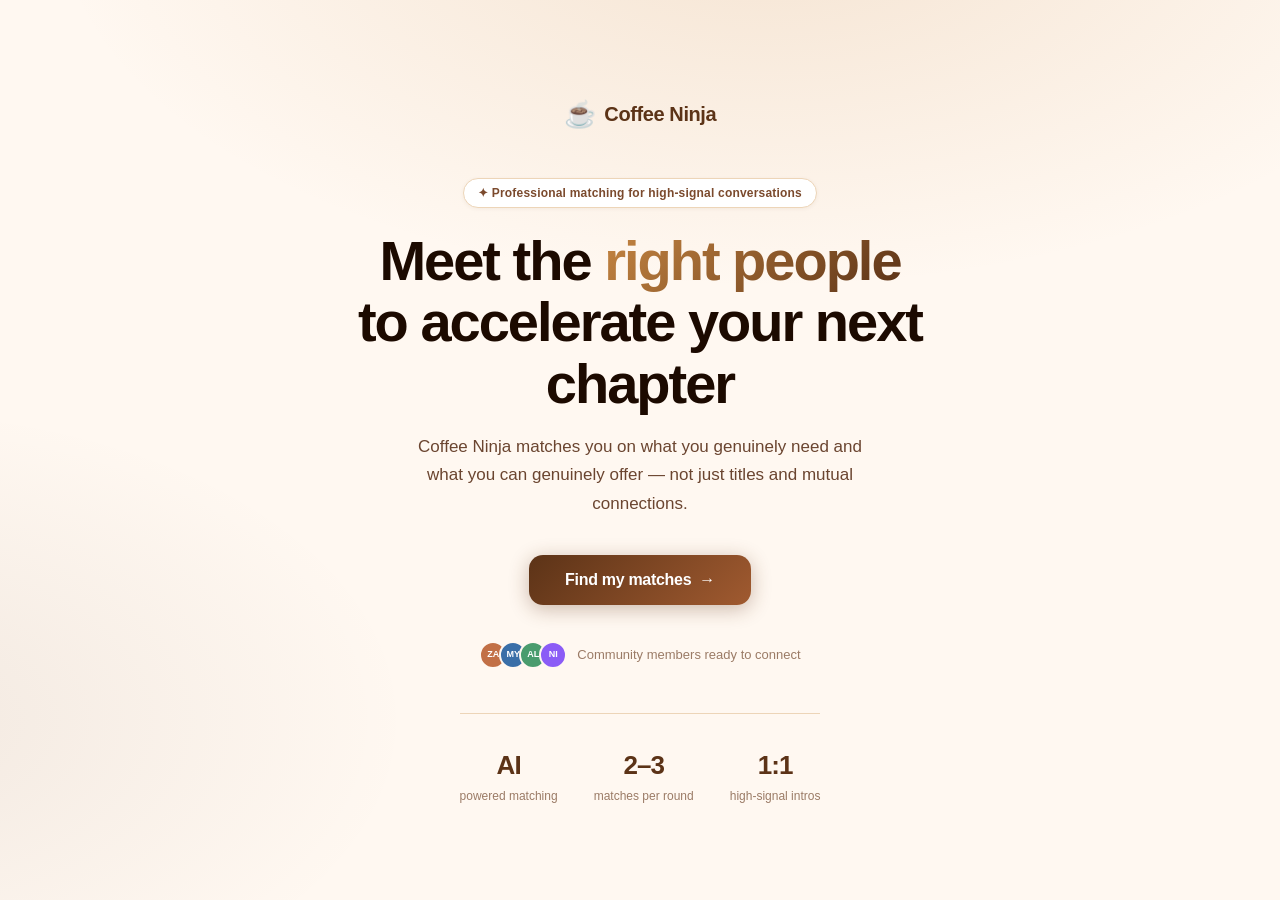
==== frontend/index.html @ 9f6b1a06 "Fix login to skip onboarding for returning users; add admin panel - Login now restores saved profile" ====
<!DOCTYPE html>
<html lang="en">
<head>
  <meta charset="UTF-8">
  <meta name="viewport" content="width=device-width, initial-scale=1.0">
  <title>Coffee Ninja ☕</title>
  <style>
    :root {
      --espresso:      #1C0A00;
      --coffee-dark:   #5C3317;
      --coffee:        #7B4A2D;
      --latte:         #C68642;
      --latte-light:   #E8A96B;
      --cream:         #FFF8F1;
      --foam:          #FEF0E2;
      --foam-border:   #EDD5B8;
      --white:         #FFFFFF;
      --text-primary:  #1C0A00;
      --text-secondary:#6B4530;
      --text-muted:    #9B7B66;
      --success:       #1F6E3F;
      --success-bg:    #EBF5EE;
      --success-border:#A8D5B8;
      --peer:          #1D4ED8;
      --peer-bg:       #EEF4FF;
      --peer-border:   #BFDBFE;
      --border:        #E8D4C0;
      --shadow:        0 2px 16px rgba(92,51,23,0.08);
      --shadow-hover:  0 8px 32px rgba(92,51,23,0.16);
    }

    *, *::before, *::after { margin:0; padding:0; box-sizing:border-box; }

    body {
      font-family: -apple-system, BlinkMacSystemFont, 'Segoe UI', 'Helvetica Neue', Arial, sans-serif;
      background: var(--cream);
      color: var(--text-primary);
      min-height: 100vh;
      line-height: 1.5;
      -webkit-font-smoothing: antialiased;
    }

    .screen { animation: screenIn .35s cubic-bezier(.4,0,.2,1); }

    @keyframes screenIn {
      from { opacity:0; transform:translateY(14px); }
      to   { opacity:1; transform:translateY(0); }
    }

    /* ════ WELCOME ════ */
    .welcome {
      display: flex;
      flex-direction: column;
      align-items: center;
      justify-content: center;
      min-height: 100vh;
      padding: 48px 24px;
      text-align: center;
      background: radial-gradient(ellipse 80% 60% at 60% -10%, rgba(198,134,66,.18) 0%, transparent 70%),
                  radial-gradient(ellipse 60% 50% at -10% 80%, rgba(92,51,23,.08) 0%, transparent 70%),
                  var(--cream);
    }

    .logo {
      display: flex;
      align-items: center;
      gap: 9px;
      margin-bottom: 44px;
      font-size: 20px;
      font-weight: 800;
      color: var(--coffee-dark);
      letter-spacing: -.4px;
    }
    .logo-cup { font-size: 26px; }

    .welcome-badge {
      display: inline-flex;
      align-items: center;
      gap: 6px;
      background: var(--white);
      border: 1px solid var(--foam-border);
      border-radius: 100px;
      padding: 5px 14px;
      font-size: 12px;
      font-weight: 600;
      color: var(--coffee);
      margin-bottom: 22px;
      box-shadow: 0 1px 4px rgba(92,51,23,.06);
      letter-spacing: .2px;
    }

    .welcome-title {
      font-size: clamp(34px, 6vw, 56px);
      font-weight: 900;
      color: var(--espresso);
      line-height: 1.1;
      letter-spacing: -2px;
      margin-bottom: 18px;
      max-width: 580px;
    }
    .welcome-title em {
      font-style: normal;
      background: linear-gradient(135deg, #C68642, #5C3317);
      -webkit-background-clip: text;
      -webkit-text-fill-color: transparent;
      background-clip: text;
    }

    .welcome-sub {
      font-size: 17px;
      color: var(--text-secondary);
      max-width: 460px;
      margin-bottom: 36px;
      line-height: 1.7;
    }

    .btn-primary {
      display: inline-flex;
      align-items: center;
      gap: 8px;
      background: linear-gradient(135deg, var(--coffee-dark) 0%, #A05A30 100%);
      color: white;
      border: none;
      border-radius: 14px;
      padding: 16px 36px;
      font-size: 16px;
      font-weight: 700;
      cursor: pointer;
      transition: all .2s;
      box-shadow: 0 4px 20px rgba(92,51,23,.32);
      letter-spacing: -.3px;
    }
    .btn-primary:hover { transform:translateY(-2px); box-shadow:0 8px 28px rgba(92,51,23,.42); }

    .social-proof {
      display: flex;
      align-items: center;
      gap: 10px;
      margin-top: 36px;
      font-size: 13px;
      color: var(--text-muted);
    }
    .avatars { display: flex; }
    .mini-av {
      width: 28px; height: 28px;
      border-radius: 50%;
      border: 2.5px solid var(--cream);
      display: flex; align-items: center; justify-content: center;
      font-size: 9px; font-weight: 800; color: white;
      margin-left: -8px;
    }
    .mini-av:first-child { margin-left: 0; }

    .welcome-stats {
      display: flex;
      gap: 36px;
      margin-top: 44px;
      padding-top: 32px;
      border-top: 1px solid var(--foam-border);
    }
    .stat { text-align: center; }
    .stat-n { font-size: 26px; font-weight: 900; color: var(--coffee-dark); letter-spacing: -1px; }
    .stat-l { font-size: 12px; color: var(--text-muted); margin-top: 2px; }

    /* ════ ONBOARDING ════ */
    .onboarding {
      max-width: 540px;
      margin: 0 auto;
      padding: 28px 22px 80px;
    }

    .ob-top {
      display: flex;
      align-items: center;
      justify-content: space-between;
      margin-bottom: 28px;
    }
    .ob-logo { font-size: 15px; font-weight: 800; color: var(--coffee-dark); display: flex; align-items: center; gap: 7px; }
    .ob-step-count { font-size: 13px; color: var(--text-muted); font-weight: 500; }

    .progress-track {
      height: 3px;
      background: var(--foam-border);
      border-radius: 2px;
      margin-bottom: 36px;
      overflow: hidden;
    }
    .progress-fill {
      height: 100%;
      background: linear-gradient(90deg, var(--coffee-dark), var(--latte));
      border-radius: 2px;
      transition: width .45s cubic-bezier(.4,0,.2,1);
    }

    .step-pill {
      display: inline-flex;
      align-items: center;
      gap: 5px;
      background: var(--foam);
      border: 1px solid var(--foam-border);
      border-radius: 100px;
      padding: 4px 12px;
      font-size: 11px;
      font-weight: 700;
      color: var(--coffee);
      letter-spacing: .5px;
      text-transform: uppercase;
      margin-bottom: 10px;
    }

    .step-title {
      font-size: clamp(22px, 4.5vw, 30px);
      font-weight: 900;
      color: var(--espresso);
      letter-spacing: -1px;
      margin-bottom: 6px;
      line-height: 1.2;
    }
    .step-sub {
      font-size: 14px;
      color: var(--text-secondary);
      margin-bottom: 26px;
      line-height: 1.6;
    }

    .field-group { margin-bottom: 18px; }
    .field-label {
      display: block;
      font-size: 12px; font-weight: 700;
      color: var(--text-secondary);
      text-transform: uppercase; letter-spacing: .5px;
      margin-bottom: 7px;
    }
    .field-input, .field-textarea {
      width: 100%;
      padding: 13px 15px;
      border: 1.5px solid var(--border);
      border-radius: 12px;
      font-size: 15px;
      color: var(--text-primary);
      background: var(--white);
      font-family: inherit;
      outline: none;
      transition: all .18s;
    }
    .field-input:focus, .field-textarea:focus {
      border-color: var(--latte);
      box-shadow: 0 0 0 3px rgba(198,134,66,.14);
    }
    .field-input::placeholder, .field-textarea::placeholder { color: var(--text-muted); }
    .field-textarea { resize: none; min-height: 86px; }

    .role-grid {
      display: grid;
      grid-template-columns: 1fr 1fr;
      gap: 9px;
      margin-bottom: 4px;
    }
    .role-tile {
      padding: 13px 14px;
      border: 1.5px solid var(--border);
      border-radius: 13px;
      cursor: pointer;
      background: var(--white);
      transition: all .18s;
      text-align: left;
    }
    .role-tile:hover:not(.sel) { border-color: var(--latte); background: var(--foam); }
    .role-tile.sel { border-color: var(--coffee-dark); background: var(--foam); }
    .tile-em { font-size: 20px; display: block; margin-bottom: 5px; }
    .tile-label { font-size: 13px; font-weight: 700; color: var(--text-primary); display: block; }
    .tile-sub { font-size: 11px; color: var(--text-muted); display: block; margin-top: 2px; }

    .chips { display: flex; flex-wrap: wrap; gap: 8px; margin-bottom: 10px; }
    .chip {
      display: inline-flex;
      align-items: center;
      gap: 6px;
      padding: 9px 15px;
      border: 1.5px solid var(--border);
      border-radius: 100px;
      font-size: 13px; font-weight: 500;
      cursor: pointer;
      background: var(--white);
      color: var(--text-secondary);
      transition: all .18s;
      user-select: none;
    }
    .chip:hover:not(.sel) { border-color: var(--latte); color: var(--coffee); }
    .chip.sel { background: var(--coffee-dark); border-color: var(--coffee-dark); color: white; }
    .chips-hint { font-size: 12px; color: var(--text-muted); }

    .exp-row { display: flex; gap: 8px; margin-bottom: 4px; }
    .exp-tile {
      flex: 1;
      padding: 11px 6px;
      border: 1.5px solid var(--border);
      border-radius: 11px;
      text-align: center;
      cursor: pointer;
      background: var(--white);
      transition: all .18s;
    }
    .exp-tile:hover:not(.sel) { border-color: var(--latte); }
    .exp-tile.sel { border-color: var(--coffee-dark); background: var(--foam); }
    .exp-n { font-size: 15px; font-weight: 800; color: var(--espresso); display: block; }
    .exp-l { font-size: 10px; color: var(--text-muted); display: block; margin-top: 2px; }

    .step-nav {
      display: flex;
      justify-content: space-between;
      align-items: center;
      margin-top: 28px;
    }
    .btn-back {
      padding: 12px 20px;
      border: 1.5px solid var(--border);
      border-radius: 11px;
      font-size: 14px; font-weight: 600;
      color: var(--text-muted);
      background: var(--white);
      cursor: pointer;
      transition: all .18s;
    }
    .btn-back:hover { border-color: var(--coffee); color: var(--coffee); }
    .btn-next {
      display: inline-flex;
      align-items: center;
      gap: 7px;
      padding: 13px 28px;
      background: linear-gradient(135deg, var(--coffee-dark), #A05A30);
      border: none;
      border-radius: 11px;
      font-size: 14px; font-weight: 700;
      color: white;
      cursor: pointer;
      transition: all .2s;
    }
    .btn-next:hover { transform:translateY(-1px); box-shadow:0 4px 14px rgba(92,51,23,.3); }
    .btn-next:disabled { opacity:.35; cursor:not-allowed; transform:none; box-shadow:none; }

    /* ════ MATCHING ════ */
    .matching {
      display: flex;
      flex-direction: column;
      align-items: center;
      justify-content: center;
      min-height: 100vh;
      padding: 40px 24px;
      text-align: center;
      background: radial-gradient(ellipse 70% 55% at 50% 30%, rgba(198,134,66,.14) 0%, transparent 65%), var(--cream);
    }

    .brew-wrap { position: relative; margin-bottom: 32px; }
    .brew-ring {
      width: 90px; height: 90px;
      border-radius: 50%;
      border: 3px solid var(--foam-border);
      border-top-color: var(--coffee);
      animation: spin 1s linear infinite;
    }
    .brew-cup {
      position: absolute; top:50%; left:50%;
      transform: translate(-50%,-50%);
      font-size: 34px;
      animation: floatBrew 2s ease-in-out infinite;
    }
    @keyframes spin { to { transform:rotate(360deg); } }
    @keyframes floatBrew {
      0%,100% { transform:translate(-50%,-50%) scale(1); }
      50%      { transform:translate(-50%,-52%) scale(1.08); }
    }

    .matching-title {
      font-size: 24px; font-weight: 800;
      color: var(--espresso);
      letter-spacing: -.6px;
      margin-bottom: 24px;
    }

    .matching-steps { list-style: none; }
    .matching-steps li {
      font-size: 14px;
      color: var(--text-muted);
      padding: 5px 0;
      transition: all .3s;
    }
    .matching-steps li.active { color: var(--coffee); font-weight: 700; }
    .matching-steps li.done  { color: var(--success); }

    .match-error {
      margin-top: 20px;
      padding: 14px 18px;
      background: #FFF0EE;
      border: 1px solid #FFCFC8;
      border-radius: 12px;
      font-size: 14px;
      color: #B03020;
      max-width: 400px;
    }

    /* ════ MATCHES ════ */
    .matches-wrap {
      max-width: 640px;
      margin: 0 auto;
      padding: 28px 18px 64px;
    }

    .matches-logo {
      display: flex; align-items: center; gap: 7px;
      font-size: 15px; font-weight: 800; color: var(--coffee-dark);
      margin-bottom: 22px;
    }

    .found-pill {
      display: inline-flex;
      align-items: center;
      gap: 7px;
      background: var(--success-bg);
      border: 1px solid var(--success-border);
      border-radius: 100px;
      padding: 5px 14px;
      font-size: 12px; font-weight: 700;
      color: var(--success);
      margin-bottom: 11px;
    }

    .matches-title {
      font-size: clamp(22px, 4.5vw, 30px);
      font-weight: 900;
      color: var(--espresso);
      letter-spacing: -1px;
      margin-bottom: 5px;
      line-height: 1.2;
    }
    .matches-sub { font-size: 14px; color: var(--text-secondary); margin-bottom: 22px; }

    .your-profile {
      display: flex;
      gap: 13px;
      align-items: flex-start;
      background: var(--foam);
      border: 1px solid var(--foam-border);
      border-radius: 14px;
      padding: 15px 16px;
      margin-bottom: 22px;
    }
    .you-av {
      width: 42px; height: 42px;
      border-radius: 50%;
      background: linear-gradient(135deg, var(--coffee-dark), var(--coffee));
      display: flex; align-items: center; justify-content: center;
      font-size: 14px; font-weight: 800; color: white;
      flex-shrink: 0;
    }
    .you-name { font-size: 14px; font-weight: 700; color: var(--espresso); }
    .you-role { font-size: 12px; color: var(--text-muted); margin-top: 2px; }
    .you-tags { display: flex; flex-wrap: wrap; gap: 5px; margin-top: 8px; }
    .you-tag {
      font-size: 11px; font-weight: 500;
      background: var(--white);
      border: 1px solid var(--border);
      border-radius: 100px;
      padding: 2px 9px;
      color: var(--text-secondary);
    }

    /* ── MATCH CARD ── */
    .match-card {
      background: var(--white);
      border: 1px solid var(--border);
      border-radius: 20px;
      margin-bottom: 18px;
      overflow: hidden;
      box-shadow: var(--shadow);
      transition: box-shadow .2s;
    }
    .match-card:hover { box-shadow: var(--shadow-hover); }

    .card-head {
      display: flex;
      gap: 13px;
      align-items: flex-start;
      padding: 18px 18px 15px;
      border-bottom: 1px solid var(--foam-border);
    }
    .match-av {
      width: 50px; height: 50px;
      border-radius: 50%;
      display: flex; align-items: center; justify-content: center;
      font-size: 16px; font-weight: 800; color: white;
      flex-shrink: 0;
    }
    .card-meta { flex: 1; min-width: 0; }
    .card-name { font-size: 16px; font-weight: 800; color: var(--espresso); letter-spacing: -.3px; }
    .card-headline { font-size: 13px; color: var(--text-secondary); margin-top: 2px; }
    .card-bg { font-size: 12px; color: var(--text-muted); margin-top: 3px; line-height: 1.4; }
    .card-score { font-size: 12px; color: var(--latte); font-weight: 700; margin-top: 5px; }

    .type-badge {
      flex-shrink: 0;
      font-size: 10px; font-weight: 800;
      padding: 4px 10px;
      border-radius: 100px;
      text-transform: uppercase;
      letter-spacing: .5px;
      white-space: nowrap;
    }
    .badge-mutual { background:#FFF3E0; color:#BF4D00; border:1px solid #FFD09E; }
    .badge-give   { background:var(--success-bg); color:var(--success); border:1px solid var(--success-border); }
    .badge-peer   { background:var(--peer-bg); color:var(--peer); border:1px solid var(--peer-border); }

    .card-section {
      padding: 16px 18px;
      border-bottom: 1px solid var(--foam-border);
    }
    .section-lbl {
      font-size: 10px; font-weight: 800;
      text-transform: uppercase; letter-spacing: 1px;
      color: var(--text-muted);
      margin-bottom: 12px;
    }

    .exchange {
      display: grid;
      grid-template-columns: 1fr 1fr;
      gap: 8px;
    }
    .ex-cell {
      border-radius: 12px;
      padding: 12px 13px;
      background: var(--foam);
    }
    .ex-cell.you  { border-left: 3px solid var(--latte-light); }
    .ex-cell.them { border-left: 3px solid var(--coffee-dark); }
    .ex-dir {
      font-size: 10px; font-weight: 800;
      text-transform: uppercase; letter-spacing: .5px;
      margin-bottom: 5px;
    }
    .ex-dir.you  { color: #A06020; }
    .ex-dir.them { color: var(--coffee-dark); }
    .ex-text { font-size: 13px; color: var(--text-primary); line-height: 1.45; }

    .why-box {
      margin-top: 11px;
      padding: 12px 13px;
      background: #FFFAF2;
      border-radius: 11px;
      border-left: 3px solid var(--latte);
    }
    .why-text { font-size: 13px; color: var(--text-secondary); line-height: 1.6; }

    .evidence-list { display: flex; flex-direction: column; gap: 6px; margin-top: 8px; }
    .evidence-item {
      font-size: 12px;
      color: var(--text-muted);
      padding: 6px 10px;
      background: var(--foam);
      border-radius: 8px;
      line-height: 1.4;
    }

    .prompt-list { display: flex; flex-direction: column; gap: 9px; }
    .prompt-item {
      display: flex; gap: 10px;
      align-items: flex-start;
      background: var(--foam);
      border-radius: 12px;
      padding: 12px 13px;
    }
    .prompt-ico { font-size: 15px; flex-shrink: 0; margin-top: 1px; }
    .prompt-txt { font-size: 13px; color: var(--text-secondary); line-height: 1.55; font-style: italic; }

    .card-action { padding: 15px 18px; }

    .btn-interested {
      width: 100%;
      display: flex; align-items: center; justify-content: center; gap: 8px;
      padding: 14px;
      background: linear-gradient(135deg, var(--coffee-dark) 0%, #A05A30 100%);
      border: none;
      border-radius: 13px;
      font-size: 15px; font-weight: 700;
      color: white;
      cursor: pointer;
      transition: all .2s;
      letter-spacing: -.2px;
    }
    .btn-interested:hover { transform:translateY(-1px); box-shadow:0 6px 22px rgba(92,51,23,.32); }

    .interested-state {
      background: var(--success-bg);
      border: 1px solid var(--success-border);
      border-radius: 13px;
      padding: 18px 16px;
      text-align: center;
      animation: screenIn .3s ease;
    }
    .int-icon { font-size: 28px; margin-bottom: 8px; }
    .int-title { font-size: 15px; font-weight: 800; color: var(--success); margin-bottom: 5px; }
    .int-msg { font-size: 13px; color: #3D6B50; line-height: 1.55; }
    .intro-preview {
      background: white;
      border: 1px solid var(--success-border);
      border-radius: 11px;
      padding: 12px 13px;
      margin-top: 12px;
      text-align: left;
    }
    .intro-lbl {
      font-size: 10px; font-weight: 800;
      text-transform: uppercase; letter-spacing: .5px;
      color: var(--text-muted);
      margin-bottom: 6px;
    }
    .intro-txt { font-size: 13px; color: var(--text-secondary); line-height: 1.6; }

    .activity-tag {
      display: inline-flex;
      align-items: center;
      gap: 5px;
      background: var(--foam);
      border: 1px solid var(--foam-border);
      border-radius: 100px;
      padding: 4px 12px;
      font-size: 12px;
      color: var(--coffee);
      font-weight: 600;
      margin-top: 10px;
    }

    .match-footer {
      display: flex;
      gap: 1px;
      background: var(--border);
      border: 1px solid var(--border);
      border-radius: 16px;
      overflow: hidden;
      margin-top: 24px;
    }
    .mf-stat {
      flex: 1;
      text-align: center;
      padding: 16px 8px;
      background: var(--foam);
    }
    .mf-n { font-size: 22px; font-weight: 900; color: var(--espresso); letter-spacing: -.5px; }
    .mf-l { font-size: 11px; color: var(--text-muted); margin-top: 2px; line-height: 1.3; }

    .llm-badge {
      display: inline-flex;
      align-items: center;
      gap: 5px;
      font-size: 11px;
      color: var(--text-muted);
      margin-bottom: 16px;
      padding: 4px 10px;
      background: var(--foam);
      border: 1px solid var(--foam-border);
      border-radius: 100px;
    }

    /* ── AUTH STEP ── */
    .pw-wrap { position: relative; }
    .pw-wrap .field-input { padding-right: 46px; }
    .pw-toggle {
      position: absolute; right: 13px; top: 50%;
      transform: translateY(-50%);
      background: none; border: none;
      font-size: 17px; cursor: pointer;
      color: var(--text-muted);
      line-height: 1;
      padding: 4px;
    }
    .pw-toggle:hover { color: var(--coffee); }

    .auth-error {
      background: #FFF0EE;
      border: 1px solid #FFCFC8;
      border-radius: 10px;
      padding: 10px 13px;
      font-size: 13px;
      color: #B03020;
      margin-bottom: 14px;
    }

    .auth-mode-toggle {
      text-align: center;
      margin-top: 16px;
      font-size: 13px;
      color: var(--text-muted);
    }
    .auth-mode-toggle button {
      background: none; border: none;
      color: var(--coffee);
      font-size: 13px; font-weight: 600;
      cursor: pointer; text-decoration: underline;
      padding: 0; margin-left: 4px;
    }

    @media (max-width: 480px) {
      .exchange { grid-template-columns: 1fr; }
      .welcome-stats { gap: 20px; }
      .exp-row { flex-wrap: wrap; }
      .exp-tile { min-width: calc(33% - 6px); }
    }
  </style>
</head>
<body>
<div id="app"></div>

<script>
/* ════ STATE ════ */
const S = {
  screen: 'welcome',
  step: 0,
  auth: { email: '', password: '', mode: 'signup', showPw: false, error: '' },
  form: {
    name: '', role: '', roleQuick: '',
    needs: [], offers: [],
    exp: '', proud: '',
  },
  interested: {},
  apiMatches: [],
  apiProfile: null,
  usedLlm: false,
  querySummary: '',
  error: null,
};

/* ════ ONBOARDING OPTIONS ════ */
const NEEDS = [
  { id:'pm',      em:'🚀', label:'Break into Product Management' },
  { id:'ai',      em:'🤖', label:'AI / ML product thinking' },
  { id:'leap',    em:'🏃', label:'Consulting → startup / tech leap' },
  { id:'growth',  em:'📈', label:'Growth & GTM strategy' },
  { id:'zero',    em:'⚡', label:'Building 0→1 products' },
  { id:'exec',    em:'🏛️', label:'Executive / leadership track' },
  { id:'collab',  em:'🤝', label:'Find collaborators / co-founders' },
  { id:'demo',    em:'🎯', label:'Demo feedback & product critique' },
];

const OFFERS = [
  { id:'consulting', em:'📐', label:'Structured problem solving' },
  { id:'data',       em:'📊', label:'Data analysis & storytelling' },
  { id:'stk',        em:'🤝', label:'Executive stakeholder management' },
  { id:'eng',        em:'⚙️', label:'Engineering / technical depth' },
  { id:'gplay',      em:'🗺️', label:'Growth playbooks & metrics' },
  { id:'domain',     em:'🏥', label:'Domain expertise (healthcare, finance…)' },
  { id:'design',     em:'🎨', label:'Product design & UX' },
  { id:'community',  em:'🌱', label:'Community building' },
];

/* ════ RENDER ════ */
function render() {
  const views = { welcome: renderWelcome, onboarding: renderOnboarding, matching: renderMatching, matches: renderMatches };
  document.getElementById('app').innerHTML = (views[S.screen] || renderWelcome)();
  wire();
}

/* ── WELCOME ── */
function renderWelcome() {
  return `
  <div class="screen welcome">
    <div class="logo"><span class="logo-cup">☕</span> Coffee Ninja</div>
    <div class="welcome-badge">✦ Professional matching for high-signal conversations</div>
    <h1 class="welcome-title">Meet the <em>right people</em><br>to accelerate your next chapter</h1>
    <p class="welcome-sub">Coffee Ninja matches you on what you genuinely need and what you can genuinely offer — not just titles and mutual connections.</p>
    <button class="btn-primary" data-a="start">Find my matches <span>→</span></button>
    <div class="social-proof">
      <div class="avatars">
        <div class="mini-av" style="background:#C27046">ZA</div>
        <div class="mini-av" style="background:#3A6FA8">MY</div>
        <div class="mini-av" style="background:#4A9C6E">AL</div>
        <div class="mini-av" style="background:#8B5CF6">NI</div>
      </div>
      <span>Community members ready to connect</span>
    </div>
    <div class="welcome-stats">
      <div class="stat"><div class="stat-n">AI</div><div class="stat-l">powered matching</div></div>
      <div class="stat"><div class="stat-n">2–3</div><div class="stat-l">matches per round</div></div>
      <div class="stat"><div class="stat-n">1:1</div><div class="stat-l">high-signal intros</div></div>
    </div>
  </div>`;
}

/* ── ONBOARDING ── */
const STEPS = 5;

function renderOnboarding() {
  const pct = ((S.step + 1) / STEPS) * 100;
  const stepFns = [stepAuth, step0, step1, step2, step3];
  return `
  <div class="screen onboarding">
    <div class="ob-top">
      <div class="ob-logo">☕ Coffee Ninja</div>
      <div class="ob-step-count">${S.step + 1} / ${STEPS}</div>
    </div>
    <div class="progress-track"><div class="progress-fill" style="width:${pct}%"></div></div>
    ${stepFns[S.step]()}
  </div>`;
}

function stepAuth() {
  const isLogin = S.auth.mode === 'login';
  const canNext = S.auth.email.trim() && S.auth.password.length >= 6;
  return `
  <div class="step-pill">🔑 ${isLogin ? 'Log In' : 'Create Account'}</div>
  <h2 class="step-title">${isLogin ? 'Welcome back.' : 'Let\'s get you set up.'}</h2>
  <p class="step-sub">${isLogin ? 'Log in to see your matches and continue where you left off.' : 'Create a free account to find your first matches.'}</p>
  ${S.auth.error ? `<div class="auth-error">${esc(S.auth.error)}</div>` : ''}
  <div class="field-group">
    <label class="field-label">Email</label>
    <input class="field-input" type="email" placeholder="you@example.com" data-auth="email" value="${esc(S.auth.email)}" autocomplete="email">
  </div>
  <div class="field-group">
    <label class="field-label">Password <span style="font-weight:400;text-transform:none;letter-spacing:0">(min 6 characters)</span></label>
    <div class="pw-wrap">
      <input class="field-input" type="${S.auth.showPw ? 'text' : 'password'}" placeholder="••••••••" data-auth="password" value="${esc(S.auth.password)}" autocomplete="${isLogin ? 'current-password' : 'new-password'}">
      <button class="pw-toggle" data-a="toggle-pw" type="button">${S.auth.showPw ? '🙈' : '👁️'}</button>
    </div>
  </div>
  <div class="step-nav">
    <button class="btn-back" data-a="back">← Back</button>
    <button class="btn-next" data-a="auth-next" ${canNext ? '' : 'disabled'}>${isLogin ? 'Log in' : 'Create account'} →</button>
  </div>
  <div class="auth-mode-toggle">
    ${isLogin ? "Don't have an account?" : 'Already have an account?'}
    <button data-a="toggle-mode">${isLogin ? 'Sign up' : 'Log in'}</button>
  </div>`;
}

function step0() {
  const roles = [
    { id:'consultant', em:'📐', lbl:'Consultant',      sub:'MBB / Big 4 / boutique' },
    { id:'pm',         em:'🗺️', lbl:'Product Manager', sub:'Tech / startup' },
    { id:'engineer',   em:'⚙️', lbl:'Engineer',        sub:'Builder / maker' },
    { id:'founder',    em:'🚀', lbl:'Founder / MBA',    sub:'0→1 / career transition' },
  ];
  const canNext = S.form.name.trim() || S.form.role.trim();
  return `
  <div class="step-pill">✦ About you</div>
  <h2 class="step-title">First, who are you?</h2>
  <p class="step-sub">Just enough context so matches understand where you're coming from.</p>
  <div class="field-group">
    <label class="field-label">Your name</label>
    <input class="field-input" type="text" placeholder="e.g. Alex Chen" data-field="name" value="${esc(S.form.name)}">
  </div>
  <div class="field-group">
    <label class="field-label">Current role (or "in between")</label>
    <input class="field-input" type="text" placeholder="e.g. Strategy Consultant at BCG" data-field="role" value="${esc(S.form.role)}">
  </div>
  <div class="field-group">
    <label class="field-label">Or pick a quick type</label>
    <div class="role-grid">
      ${roles.map(r => `
      <div class="role-tile ${S.form.roleQuick===r.id?'sel':''}" data-rq="${r.id}">
        <span class="tile-em">${r.em}</span>
        <span class="tile-label">${r.lbl}</span>
        <span class="tile-sub">${r.sub}</span>
      </div>`).join('')}
    </div>
  </div>
  <div class="step-nav">
    <button class="btn-back" data-a="back">← Back</button>
    <button class="btn-next" data-a="next" ${canNext?'':'disabled'}>Continue →</button>
  </div>`;
}

function step1() {
  return `
  <div class="step-pill">🎯 Your needs</div>
  <h2 class="step-title">What are you trying to figure out?</h2>
  <p class="step-sub">Pick up to 3 things you genuinely need help with right now. Honesty here makes matches 10× better.</p>
  <div class="chips">
    ${NEEDS.map(o => `<div class="chip ${S.form.needs.includes(o.id)?'sel':''}" data-tn="${o.id}">${o.em} ${o.label}</div>`).join('')}
  </div>
  <p class="chips-hint">Select 1–3 that resonate most</p>
  <div class="step-nav">
    <button class="btn-back" data-a="back">← Back</button>
    <button class="btn-next" data-a="next" ${S.form.needs.length?'':'disabled'}>Continue →</button>
  </div>`;
}

function step2() {
  return `
  <div class="step-pill">💡 What you offer</div>
  <h2 class="step-title">What can you genuinely offer?</h2>
  <p class="step-sub">Good matches are two-way. What do you bring to the table — even mid-transition?</p>
  <div class="chips">
    ${OFFERS.map(o => `<div class="chip ${S.form.offers.includes(o.id)?'sel':''}" data-to="${o.id}">${o.em} ${o.label}</div>`).join('')}
  </div>
  <p class="chips-hint">Select 1–3 genuine strengths</p>
  <div class="step-nav">
    <button class="btn-back" data-a="back">← Back</button>
    <button class="btn-next" data-a="next" ${S.form.offers.length?'':'disabled'}>Continue →</button>
  </div>`;
}

function step3() {
  const exps = ['0–2','2–4','4–7','7–10','10+'];
  return `
  <div class="step-pill">⚡ Quick context</div>
  <h2 class="step-title">Almost there.</h2>
  <p class="step-sub">Two quick questions so matches understand your actual situation.</p>
  <div class="field-group">
    <label class="field-label">Years of total experience</label>
    <div class="exp-row">
      ${exps.map(e => `
      <div class="exp-tile ${S.form.exp===e?'sel':''}" data-exp="${e}">
        <span class="exp-n">${e}</span><span class="exp-l">yrs</span>
      </div>`).join('')}
    </div>
  </div>
  <div class="field-group">
    <label class="field-label">One thing you're proud of <span style="font-weight:400;text-transform:none;letter-spacing:0">(optional)</span></label>
    <textarea class="field-textarea" data-field="proud" placeholder="e.g. Shipped a side project with 5K users. Doesn't have to be impressive — just real.">${esc(S.form.proud)}</textarea>
  </div>
  <div class="step-nav">
    <button class="btn-back" data-a="back">← Back</button>
    <button class="btn-next" data-a="go-match">☕ Find my matches →</button>
  </div>`;
}

/* ── MATCHING ── */
function renderMatching() {
  const errHtml = S.error
    ? `<div class="match-error">⚠️ ${esc(S.error)}</div>`
    : '';
  return `
  <div class="screen matching">
    <div class="brew-wrap">
      <div class="brew-ring"></div>
      <div class="brew-cup">☕</div>
    </div>
    <h2 class="matching-title">Brewing your matches…</h2>
    <ul class="matching-steps">
      <li id="ms1" class="active">Building your profile</li>
      <li id="ms2">Scanning community profiles</li>
      <li id="ms3">Scoring mutual value exchange</li>
      <li id="ms4">Crafting conversation starters</li>
    </ul>
    ${errHtml}
  </div>`;
}

/* ── MATCHES ── */
function renderMatches() {
  const nm   = S.form.name || 'You';
  const init = nm.split(' ').map(w=>w[0]).join('').toUpperCase().slice(0,2) || 'YO';
  const role = S.form.role || 'Community member';
  const needLbls  = S.form.needs.map(id => NEEDS.find(o=>o.id===id)?.label).filter(Boolean);
  const offerLbls = S.form.offers.map(id => OFFERS.find(o=>o.id===id)?.label).filter(Boolean);
  const count = S.apiMatches.length;

  return `
  <div class="screen matches-wrap">
    <div class="matches-logo">☕ Coffee Ninja</div>
    <div class="found-pill">✓ ${count} match${count!==1?'es':''} found for you</div>
    <h1 class="matches-title">We found people who make sense</h1>
    <p class="matches-sub">${esc(S.querySummary) || 'Each match is scored on genuine mutual value — not just who might be nice to know.'}</p>
    ${S.usedLlm ? '<div class="llm-badge">✨ AI-powered matching</div>' : '<div class="llm-badge">⚙️ Local matching (no API key)</div>'}

    <div class="your-profile">
      <div class="you-av">${init}</div>
      <div>
        <div class="you-name">${esc(nm)}</div>
        <div class="you-role">${esc(role)}</div>
        <div class="you-tags">
          ${needLbls.map(l=>`<span class="you-tag">Needs: ${l}</span>`).join('')}
          ${offerLbls.map(l=>`<span class="you-tag">Offers: ${l}</span>`).join('')}
        </div>
      </div>
    </div>

    ${S.apiMatches.map(m => card(m, needLbls, offerLbls)).join('')}

    <div class="match-footer">
      <div class="mf-stat"><div class="mf-n">${count}</div><div class="mf-l">matches found</div></div>
      <div class="mf-stat"><div class="mf-n">AI</div><div class="mf-l">ranked by intent fit</div></div>
      <div class="mf-stat"><div class="mf-n">1:1</div><div class="mf-l">warm intro ready</div></div>
    </div>
  </div>`;
}

function card(m, userNeedsLbls, userOffersLbls) {
  const isInt = S.interested[m.candidate_id];
  const score = Math.round((m.score || 0) * 100);
  const stars  = score>=80 ? '★★★' : score>=60 ? '★★☆' : '★☆☆';
  const type   = (m.match_type || 'peer').toLowerCase();
  const badgeCls = type.includes('mutual') ? 'badge-mutual' : type.includes('give') || type.includes('mentor') ? 'badge-give' : 'badge-peer';
  const typeLbl  = type.includes('mutual') ? '⭐ Mutual Exchange' : type.includes('give') || type.includes('mentor') ? '🌱 Give-First' : '🤜 Peer Match';
  const avColor  = nameColor(m.candidate_name);
  const avInit   = m.candidate_name.split(' ').map(w=>w[0]).join('').toUpperCase().slice(0,2);

  const youWant  = userNeedsLbls.join(', ') || 'Professional growth';
  const youHave  = userOffersLbls.join(', ') || 'Your unique skills';
  const theyDid  = m.evidence && m.evidence[0] ? m.evidence[0] : m.why_now;
  const theyWant = m.evidence && m.evidence[1] ? m.evidence[1] : '';

  const promptEmojis = ['🔍','🎯','💡','🤝','⚡'];
  const prompts = (m.conversation_starters || []).slice(0,2).map((txt, i) => ({ em: promptEmojis[i] || '💬', txt }));

  const evidenceExtra = (m.evidence || []).slice(2);

  const actionHtml = isInt
    ? `<div class="interested-state">
        <div class="int-icon">☕</div>
        <div class="int-title">You're matched with ${esc(m.candidate_name)}</div>
        <div class="int-msg">Coffee Ninja will send ${esc(m.candidate_name)} a warm intro note. Most matches respond within 24–48 hours.</div>
        ${m.next_step_message ? `<div class="intro-preview">
          <div class="intro-lbl">Your intro — preview</div>
          <div class="intro-txt">${esc(m.next_step_message)}</div>
        </div>` : ''}
      </div>`
    : `<button class="btn-interested" data-a="interested" data-mid="${m.candidate_id}">☕ I'm Interested</button>`;

  return `
  <div class="match-card" id="card-${m.candidate_id}">
    <div class="card-head">
      <div class="match-av" style="background:${avColor}">${avInit}</div>
      <div class="card-meta">
        <div class="card-name">${esc(m.candidate_name)}</div>
        <div class="card-headline">${esc(m.candidate_headline)}</div>
        ${theyDid ? `<div class="card-bg">${esc(theyDid.length > 80 ? theyDid.slice(0,80)+'…' : theyDid)}</div>` : ''}
        <div class="card-score">${stars} ${score}% match</div>
      </div>
      <span class="type-badge ${badgeCls}">${typeLbl}</span>
    </div>

    <div class="card-section">
      <div class="section-lbl">Why this match</div>
      <div class="exchange">
        <div class="ex-cell you">
          <div class="ex-dir you">YOUR GOAL</div>
          <div class="ex-text">${esc(youWant)}</div>
        </div>
        <div class="ex-cell them">
          <div class="ex-dir them">THEIR JOURNEY</div>
          <div class="ex-text">${esc(theyDid)}</div>
        </div>
        ${theyWant ? `
        <div class="ex-cell them">
          <div class="ex-dir them">THEIR NEED</div>
          <div class="ex-text">${esc(theyWant)}</div>
        </div>` : ''}
        <div class="ex-cell you">
          <div class="ex-dir you">YOUR STRENGTH</div>
          <div class="ex-text">${esc(youHave)}</div>
        </div>
      </div>
      <div class="why-box">
        <div class="why-text">💡 ${esc(m.why_now)}</div>
      </div>
      ${evidenceExtra.length ? `<div class="evidence-list">${evidenceExtra.map(e=>`<div class="evidence-item">• ${esc(e)}</div>`).join('')}</div>` : ''}
    </div>

    ${prompts.length ? `
    <div class="card-section">
      <div class="section-lbl">Start the conversation with</div>
      <div class="prompt-list">
        ${prompts.map(p=>`
        <div class="prompt-item">
          <span class="prompt-ico">${p.em}</span>
          <span class="prompt-txt">${esc(p.txt)}</span>
        </div>`).join('')}
      </div>
    </div>` : ''}

    ${m.suggested_activity ? `
    <div class="card-section" style="border-bottom:none">
      <div class="section-lbl">Suggested activity</div>
      <span class="activity-tag">☕ ${esc(m.suggested_activity)}</span>
    </div>` : ''}

    <div class="card-action">${actionHtml}</div>
  </div>`;
}

/* ════ EVENT WIRING ════ */
function wire() {
  on('[data-a="start"]',    () => { S.screen='onboarding'; S.step=0; render(); });
  on('[data-a="next"]',     () => { S.step++; render(); });
  on('[data-a="back"]',     () => { S.step>0 ? S.step-- : (S.screen='welcome'); render(); });
  on('[data-a="go-match"]', startMatching);

  // Auth step
  on('[data-a="auth-next"]', () => {
    const email = S.auth.email.trim();
    const pw    = S.auth.password;
    if (!email || !/^[^\s@]+@[^\s@]+\.[^\s@]+$/.test(email)) {
      S.auth.error = 'Please enter a valid email address.'; render(); return;
    }
    if (pw.length < 6) {
      S.auth.error = 'Password must be at least 6 characters.'; render(); return;
    }
    S.auth.error = '';

    if (S.auth.mode === 'login') {
      const saved = localStorage.getItem(`coffee_ninja_${email}`);
      if (saved) {
        const data = JSON.parse(saved);
        S.form         = data.form;
        S.apiProfile   = data.apiProfile;
        S.apiMatches   = data.apiMatches   || [];
        S.usedLlm      = data.usedLlm      || false;
        S.querySummary = data.querySummary  || '';
        S.screen = 'matches';
        render();
        return;
      } else {
        S.auth.error = 'No account found for this email. Please sign up first.';
        render();
        return;
      }
    }

    // Signup: pre-fill name from email prefix if not already set
    if (!S.form.name) {
      const prefix = email.split('@')[0].replace(/[._-]/g, ' ').replace(/\b\w/g, c => c.toUpperCase());
      S.form.name = prefix;
    }
    S.step++;
    render();
  });
  on('[data-a="toggle-pw"]',   () => { S.auth.showPw = !S.auth.showPw; render(); });
  on('[data-a="toggle-mode"]', () => { S.auth.mode = S.auth.mode==='signup' ? 'login' : 'signup'; S.auth.error = ''; render(); });

  qsa('[data-auth]').forEach(el => {
    el.addEventListener('input', e => {
      S.auth[e.target.dataset.auth] = e.target.value;
      const btn = q('[data-a="auth-next"]');
      if (btn) btn.disabled = !(S.auth.email.trim() && S.auth.password.length >= 6);
    });
  });

  qsa('[data-field]').forEach(el => {
    el.addEventListener('input', e => {
      S.form[e.target.dataset.field] = e.target.value;
      const btn = q('[data-a="next"]');
      if (btn && S.step===1) btn.disabled = !(S.form.name.trim() || S.form.role.trim());
    });
  });

  qsa('[data-rq]').forEach(el => {
    el.addEventListener('click', () => {
      const id = el.dataset.rq;
      S.form.roleQuick = S.form.roleQuick===id ? '' : id;
      if (!S.form.role) {
        const map = { consultant:'Strategy Consultant', pm:'Product Manager', engineer:'Software Engineer', founder:'Founder' };
        S.form.role = map[id] || '';
      }
      render();
    });
  });

  qsa('[data-tn]').forEach(el => { el.addEventListener('click', () => toggle(S.form.needs, el.dataset.tn, 3)); });
  qsa('[data-to]').forEach(el => { el.addEventListener('click', () => toggle(S.form.offers, el.dataset.to, 3)); });
  qsa('[data-exp]').forEach(el => { el.addEventListener('click', () => { S.form.exp = el.dataset.exp; render(); }); });

  qsa('[data-a="interested"]').forEach(el => {
    el.addEventListener('click', () => {
      const mid = el.dataset.mid;
      S.interested[mid] = true;
      const match = S.apiMatches.find(m=>m.candidate_id===mid);
      const needLbls  = S.form.needs.map(id => NEEDS.find(o=>o.id===id)?.label).filter(Boolean);
      const offerLbls = S.form.offers.map(id => OFFERS.find(o=>o.id===id)?.label).filter(Boolean);
      const old = document.getElementById(`card-${mid}`);
      if (old && match) {
        const tmp = document.createElement('div');
        tmp.innerHTML = card(match, needLbls, offerLbls);
        old.replaceWith(tmp.firstElementChild);
      }
    });
  });
}

/* ════ API + MATCHING FLOW ════ */
async function startMatching() {
  S.screen = 'matching';
  S.error = null;
  render();

  const stepIds = ['ms1','ms2','ms3','ms4'];
  let stepIdx = 0;

  function advanceStep() {
    const cur = document.getElementById(stepIds[stepIdx]);
    if (cur) { cur.classList.remove('active'); cur.classList.add('done'); cur.textContent = '✓ ' + cur.textContent; }
    stepIdx++;
    if (stepIdx < stepIds.length) {
      const nxt = document.getElementById(stepIds[stepIdx]);
      if (nxt) nxt.classList.add('active');
    }
  }

  const timer = setInterval(advanceStep, 1200);

  try {
    const needsText  = S.form.needs.map(id => NEEDS.find(o=>o.id===id)?.label).filter(Boolean).join(', ');
    const offersText = S.form.offers.map(id => OFFERS.find(o=>o.id===id)?.label).filter(Boolean).join(', ');
    const expNote    = S.form.exp ? `${S.form.exp} years experience.` : '';
    const proudNote  = S.form.proud ? ` ${S.form.proud}` : '';

    const onboardPayload = {
      name:             S.form.name || 'Anonymous',
      headline:         S.form.role || 'Community member',
      location:         '',
      availability:     '',
      interests:        needsText,
      expertise:        [offersText, expNote, proudNote].filter(Boolean).join(' '),
      goals:            needsText,
      current_need:     needsText,
      preferred_formats:'coffee, conversation',
      constraints:      'professional context only',
    };

    const profileRes = await fetch('/api/onboarding', {
      method: 'POST',
      headers: { 'Content-Type': 'application/json' },
      body: JSON.stringify(onboardPayload),
    });
    if (!profileRes.ok) {
      const err = await profileRes.json().catch(() => ({}));
      throw new Error(err.detail || 'Profile generation failed');
    }
    const profileData = await profileRes.json();
    S.apiProfile = profileData.profile;

    advanceStep();

    const matchRes = await fetch('/api/matches', {
      method: 'POST',
      headers: { 'Content-Type': 'application/json' },
      body: JSON.stringify({ profile: S.apiProfile, need: needsText }),
    });
    if (!matchRes.ok) {
      const err = await matchRes.json().catch(() => ({}));
      throw new Error(err.detail || 'Match generation failed');
    }
    const matchData = await matchRes.json();
    S.apiMatches   = matchData.matches || [];
    S.usedLlm      = matchData.used_llm || false;
    S.querySummary  = matchData.query_summary || '';

    clearInterval(timer);
    while (stepIdx < stepIds.length) advanceStep();

    if (S.auth.email) {
      localStorage.setItem(`coffee_ninja_${S.auth.email}`, JSON.stringify({
        form:         S.form,
        apiProfile:   S.apiProfile,
        apiMatches:   S.apiMatches,
        usedLlm:      S.usedLlm,
        querySummary: S.querySummary,
      }));
    }

    setTimeout(() => { S.screen = 'matches'; render(); }, 600);

  } catch (err) {
    clearInterval(timer);
    S.error = err.message;
    render();
  }
}

/* ════ HELPERS ════ */
const q   = s => document.querySelector(s);
const qsa = s => document.querySelectorAll(s);
const on  = (sel, fn) => { const el = q(sel); if(el) el.addEventListener('click', fn); };

function toggle(arr, id, max) {
  const i = arr.indexOf(id);
  i>=0 ? arr.splice(i,1) : (arr.length<max && arr.push(id));
  render();
}

function esc(str) {
  return String(str||'').replace(/&/g,'&amp;').replace(/</g,'&lt;').replace(/>/g,'&gt;').replace(/"/g,'&quot;');
}

function nameColor(name) {
  const palette = ['#C27046','#3A6FA8','#4A9C6E','#8B5CF6','#E06B39','#2D7D9A','#A85E6A','#5A8A3C','#7B5EA7'];
  let h = 0;
  for (const c of (name||'')) h = (h * 31 + c.charCodeAt(0)) & 0x7FFFFFFF;
  return palette[h % palette.length];
}

render();
</script>
</body>
</html>
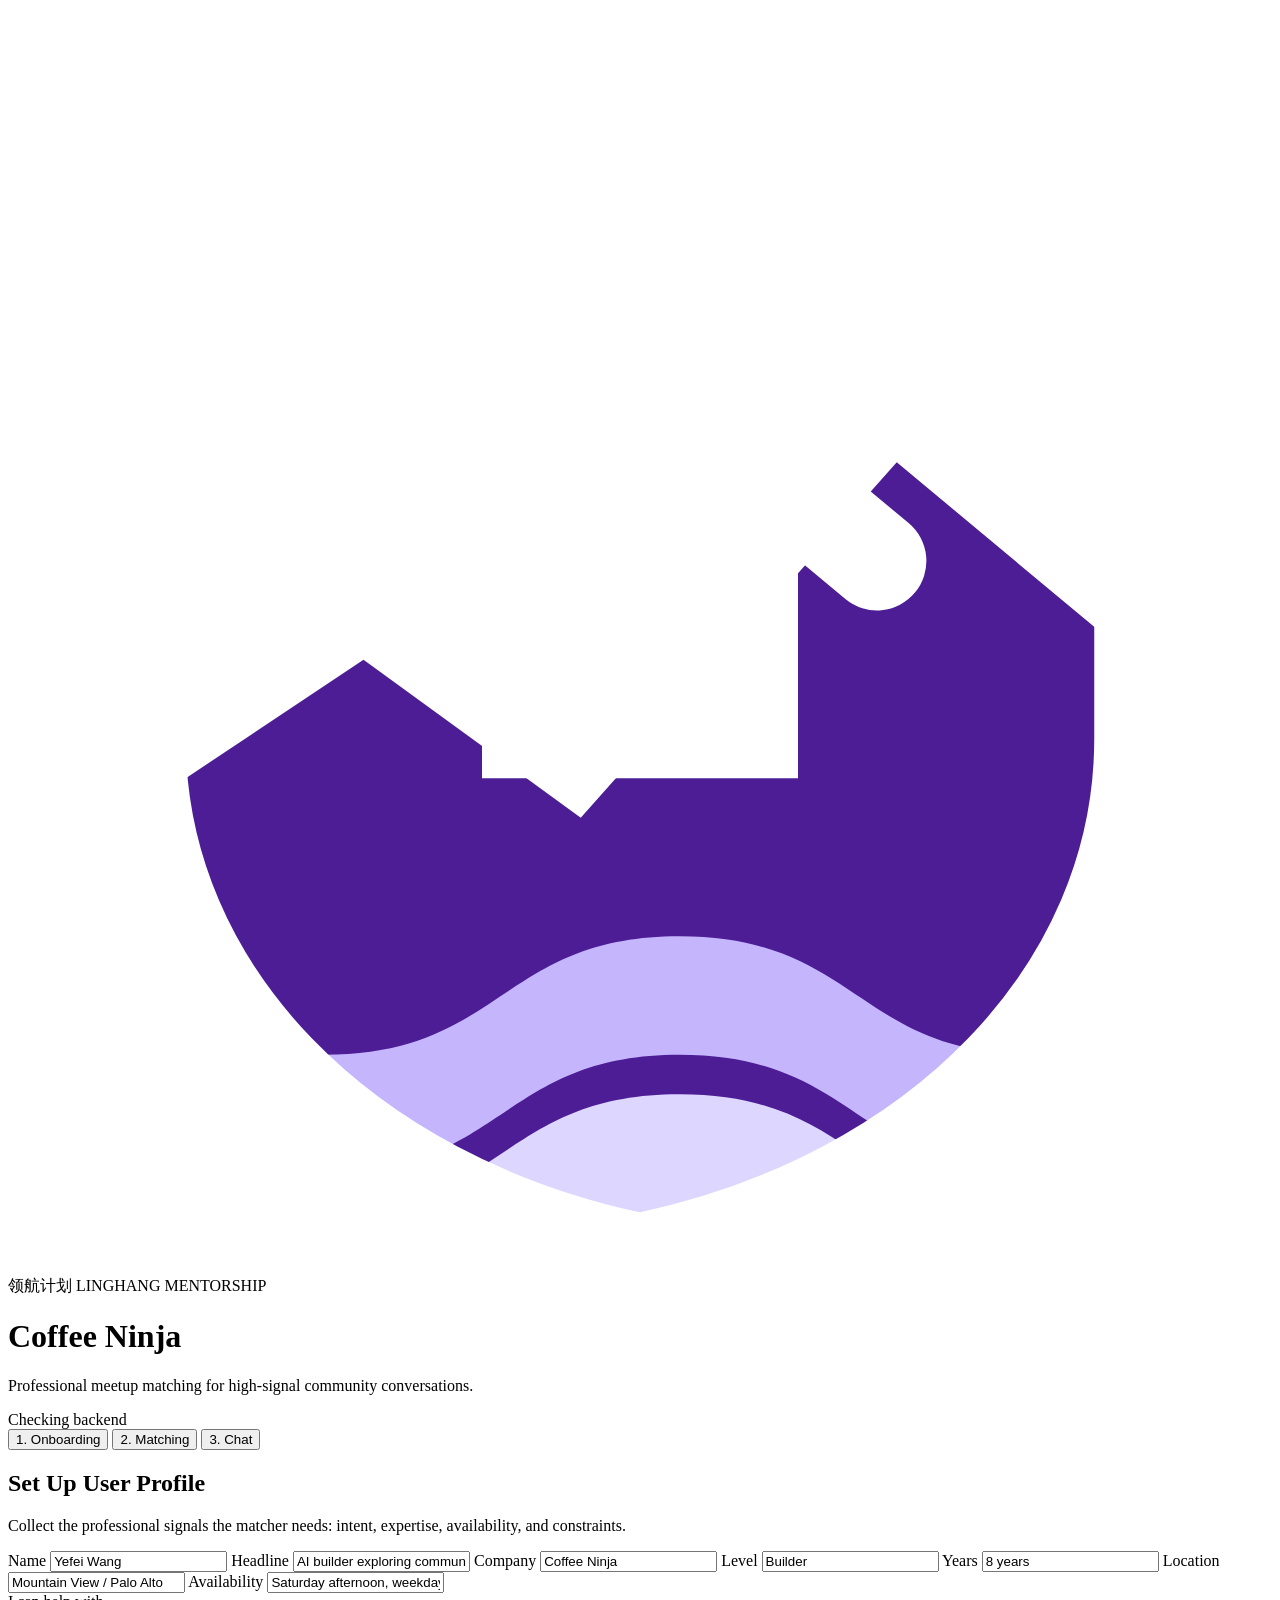
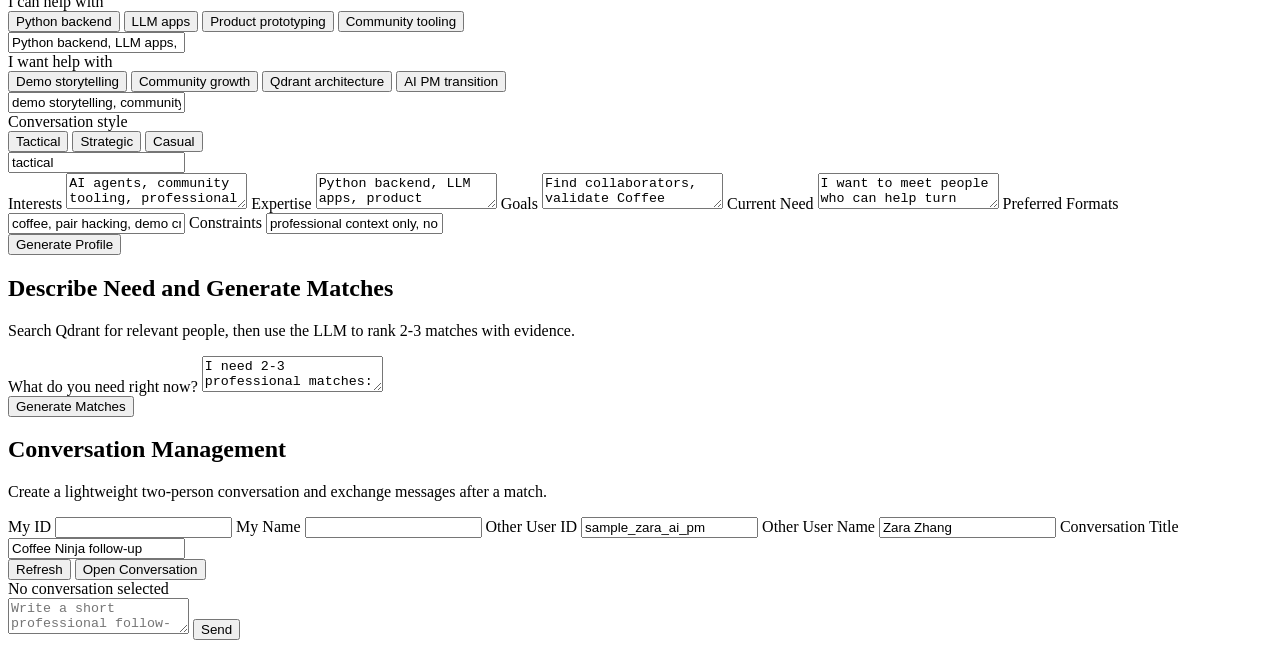
==== commit 0806c0b5: "Add Linghang logo to app header" ====
--- a/frontend/index.html
+++ b/frontend/index.html
@@ -1,1294 +1,216 @@
-<!DOCTYPE html>
+<!doctype html>
 <html lang="en">
-<head>
-  <meta charset="UTF-8">
-  <meta name="viewport" content="width=device-width, initial-scale=1.0">
-  <title>Coffee Ninja ☕</title>
-  <style>
-    :root {
-      --espresso:      #1C0A00;
-      --coffee-dark:   #5C3317;
-      --coffee:        #7B4A2D;
-      --latte:         #C68642;
-      --latte-light:   #E8A96B;
-      --cream:         #FFF8F1;
-      --foam:          #FEF0E2;
-      --foam-border:   #EDD5B8;
-      --white:         #FFFFFF;
-      --text-primary:  #1C0A00;
-      --text-secondary:#6B4530;
-      --text-muted:    #9B7B66;
-      --success:       #1F6E3F;
-      --success-bg:    #EBF5EE;
-      --success-border:#A8D5B8;
-      --peer:          #1D4ED8;
-      --peer-bg:       #EEF4FF;
-      --peer-border:   #BFDBFE;
-      --border:        #E8D4C0;
-      --shadow:        0 2px 16px rgba(92,51,23,0.08);
-      --shadow-hover:  0 8px 32px rgba(92,51,23,0.16);
-    }
-
-    *, *::before, *::after { margin:0; padding:0; box-sizing:border-box; }
-
-    body {
-      font-family: -apple-system, BlinkMacSystemFont, 'Segoe UI', 'Helvetica Neue', Arial, sans-serif;
-      background: var(--cream);
-      color: var(--text-primary);
-      min-height: 100vh;
-      line-height: 1.5;
-      -webkit-font-smoothing: antialiased;
-    }
-
-    .screen { animation: screenIn .35s cubic-bezier(.4,0,.2,1); }
-
-    @keyframes screenIn {
-      from { opacity:0; transform:translateY(14px); }
-      to   { opacity:1; transform:translateY(0); }
-    }
-
-    /* ════ WELCOME ════ */
-    .welcome {
-      display: flex;
-      flex-direction: column;
-      align-items: center;
-      justify-content: center;
-      min-height: 100vh;
-      padding: 48px 24px;
-      text-align: center;
-      background: radial-gradient(ellipse 80% 60% at 60% -10%, rgba(198,134,66,.18) 0%, transparent 70%),
-                  radial-gradient(ellipse 60% 50% at -10% 80%, rgba(92,51,23,.08) 0%, transparent 70%),
-                  var(--cream);
-    }
-
-    .logo {
-      display: flex;
-      align-items: center;
-      gap: 9px;
-      margin-bottom: 44px;
-      font-size: 20px;
-      font-weight: 800;
-      color: var(--coffee-dark);
-      letter-spacing: -.4px;
-    }
-    .logo-cup { font-size: 26px; }
-
-    .welcome-badge {
-      display: inline-flex;
-      align-items: center;
-      gap: 6px;
-      background: var(--white);
-      border: 1px solid var(--foam-border);
-      border-radius: 100px;
-      padding: 5px 14px;
-      font-size: 12px;
-      font-weight: 600;
-      color: var(--coffee);
-      margin-bottom: 22px;
-      box-shadow: 0 1px 4px rgba(92,51,23,.06);
-      letter-spacing: .2px;
-    }
-
-    .welcome-title {
-      font-size: clamp(34px, 6vw, 56px);
-      font-weight: 900;
-      color: var(--espresso);
-      line-height: 1.1;
-      letter-spacing: -2px;
-      margin-bottom: 18px;
-      max-width: 580px;
-    }
-    .welcome-title em {
-      font-style: normal;
-      background: linear-gradient(135deg, #C68642, #5C3317);
-      -webkit-background-clip: text;
-      -webkit-text-fill-color: transparent;
-      background-clip: text;
-    }
-
-    .welcome-sub {
-      font-size: 17px;
-      color: var(--text-secondary);
-      max-width: 460px;
-      margin-bottom: 36px;
-      line-height: 1.7;
-    }
-
-    .btn-primary {
-      display: inline-flex;
-      align-items: center;
-      gap: 8px;
-      background: linear-gradient(135deg, var(--coffee-dark) 0%, #A05A30 100%);
-      color: white;
-      border: none;
-      border-radius: 14px;
-      padding: 16px 36px;
-      font-size: 16px;
-      font-weight: 700;
-      cursor: pointer;
-      transition: all .2s;
-      box-shadow: 0 4px 20px rgba(92,51,23,.32);
-      letter-spacing: -.3px;
-    }
-    .btn-primary:hover { transform:translateY(-2px); box-shadow:0 8px 28px rgba(92,51,23,.42); }
-
-    .social-proof {
-      display: flex;
-      align-items: center;
-      gap: 10px;
-      margin-top: 36px;
-      font-size: 13px;
-      color: var(--text-muted);
-    }
-    .avatars { display: flex; }
-    .mini-av {
-      width: 28px; height: 28px;
-      border-radius: 50%;
-      border: 2.5px solid var(--cream);
-      display: flex; align-items: center; justify-content: center;
-      font-size: 9px; font-weight: 800; color: white;
-      margin-left: -8px;
-    }
-    .mini-av:first-child { margin-left: 0; }
-
-    .welcome-stats {
-      display: flex;
-      gap: 36px;
-      margin-top: 44px;
-      padding-top: 32px;
-      border-top: 1px solid var(--foam-border);
-    }
-    .stat { text-align: center; }
-    .stat-n { font-size: 26px; font-weight: 900; color: var(--coffee-dark); letter-spacing: -1px; }
-    .stat-l { font-size: 12px; color: var(--text-muted); margin-top: 2px; }
-
-    /* ════ ONBOARDING ════ */
-    .onboarding {
-      max-width: 540px;
-      margin: 0 auto;
-      padding: 28px 22px 80px;
-    }
-
-    .ob-top {
-      display: flex;
-      align-items: center;
-      justify-content: space-between;
-      margin-bottom: 28px;
-    }
-    .ob-logo { font-size: 15px; font-weight: 800; color: var(--coffee-dark); display: flex; align-items: center; gap: 7px; }
-    .ob-step-count { font-size: 13px; color: var(--text-muted); font-weight: 500; }
-
-    .progress-track {
-      height: 3px;
-      background: var(--foam-border);
-      border-radius: 2px;
-      margin-bottom: 36px;
-      overflow: hidden;
-    }
-    .progress-fill {
-      height: 100%;
-      background: linear-gradient(90deg, var(--coffee-dark), var(--latte));
-      border-radius: 2px;
-      transition: width .45s cubic-bezier(.4,0,.2,1);
-    }
-
-    .step-pill {
-      display: inline-flex;
-      align-items: center;
-      gap: 5px;
-      background: var(--foam);
-      border: 1px solid var(--foam-border);
-      border-radius: 100px;
-      padding: 4px 12px;
-      font-size: 11px;
-      font-weight: 700;
-      color: var(--coffee);
-      letter-spacing: .5px;
-      text-transform: uppercase;
-      margin-bottom: 10px;
-    }
-
-    .step-title {
-      font-size: clamp(22px, 4.5vw, 30px);
-      font-weight: 900;
-      color: var(--espresso);
-      letter-spacing: -1px;
-      margin-bottom: 6px;
-      line-height: 1.2;
-    }
-    .step-sub {
-      font-size: 14px;
-      color: var(--text-secondary);
-      margin-bottom: 26px;
-      line-height: 1.6;
-    }
-
-    .field-group { margin-bottom: 18px; }
-    .field-label {
-      display: block;
-      font-size: 12px; font-weight: 700;
-      color: var(--text-secondary);
-      text-transform: uppercase; letter-spacing: .5px;
-      margin-bottom: 7px;
-    }
-    .field-input, .field-textarea {
-      width: 100%;
-      padding: 13px 15px;
-      border: 1.5px solid var(--border);
-      border-radius: 12px;
-      font-size: 15px;
-      color: var(--text-primary);
-      background: var(--white);
-      font-family: inherit;
-      outline: none;
-      transition: all .18s;
-    }
-    .field-input:focus, .field-textarea:focus {
-      border-color: var(--latte);
-      box-shadow: 0 0 0 3px rgba(198,134,66,.14);
-    }
-    .field-input::placeholder, .field-textarea::placeholder { color: var(--text-muted); }
-    .field-textarea { resize: none; min-height: 86px; }
-
-    .role-grid {
-      display: grid;
-      grid-template-columns: 1fr 1fr;
-      gap: 9px;
-      margin-bottom: 4px;
-    }
-    .role-tile {
-      padding: 13px 14px;
-      border: 1.5px solid var(--border);
-      border-radius: 13px;
-      cursor: pointer;
-      background: var(--white);
-      transition: all .18s;
-      text-align: left;
-    }
-    .role-tile:hover:not(.sel) { border-color: var(--latte); background: var(--foam); }
-    .role-tile.sel { border-color: var(--coffee-dark); background: var(--foam); }
-    .tile-em { font-size: 20px; display: block; margin-bottom: 5px; }
-    .tile-label { font-size: 13px; font-weight: 700; color: var(--text-primary); display: block; }
-    .tile-sub { font-size: 11px; color: var(--text-muted); display: block; margin-top: 2px; }
-
-    .chips { display: flex; flex-wrap: wrap; gap: 8px; margin-bottom: 10px; }
-    .chip {
-      display: inline-flex;
-      align-items: center;
-      gap: 6px;
-      padding: 9px 15px;
-      border: 1.5px solid var(--border);
-      border-radius: 100px;
-      font-size: 13px; font-weight: 500;
-      cursor: pointer;
-      background: var(--white);
-      color: var(--text-secondary);
-      transition: all .18s;
-      user-select: none;
-    }
-    .chip:hover:not(.sel) { border-color: var(--latte); color: var(--coffee); }
-    .chip.sel { background: var(--coffee-dark); border-color: var(--coffee-dark); color: white; }
-    .chips-hint { font-size: 12px; color: var(--text-muted); }
-
-    .exp-row { display: flex; gap: 8px; margin-bottom: 4px; }
-    .exp-tile {
-      flex: 1;
-      padding: 11px 6px;
-      border: 1.5px solid var(--border);
-      border-radius: 11px;
-      text-align: center;
-      cursor: pointer;
-      background: var(--white);
-      transition: all .18s;
-    }
-    .exp-tile:hover:not(.sel) { border-color: var(--latte); }
-    .exp-tile.sel { border-color: var(--coffee-dark); background: var(--foam); }
-    .exp-n { font-size: 15px; font-weight: 800; color: var(--espresso); display: block; }
-    .exp-l { font-size: 10px; color: var(--text-muted); display: block; margin-top: 2px; }
-
-    .step-nav {
-      display: flex;
-      justify-content: space-between;
-      align-items: center;
-      margin-top: 28px;
-    }
-    .btn-back {
-      padding: 12px 20px;
-      border: 1.5px solid var(--border);
-      border-radius: 11px;
-      font-size: 14px; font-weight: 600;
-      color: var(--text-muted);
-      background: var(--white);
-      cursor: pointer;
-      transition: all .18s;
-    }
-    .btn-back:hover { border-color: var(--coffee); color: var(--coffee); }
-    .btn-next {
-      display: inline-flex;
-      align-items: center;
-      gap: 7px;
-      padding: 13px 28px;
-      background: linear-gradient(135deg, var(--coffee-dark), #A05A30);
-      border: none;
-      border-radius: 11px;
-      font-size: 14px; font-weight: 700;
-      color: white;
-      cursor: pointer;
-      transition: all .2s;
-    }
-    .btn-next:hover { transform:translateY(-1px); box-shadow:0 4px 14px rgba(92,51,23,.3); }
-    .btn-next:disabled { opacity:.35; cursor:not-allowed; transform:none; box-shadow:none; }
-
-    /* ════ MATCHING ════ */
-    .matching {
-      display: flex;
-      flex-direction: column;
-      align-items: center;
-      justify-content: center;
-      min-height: 100vh;
-      padding: 40px 24px;
-      text-align: center;
-      background: radial-gradient(ellipse 70% 55% at 50% 30%, rgba(198,134,66,.14) 0%, transparent 65%), var(--cream);
-    }
-
-    .brew-wrap { position: relative; margin-bottom: 32px; }
-    .brew-ring {
-      width: 90px; height: 90px;
-      border-radius: 50%;
-      border: 3px solid var(--foam-border);
-      border-top-color: var(--coffee);
-      animation: spin 1s linear infinite;
-    }
-    .brew-cup {
-      position: absolute; top:50%; left:50%;
-      transform: translate(-50%,-50%);
-      font-size: 34px;
-      animation: floatBrew 2s ease-in-out infinite;
-    }
-    @keyframes spin { to { transform:rotate(360deg); } }
-    @keyframes floatBrew {
-      0%,100% { transform:translate(-50%,-50%) scale(1); }
-      50%      { transform:translate(-50%,-52%) scale(1.08); }
-    }
-
-    .matching-title {
-      font-size: 24px; font-weight: 800;
-      color: var(--espresso);
-      letter-spacing: -.6px;
-      margin-bottom: 24px;
-    }
-
-    .matching-steps { list-style: none; }
-    .matching-steps li {
-      font-size: 14px;
-      color: var(--text-muted);
-      padding: 5px 0;
-      transition: all .3s;
-    }
-    .matching-steps li.active { color: var(--coffee); font-weight: 700; }
-    .matching-steps li.done  { color: var(--success); }
-
-    .match-error {
-      margin-top: 20px;
-      padding: 14px 18px;
-      background: #FFF0EE;
-      border: 1px solid #FFCFC8;
-      border-radius: 12px;
-      font-size: 14px;
-      color: #B03020;
-      max-width: 400px;
-    }
-
-    /* ════ MATCHES ════ */
-    .matches-wrap {
-      max-width: 640px;
-      margin: 0 auto;
-      padding: 28px 18px 64px;
-    }
-
-    .matches-logo {
-      display: flex; align-items: center; gap: 7px;
-      font-size: 15px; font-weight: 800; color: var(--coffee-dark);
-      margin-bottom: 22px;
-    }
-
-    .found-pill {
-      display: inline-flex;
-      align-items: center;
-      gap: 7px;
-      background: var(--success-bg);
-      border: 1px solid var(--success-border);
-      border-radius: 100px;
-      padding: 5px 14px;
-      font-size: 12px; font-weight: 700;
-      color: var(--success);
-      margin-bottom: 11px;
-    }
-
-    .matches-title {
-      font-size: clamp(22px, 4.5vw, 30px);
-      font-weight: 900;
-      color: var(--espresso);
-      letter-spacing: -1px;
-      margin-bottom: 5px;
-      line-height: 1.2;
-    }
-    .matches-sub { font-size: 14px; color: var(--text-secondary); margin-bottom: 22px; }
-
-    .your-profile {
-      display: flex;
-      gap: 13px;
-      align-items: flex-start;
-      background: var(--foam);
-      border: 1px solid var(--foam-border);
-      border-radius: 14px;
-      padding: 15px 16px;
-      margin-bottom: 22px;
-    }
-    .you-av {
-      width: 42px; height: 42px;
-      border-radius: 50%;
-      background: linear-gradient(135deg, var(--coffee-dark), var(--coffee));
-      display: flex; align-items: center; justify-content: center;
-      font-size: 14px; font-weight: 800; color: white;
-      flex-shrink: 0;
-    }
-    .you-name { font-size: 14px; font-weight: 700; color: var(--espresso); }
-    .you-role { font-size: 12px; color: var(--text-muted); margin-top: 2px; }
-    .you-tags { display: flex; flex-wrap: wrap; gap: 5px; margin-top: 8px; }
-    .you-tag {
-      font-size: 11px; font-weight: 500;
-      background: var(--white);
-      border: 1px solid var(--border);
-      border-radius: 100px;
-      padding: 2px 9px;
-      color: var(--text-secondary);
-    }
-
-    /* ── MATCH CARD ── */
-    .match-card {
-      background: var(--white);
-      border: 1px solid var(--border);
-      border-radius: 20px;
-      margin-bottom: 18px;
-      overflow: hidden;
-      box-shadow: var(--shadow);
-      transition: box-shadow .2s;
-    }
-    .match-card:hover { box-shadow: var(--shadow-hover); }
-
-    .card-head {
-      display: flex;
-      gap: 13px;
-      align-items: flex-start;
-      padding: 18px 18px 15px;
-      border-bottom: 1px solid var(--foam-border);
-    }
-    .match-av {
-      width: 50px; height: 50px;
-      border-radius: 50%;
-      display: flex; align-items: center; justify-content: center;
-      font-size: 16px; font-weight: 800; color: white;
-      flex-shrink: 0;
-    }
-    .card-meta { flex: 1; min-width: 0; }
-    .card-name { font-size: 16px; font-weight: 800; color: var(--espresso); letter-spacing: -.3px; }
-    .card-headline { font-size: 13px; color: var(--text-secondary); margin-top: 2px; }
-    .card-bg { font-size: 12px; color: var(--text-muted); margin-top: 3px; line-height: 1.4; }
-    .card-score { font-size: 12px; color: var(--latte); font-weight: 700; margin-top: 5px; }
-
-    .type-badge {
-      flex-shrink: 0;
-      font-size: 10px; font-weight: 800;
-      padding: 4px 10px;
-      border-radius: 100px;
-      text-transform: uppercase;
-      letter-spacing: .5px;
-      white-space: nowrap;
-    }
-    .badge-mutual { background:#FFF3E0; color:#BF4D00; border:1px solid #FFD09E; }
-    .badge-give   { background:var(--success-bg); color:var(--success); border:1px solid var(--success-border); }
-    .badge-peer   { background:var(--peer-bg); color:var(--peer); border:1px solid var(--peer-border); }
-
-    .card-section {
-      padding: 16px 18px;
-      border-bottom: 1px solid var(--foam-border);
-    }
-    .section-lbl {
-      font-size: 10px; font-weight: 800;
-      text-transform: uppercase; letter-spacing: 1px;
-      color: var(--text-muted);
-      margin-bottom: 12px;
-    }
-
-    .exchange {
-      display: grid;
-      grid-template-columns: 1fr 1fr;
-      gap: 8px;
-    }
-    .ex-cell {
-      border-radius: 12px;
-      padding: 12px 13px;
-      background: var(--foam);
-    }
-    .ex-cell.you  { border-left: 3px solid var(--latte-light); }
-    .ex-cell.them { border-left: 3px solid var(--coffee-dark); }
-    .ex-dir {
-      font-size: 10px; font-weight: 800;
-      text-transform: uppercase; letter-spacing: .5px;
-      margin-bottom: 5px;
-    }
-    .ex-dir.you  { color: #A06020; }
-    .ex-dir.them { color: var(--coffee-dark); }
-    .ex-text { font-size: 13px; color: var(--text-primary); line-height: 1.45; }
-
-    .why-box {
-      margin-top: 11px;
-      padding: 12px 13px;
-      background: #FFFAF2;
-      border-radius: 11px;
-      border-left: 3px solid var(--latte);
-    }
-    .why-text { font-size: 13px; color: var(--text-secondary); line-height: 1.6; }
-
-    .evidence-list { display: flex; flex-direction: column; gap: 6px; margin-top: 8px; }
-    .evidence-item {
-      font-size: 12px;
-      color: var(--text-muted);
-      padding: 6px 10px;
-      background: var(--foam);
-      border-radius: 8px;
-      line-height: 1.4;
-    }
-
-    .prompt-list { display: flex; flex-direction: column; gap: 9px; }
-    .prompt-item {
-      display: flex; gap: 10px;
-      align-items: flex-start;
-      background: var(--foam);
-      border-radius: 12px;
-      padding: 12px 13px;
-    }
-    .prompt-ico { font-size: 15px; flex-shrink: 0; margin-top: 1px; }
-    .prompt-txt { font-size: 13px; color: var(--text-secondary); line-height: 1.55; font-style: italic; }
-
-    .card-action { padding: 15px 18px; }
-
-    .btn-interested {
-      width: 100%;
-      display: flex; align-items: center; justify-content: center; gap: 8px;
-      padding: 14px;
-      background: linear-gradient(135deg, var(--coffee-dark) 0%, #A05A30 100%);
-      border: none;
-      border-radius: 13px;
-      font-size: 15px; font-weight: 700;
-      color: white;
-      cursor: pointer;
-      transition: all .2s;
-      letter-spacing: -.2px;
-    }
-    .btn-interested:hover { transform:translateY(-1px); box-shadow:0 6px 22px rgba(92,51,23,.32); }
-
-    .interested-state {
-      background: var(--success-bg);
-      border: 1px solid var(--success-border);
-      border-radius: 13px;
-      padding: 18px 16px;
-      text-align: center;
-      animation: screenIn .3s ease;
-    }
-    .int-icon { font-size: 28px; margin-bottom: 8px; }
-    .int-title { font-size: 15px; font-weight: 800; color: var(--success); margin-bottom: 5px; }
-    .int-msg { font-size: 13px; color: #3D6B50; line-height: 1.55; }
-    .intro-preview {
-      background: white;
-      border: 1px solid var(--success-border);
-      border-radius: 11px;
-      padding: 12px 13px;
-      margin-top: 12px;
-      text-align: left;
-    }
-    .intro-lbl {
-      font-size: 10px; font-weight: 800;
-      text-transform: uppercase; letter-spacing: .5px;
-      color: var(--text-muted);
-      margin-bottom: 6px;
-    }
-    .intro-txt { font-size: 13px; color: var(--text-secondary); line-height: 1.6; }
-
-    .activity-tag {
-      display: inline-flex;
-      align-items: center;
-      gap: 5px;
-      background: var(--foam);
-      border: 1px solid var(--foam-border);
-      border-radius: 100px;
-      padding: 4px 12px;
-      font-size: 12px;
-      color: var(--coffee);
-      font-weight: 600;
-      margin-top: 10px;
-    }
-
-    .match-footer {
-      display: flex;
-      gap: 1px;
-      background: var(--border);
-      border: 1px solid var(--border);
-      border-radius: 16px;
-      overflow: hidden;
-      margin-top: 24px;
-    }
-    .mf-stat {
-      flex: 1;
-      text-align: center;
-      padding: 16px 8px;
-      background: var(--foam);
-    }
-    .mf-n { font-size: 22px; font-weight: 900; color: var(--espresso); letter-spacing: -.5px; }
-    .mf-l { font-size: 11px; color: var(--text-muted); margin-top: 2px; line-height: 1.3; }
-
-    .llm-badge {
-      display: inline-flex;
-      align-items: center;
-      gap: 5px;
-      font-size: 11px;
-      color: var(--text-muted);
-      margin-bottom: 16px;
-      padding: 4px 10px;
-      background: var(--foam);
-      border: 1px solid var(--foam-border);
-      border-radius: 100px;
-    }
-
-    /* ── AUTH STEP ── */
-    .pw-wrap { position: relative; }
-    .pw-wrap .field-input { padding-right: 46px; }
-    .pw-toggle {
-      position: absolute; right: 13px; top: 50%;
-      transform: translateY(-50%);
-      background: none; border: none;
-      font-size: 17px; cursor: pointer;
-      color: var(--text-muted);
-      line-height: 1;
-      padding: 4px;
-    }
-    .pw-toggle:hover { color: var(--coffee); }
-
-    .auth-error {
-      background: #FFF0EE;
-      border: 1px solid #FFCFC8;
-      border-radius: 10px;
-      padding: 10px 13px;
-      font-size: 13px;
-      color: #B03020;
-      margin-bottom: 14px;
-    }
-
-    .auth-mode-toggle {
-      text-align: center;
-      margin-top: 16px;
-      font-size: 13px;
-      color: var(--text-muted);
-    }
-    .auth-mode-toggle button {
-      background: none; border: none;
-      color: var(--coffee);
-      font-size: 13px; font-weight: 600;
-      cursor: pointer; text-decoration: underline;
-      padding: 0; margin-left: 4px;
-    }
-
-    @media (max-width: 480px) {
-      .exchange { grid-template-columns: 1fr; }
-      .welcome-stats { gap: 20px; }
-      .exp-row { flex-wrap: wrap; }
-      .exp-tile { min-width: calc(33% - 6px); }
-    }
-  </style>
-</head>
-<body>
-<div id="app"></div>
-
-<script>
-/* ════ STATE ════ */
-const S = {
-  screen: 'welcome',
-  step: 0,
-  auth: { email: '', password: '', mode: 'signup', showPw: false, error: '' },
-  form: {
-    name: '', role: '', roleQuick: '',
-    needs: [], offers: [],
-    exp: '', proud: '',
-  },
-  interested: {},
-  apiMatches: [],
-  apiProfile: null,
-  usedLlm: false,
-  querySummary: '',
-  error: null,
-};
-
-/* ════ ONBOARDING OPTIONS ════ */
-const NEEDS = [
-  { id:'pm',      em:'🚀', label:'Break into Product Management' },
-  { id:'ai',      em:'🤖', label:'AI / ML product thinking' },
-  { id:'leap',    em:'🏃', label:'Consulting → startup / tech leap' },
-  { id:'growth',  em:'📈', label:'Growth & GTM strategy' },
-  { id:'zero',    em:'⚡', label:'Building 0→1 products' },
-  { id:'exec',    em:'🏛️', label:'Executive / leadership track' },
-  { id:'collab',  em:'🤝', label:'Find collaborators / co-founders' },
-  { id:'demo',    em:'🎯', label:'Demo feedback & product critique' },
-];
-
-const OFFERS = [
-  { id:'consulting', em:'📐', label:'Structured problem solving' },
-  { id:'data',       em:'📊', label:'Data analysis & storytelling' },
-  { id:'stk',        em:'🤝', label:'Executive stakeholder management' },
-  { id:'eng',        em:'⚙️', label:'Engineering / technical depth' },
-  { id:'gplay',      em:'🗺️', label:'Growth playbooks & metrics' },
-  { id:'domain',     em:'🏥', label:'Domain expertise (healthcare, finance…)' },
-  { id:'design',     em:'🎨', label:'Product design & UX' },
-  { id:'community',  em:'🌱', label:'Community building' },
-];
-
-/* ════ RENDER ════ */
-function render() {
-  const views = { welcome: renderWelcome, onboarding: renderOnboarding, matching: renderMatching, matches: renderMatches };
-  document.getElementById('app').innerHTML = (views[S.screen] || renderWelcome)();
-  wire();
-}
-
-/* ── WELCOME ── */
-function renderWelcome() {
-  return `
-  <div class="screen welcome">
-    <div class="logo"><span class="logo-cup">☕</span> Coffee Ninja</div>
-    <div class="welcome-badge">✦ Professional matching for high-signal conversations</div>
-    <h1 class="welcome-title">Meet the <em>right people</em><br>to accelerate your next chapter</h1>
-    <p class="welcome-sub">Coffee Ninja matches you on what you genuinely need and what you can genuinely offer — not just titles and mutual connections.</p>
-    <button class="btn-primary" data-a="start">Find my matches <span>→</span></button>
-    <div class="social-proof">
-      <div class="avatars">
-        <div class="mini-av" style="background:#C27046">ZA</div>
-        <div class="mini-av" style="background:#3A6FA8">MY</div>
-        <div class="mini-av" style="background:#4A9C6E">AL</div>
-        <div class="mini-av" style="background:#8B5CF6">NI</div>
-      </div>
-      <span>Community members ready to connect</span>
-    </div>
-    <div class="welcome-stats">
-      <div class="stat"><div class="stat-n">AI</div><div class="stat-l">powered matching</div></div>
-      <div class="stat"><div class="stat-n">2–3</div><div class="stat-l">matches per round</div></div>
-      <div class="stat"><div class="stat-n">1:1</div><div class="stat-l">high-signal intros</div></div>
-    </div>
-  </div>`;
-}
-
-/* ── ONBOARDING ── */
-const STEPS = 5;
-
-function renderOnboarding() {
-  const pct = ((S.step + 1) / STEPS) * 100;
-  const stepFns = [stepAuth, step0, step1, step2, step3];
-  return `
-  <div class="screen onboarding">
-    <div class="ob-top">
-      <div class="ob-logo">☕ Coffee Ninja</div>
-      <div class="ob-step-count">${S.step + 1} / ${STEPS}</div>
-    </div>
-    <div class="progress-track"><div class="progress-fill" style="width:${pct}%"></div></div>
-    ${stepFns[S.step]()}
-  </div>`;
-}
-
-function stepAuth() {
-  const isLogin = S.auth.mode === 'login';
-  const canNext = S.auth.email.trim() && S.auth.password.length >= 6;
-  return `
-  <div class="step-pill">🔑 ${isLogin ? 'Log In' : 'Create Account'}</div>
-  <h2 class="step-title">${isLogin ? 'Welcome back.' : 'Let\'s get you set up.'}</h2>
-  <p class="step-sub">${isLogin ? 'Log in to see your matches and continue where you left off.' : 'Create a free account to find your first matches.'}</p>
-  ${S.auth.error ? `<div class="auth-error">${esc(S.auth.error)}</div>` : ''}
-  <div class="field-group">
-    <label class="field-label">Email</label>
-    <input class="field-input" type="email" placeholder="you@example.com" data-auth="email" value="${esc(S.auth.email)}" autocomplete="email">
-  </div>
-  <div class="field-group">
-    <label class="field-label">Password <span style="font-weight:400;text-transform:none;letter-spacing:0">(min 6 characters)</span></label>
-    <div class="pw-wrap">
-      <input class="field-input" type="${S.auth.showPw ? 'text' : 'password'}" placeholder="••••••••" data-auth="password" value="${esc(S.auth.password)}" autocomplete="${isLogin ? 'current-password' : 'new-password'}">
-      <button class="pw-toggle" data-a="toggle-pw" type="button">${S.auth.showPw ? '🙈' : '👁️'}</button>
-    </div>
-  </div>
-  <div class="step-nav">
-    <button class="btn-back" data-a="back">← Back</button>
-    <button class="btn-next" data-a="auth-next" ${canNext ? '' : 'disabled'}>${isLogin ? 'Log in' : 'Create account'} →</button>
-  </div>
-  <div class="auth-mode-toggle">
-    ${isLogin ? "Don't have an account?" : 'Already have an account?'}
-    <button data-a="toggle-mode">${isLogin ? 'Sign up' : 'Log in'}</button>
-  </div>`;
-}
-
-function step0() {
-  const roles = [
-    { id:'consultant', em:'📐', lbl:'Consultant',      sub:'MBB / Big 4 / boutique' },
-    { id:'pm',         em:'🗺️', lbl:'Product Manager', sub:'Tech / startup' },
-    { id:'engineer',   em:'⚙️', lbl:'Engineer',        sub:'Builder / maker' },
-    { id:'founder',    em:'🚀', lbl:'Founder / MBA',    sub:'0→1 / career transition' },
-  ];
-  const canNext = S.form.name.trim() || S.form.role.trim();
-  return `
-  <div class="step-pill">✦ About you</div>
-  <h2 class="step-title">First, who are you?</h2>
-  <p class="step-sub">Just enough context so matches understand where you're coming from.</p>
-  <div class="field-group">
-    <label class="field-label">Your name</label>
-    <input class="field-input" type="text" placeholder="e.g. Alex Chen" data-field="name" value="${esc(S.form.name)}">
-  </div>
-  <div class="field-group">
-    <label class="field-label">Current role (or "in between")</label>
-    <input class="field-input" type="text" placeholder="e.g. Strategy Consultant at BCG" data-field="role" value="${esc(S.form.role)}">
-  </div>
-  <div class="field-group">
-    <label class="field-label">Or pick a quick type</label>
-    <div class="role-grid">
-      ${roles.map(r => `
-      <div class="role-tile ${S.form.roleQuick===r.id?'sel':''}" data-rq="${r.id}">
-        <span class="tile-em">${r.em}</span>
-        <span class="tile-label">${r.lbl}</span>
-        <span class="tile-sub">${r.sub}</span>
-      </div>`).join('')}
-    </div>
-  </div>
-  <div class="step-nav">
-    <button class="btn-back" data-a="back">← Back</button>
-    <button class="btn-next" data-a="next" ${canNext?'':'disabled'}>Continue →</button>
-  </div>`;
-}
-
-function step1() {
-  return `
-  <div class="step-pill">🎯 Your needs</div>
-  <h2 class="step-title">What are you trying to figure out?</h2>
-  <p class="step-sub">Pick up to 3 things you genuinely need help with right now. Honesty here makes matches 10× better.</p>
-  <div class="chips">
-    ${NEEDS.map(o => `<div class="chip ${S.form.needs.includes(o.id)?'sel':''}" data-tn="${o.id}">${o.em} ${o.label}</div>`).join('')}
-  </div>
-  <p class="chips-hint">Select 1–3 that resonate most</p>
-  <div class="step-nav">
-    <button class="btn-back" data-a="back">← Back</button>
-    <button class="btn-next" data-a="next" ${S.form.needs.length?'':'disabled'}>Continue →</button>
-  </div>`;
-}
-
-function step2() {
-  return `
-  <div class="step-pill">💡 What you offer</div>
-  <h2 class="step-title">What can you genuinely offer?</h2>
-  <p class="step-sub">Good matches are two-way. What do you bring to the table — even mid-transition?</p>
-  <div class="chips">
-    ${OFFERS.map(o => `<div class="chip ${S.form.offers.includes(o.id)?'sel':''}" data-to="${o.id}">${o.em} ${o.label}</div>`).join('')}
-  </div>
-  <p class="chips-hint">Select 1–3 genuine strengths</p>
-  <div class="step-nav">
-    <button class="btn-back" data-a="back">← Back</button>
-    <button class="btn-next" data-a="next" ${S.form.offers.length?'':'disabled'}>Continue →</button>
-  </div>`;
-}
-
-function step3() {
-  const exps = ['0–2','2–4','4–7','7–10','10+'];
-  return `
-  <div class="step-pill">⚡ Quick context</div>
-  <h2 class="step-title">Almost there.</h2>
-  <p class="step-sub">Two quick questions so matches understand your actual situation.</p>
-  <div class="field-group">
-    <label class="field-label">Years of total experience</label>
-    <div class="exp-row">
-      ${exps.map(e => `
-      <div class="exp-tile ${S.form.exp===e?'sel':''}" data-exp="${e}">
-        <span class="exp-n">${e}</span><span class="exp-l">yrs</span>
-      </div>`).join('')}
-    </div>
-  </div>
-  <div class="field-group">
-    <label class="field-label">One thing you're proud of <span style="font-weight:400;text-transform:none;letter-spacing:0">(optional)</span></label>
-    <textarea class="field-textarea" data-field="proud" placeholder="e.g. Shipped a side project with 5K users. Doesn't have to be impressive — just real.">${esc(S.form.proud)}</textarea>
-  </div>
-  <div class="step-nav">
-    <button class="btn-back" data-a="back">← Back</button>
-    <button class="btn-next" data-a="go-match">☕ Find my matches →</button>
-  </div>`;
-}
-
-/* ── MATCHING ── */
-function renderMatching() {
-  const errHtml = S.error
-    ? `<div class="match-error">⚠️ ${esc(S.error)}</div>`
-    : '';
-  return `
-  <div class="screen matching">
-    <div class="brew-wrap">
-      <div class="brew-ring"></div>
-      <div class="brew-cup">☕</div>
-    </div>
-    <h2 class="matching-title">Brewing your matches…</h2>
-    <ul class="matching-steps">
-      <li id="ms1" class="active">Building your profile</li>
-      <li id="ms2">Scanning community profiles</li>
-      <li id="ms3">Scoring mutual value exchange</li>
-      <li id="ms4">Crafting conversation starters</li>
-    </ul>
-    ${errHtml}
-  </div>`;
-}
-
-/* ── MATCHES ── */
-function renderMatches() {
-  const nm   = S.form.name || 'You';
-  const init = nm.split(' ').map(w=>w[0]).join('').toUpperCase().slice(0,2) || 'YO';
-  const role = S.form.role || 'Community member';
-  const needLbls  = S.form.needs.map(id => NEEDS.find(o=>o.id===id)?.label).filter(Boolean);
-  const offerLbls = S.form.offers.map(id => OFFERS.find(o=>o.id===id)?.label).filter(Boolean);
-  const count = S.apiMatches.length;
-
-  return `
-  <div class="screen matches-wrap">
-    <div class="matches-logo">☕ Coffee Ninja</div>
-    <div class="found-pill">✓ ${count} match${count!==1?'es':''} found for you</div>
-    <h1 class="matches-title">We found people who make sense</h1>
-    <p class="matches-sub">${esc(S.querySummary) || 'Each match is scored on genuine mutual value — not just who might be nice to know.'}</p>
-    ${S.usedLlm ? '<div class="llm-badge">✨ AI-powered matching</div>' : '<div class="llm-badge">⚙️ Local matching (no API key)</div>'}
-
-    <div class="your-profile">
-      <div class="you-av">${init}</div>
-      <div>
-        <div class="you-name">${esc(nm)}</div>
-        <div class="you-role">${esc(role)}</div>
-        <div class="you-tags">
-          ${needLbls.map(l=>`<span class="you-tag">Needs: ${l}</span>`).join('')}
-          ${offerLbls.map(l=>`<span class="you-tag">Offers: ${l}</span>`).join('')}
-        </div>
-      </div>
-    </div>
-
-    ${S.apiMatches.map(m => card(m, needLbls, offerLbls)).join('')}
-
-    <div class="match-footer">
-      <div class="mf-stat"><div class="mf-n">${count}</div><div class="mf-l">matches found</div></div>
-      <div class="mf-stat"><div class="mf-n">AI</div><div class="mf-l">ranked by intent fit</div></div>
-      <div class="mf-stat"><div class="mf-n">1:1</div><div class="mf-l">warm intro ready</div></div>
-    </div>
-  </div>`;
-}
-
-function card(m, userNeedsLbls, userOffersLbls) {
-  const isInt = S.interested[m.candidate_id];
-  const score = Math.round((m.score || 0) * 100);
-  const stars  = score>=80 ? '★★★' : score>=60 ? '★★☆' : '★☆☆';
-  const type   = (m.match_type || 'peer').toLowerCase();
-  const badgeCls = type.includes('mutual') ? 'badge-mutual' : type.includes('give') || type.includes('mentor') ? 'badge-give' : 'badge-peer';
-  const typeLbl  = type.includes('mutual') ? '⭐ Mutual Exchange' : type.includes('give') || type.includes('mentor') ? '🌱 Give-First' : '🤜 Peer Match';
-  const avColor  = nameColor(m.candidate_name);
-  const avInit   = m.candidate_name.split(' ').map(w=>w[0]).join('').toUpperCase().slice(0,2);
-
-  const youWant  = userNeedsLbls.join(', ') || 'Professional growth';
-  const youHave  = userOffersLbls.join(', ') || 'Your unique skills';
-  const theyDid  = m.evidence && m.evidence[0] ? m.evidence[0] : m.why_now;
-  const theyWant = m.evidence && m.evidence[1] ? m.evidence[1] : '';
-
-  const promptEmojis = ['🔍','🎯','💡','🤝','⚡'];
-  const prompts = (m.conversation_starters || []).slice(0,2).map((txt, i) => ({ em: promptEmojis[i] || '💬', txt }));
-
-  const evidenceExtra = (m.evidence || []).slice(2);
-
-  const actionHtml = isInt
-    ? `<div class="interested-state">
-        <div class="int-icon">☕</div>
-        <div class="int-title">You're matched with ${esc(m.candidate_name)}</div>
-        <div class="int-msg">Coffee Ninja will send ${esc(m.candidate_name)} a warm intro note. Most matches respond within 24–48 hours.</div>
-        ${m.next_step_message ? `<div class="intro-preview">
-          <div class="intro-lbl">Your intro — preview</div>
-          <div class="intro-txt">${esc(m.next_step_message)}</div>
-        </div>` : ''}
-      </div>`
-    : `<button class="btn-interested" data-a="interested" data-mid="${m.candidate_id}">☕ I'm Interested</button>`;
-
-  return `
-  <div class="match-card" id="card-${m.candidate_id}">
-    <div class="card-head">
-      <div class="match-av" style="background:${avColor}">${avInit}</div>
-      <div class="card-meta">
-        <div class="card-name">${esc(m.candidate_name)}</div>
-        <div class="card-headline">${esc(m.candidate_headline)}</div>
-        ${theyDid ? `<div class="card-bg">${esc(theyDid.length > 80 ? theyDid.slice(0,80)+'…' : theyDid)}</div>` : ''}
-        <div class="card-score">${stars} ${score}% match</div>
-      </div>
-      <span class="type-badge ${badgeCls}">${typeLbl}</span>
-    </div>
-
-    <div class="card-section">
-      <div class="section-lbl">Why this match</div>
-      <div class="exchange">
-        <div class="ex-cell you">
-          <div class="ex-dir you">YOUR GOAL</div>
-          <div class="ex-text">${esc(youWant)}</div>
-        </div>
-        <div class="ex-cell them">
-          <div class="ex-dir them">THEIR JOURNEY</div>
-          <div class="ex-text">${esc(theyDid)}</div>
-        </div>
-        ${theyWant ? `
-        <div class="ex-cell them">
-          <div class="ex-dir them">THEIR NEED</div>
-          <div class="ex-text">${esc(theyWant)}</div>
-        </div>` : ''}
-        <div class="ex-cell you">
-          <div class="ex-dir you">YOUR STRENGTH</div>
-          <div class="ex-text">${esc(youHave)}</div>
-        </div>
-      </div>
-      <div class="why-box">
-        <div class="why-text">💡 ${esc(m.why_now)}</div>
-      </div>
-      ${evidenceExtra.length ? `<div class="evidence-list">${evidenceExtra.map(e=>`<div class="evidence-item">• ${esc(e)}</div>`).join('')}</div>` : ''}
-    </div>
-
-    ${prompts.length ? `
-    <div class="card-section">
-      <div class="section-lbl">Start the conversation with</div>
-      <div class="prompt-list">
-        ${prompts.map(p=>`
-        <div class="prompt-item">
-          <span class="prompt-ico">${p.em}</span>
-          <span class="prompt-txt">${esc(p.txt)}</span>
-        </div>`).join('')}
-      </div>
-    </div>` : ''}
-
-    ${m.suggested_activity ? `
-    <div class="card-section" style="border-bottom:none">
-      <div class="section-lbl">Suggested activity</div>
-      <span class="activity-tag">☕ ${esc(m.suggested_activity)}</span>
-    </div>` : ''}
-
-    <div class="card-action">${actionHtml}</div>
-  </div>`;
-}
-
-/* ════ EVENT WIRING ════ */
-function wire() {
-  on('[data-a="start"]',    () => { S.screen='onboarding'; S.step=0; render(); });
-  on('[data-a="next"]',     () => { S.step++; render(); });
-  on('[data-a="back"]',     () => { S.step>0 ? S.step-- : (S.screen='welcome'); render(); });
-  on('[data-a="go-match"]', startMatching);
-
-  // Auth step
-  on('[data-a="auth-next"]', () => {
-    const email = S.auth.email.trim();
-    const pw    = S.auth.password;
-    if (!email || !/^[^\s@]+@[^\s@]+\.[^\s@]+$/.test(email)) {
-      S.auth.error = 'Please enter a valid email address.'; render(); return;
-    }
-    if (pw.length < 6) {
-      S.auth.error = 'Password must be at least 6 characters.'; render(); return;
-    }
-    S.auth.error = '';
-
-    if (S.auth.mode === 'login') {
-      const saved = localStorage.getItem(`coffee_ninja_${email}`);
-      if (saved) {
-        const data = JSON.parse(saved);
-        S.form         = data.form;
-        S.apiProfile   = data.apiProfile;
-        S.apiMatches   = data.apiMatches   || [];
-        S.usedLlm      = data.usedLlm      || false;
-        S.querySummary = data.querySummary  || '';
-        S.screen = 'matches';
-        render();
-        return;
-      } else {
-        S.auth.error = 'No account found for this email. Please sign up first.';
-        render();
-        return;
-      }
-    }
-
-    // Signup: pre-fill name from email prefix if not already set
-    if (!S.form.name) {
-      const prefix = email.split('@')[0].replace(/[._-]/g, ' ').replace(/\b\w/g, c => c.toUpperCase());
-      S.form.name = prefix;
-    }
-    S.step++;
-    render();
-  });
-  on('[data-a="toggle-pw"]',   () => { S.auth.showPw = !S.auth.showPw; render(); });
-  on('[data-a="toggle-mode"]', () => { S.auth.mode = S.auth.mode==='signup' ? 'login' : 'signup'; S.auth.error = ''; render(); });
-
-  qsa('[data-auth]').forEach(el => {
-    el.addEventListener('input', e => {
-      S.auth[e.target.dataset.auth] = e.target.value;
-      const btn = q('[data-a="auth-next"]');
-      if (btn) btn.disabled = !(S.auth.email.trim() && S.auth.password.length >= 6);
-    });
-  });
-
-  qsa('[data-field]').forEach(el => {
-    el.addEventListener('input', e => {
-      S.form[e.target.dataset.field] = e.target.value;
-      const btn = q('[data-a="next"]');
-      if (btn && S.step===1) btn.disabled = !(S.form.name.trim() || S.form.role.trim());
-    });
-  });
-
-  qsa('[data-rq]').forEach(el => {
-    el.addEventListener('click', () => {
-      const id = el.dataset.rq;
-      S.form.roleQuick = S.form.roleQuick===id ? '' : id;
-      if (!S.form.role) {
-        const map = { consultant:'Strategy Consultant', pm:'Product Manager', engineer:'Software Engineer', founder:'Founder' };
-        S.form.role = map[id] || '';
-      }
-      render();
-    });
-  });
-
-  qsa('[data-tn]').forEach(el => { el.addEventListener('click', () => toggle(S.form.needs, el.dataset.tn, 3)); });
-  qsa('[data-to]').forEach(el => { el.addEventListener('click', () => toggle(S.form.offers, el.dataset.to, 3)); });
-  qsa('[data-exp]').forEach(el => { el.addEventListener('click', () => { S.form.exp = el.dataset.exp; render(); }); });
-
-  qsa('[data-a="interested"]').forEach(el => {
-    el.addEventListener('click', () => {
-      const mid = el.dataset.mid;
-      S.interested[mid] = true;
-      const match = S.apiMatches.find(m=>m.candidate_id===mid);
-      const needLbls  = S.form.needs.map(id => NEEDS.find(o=>o.id===id)?.label).filter(Boolean);
-      const offerLbls = S.form.offers.map(id => OFFERS.find(o=>o.id===id)?.label).filter(Boolean);
-      const old = document.getElementById(`card-${mid}`);
-      if (old && match) {
-        const tmp = document.createElement('div');
-        tmp.innerHTML = card(match, needLbls, offerLbls);
-        old.replaceWith(tmp.firstElementChild);
-      }
-    });
-  });
-}
-
-/* ════ API + MATCHING FLOW ════ */
-async function startMatching() {
-  S.screen = 'matching';
-  S.error = null;
-  render();
-
-  const stepIds = ['ms1','ms2','ms3','ms4'];
-  let stepIdx = 0;
-
-  function advanceStep() {
-    const cur = document.getElementById(stepIds[stepIdx]);
-    if (cur) { cur.classList.remove('active'); cur.classList.add('done'); cur.textContent = '✓ ' + cur.textContent; }
-    stepIdx++;
-    if (stepIdx < stepIds.length) {
-      const nxt = document.getElementById(stepIds[stepIdx]);
-      if (nxt) nxt.classList.add('active');
-    }
-  }
-
-  const timer = setInterval(advanceStep, 1200);
-
-  try {
-    const needsText  = S.form.needs.map(id => NEEDS.find(o=>o.id===id)?.label).filter(Boolean).join(', ');
-    const offersText = S.form.offers.map(id => OFFERS.find(o=>o.id===id)?.label).filter(Boolean).join(', ');
-    const expNote    = S.form.exp ? `${S.form.exp} years experience.` : '';
-    const proudNote  = S.form.proud ? ` ${S.form.proud}` : '';
-
-    const onboardPayload = {
-      name:             S.form.name || 'Anonymous',
-      headline:         S.form.role || 'Community member',
-      location:         '',
-      availability:     '',
-      interests:        needsText,
-      expertise:        [offersText, expNote, proudNote].filter(Boolean).join(' '),
-      goals:            needsText,
-      current_need:     needsText,
-      preferred_formats:'coffee, conversation',
-      constraints:      'professional context only',
-    };
-
-    const profileRes = await fetch('/api/onboarding', {
-      method: 'POST',
-      headers: { 'Content-Type': 'application/json' },
-      body: JSON.stringify(onboardPayload),
-    });
-    if (!profileRes.ok) {
-      const err = await profileRes.json().catch(() => ({}));
-      throw new Error(err.detail || 'Profile generation failed');
-    }
-    const profileData = await profileRes.json();
-    S.apiProfile = profileData.profile;
-
-    advanceStep();
-
-    const matchRes = await fetch('/api/matches', {
-      method: 'POST',
-      headers: { 'Content-Type': 'application/json' },
-      body: JSON.stringify({ profile: S.apiProfile, need: needsText }),
-    });
-    if (!matchRes.ok) {
-      const err = await matchRes.json().catch(() => ({}));
-      throw new Error(err.detail || 'Match generation failed');
-    }
-    const matchData = await matchRes.json();
-    S.apiMatches   = matchData.matches || [];
-    S.usedLlm      = matchData.used_llm || false;
-    S.querySummary  = matchData.query_summary || '';
-
-    clearInterval(timer);
-    while (stepIdx < stepIds.length) advanceStep();
-
-    if (S.auth.email) {
-      localStorage.setItem(`coffee_ninja_${S.auth.email}`, JSON.stringify({
-        form:         S.form,
-        apiProfile:   S.apiProfile,
-        apiMatches:   S.apiMatches,
-        usedLlm:      S.usedLlm,
-        querySummary: S.querySummary,
-      }));
-    }
-
-    setTimeout(() => { S.screen = 'matches'; render(); }, 600);
-
-  } catch (err) {
-    clearInterval(timer);
-    S.error = err.message;
-    render();
-  }
-}
-
-/* ════ HELPERS ════ */
-const q   = s => document.querySelector(s);
-const qsa = s => document.querySelectorAll(s);
-const on  = (sel, fn) => { const el = q(sel); if(el) el.addEventListener('click', fn); };
-
-function toggle(arr, id, max) {
-  const i = arr.indexOf(id);
-  i>=0 ? arr.splice(i,1) : (arr.length<max && arr.push(id));
-  render();
-}
-
-function esc(str) {
-  return String(str||'').replace(/&/g,'&amp;').replace(/</g,'&lt;').replace(/>/g,'&gt;').replace(/"/g,'&quot;');
-}
-
-function nameColor(name) {
-  const palette = ['#C27046','#3A6FA8','#4A9C6E','#8B5CF6','#E06B39','#2D7D9A','#A85E6A','#5A8A3C','#7B5EA7'];
-  let h = 0;
-  for (const c of (name||'')) h = (h * 31 + c.charCodeAt(0)) & 0x7FFFFFFF;
-  return palette[h % palette.length];
-}
-
-render();
-</script>
-</body>
+  <head>
+    <meta charset="UTF-8" />
+    <meta name="viewport" content="width=device-width, initial-scale=1.0" />
+    <title>Coffee Ninja</title>
+    <link rel="stylesheet" href="/static/styles.css" />
+  </head>
+  <body>
+    <main class="shell">
+      <header class="topbar">
+        <div class="topbarTitle">
+          <div class="linghangLogo" aria-label="Linghang Mentorship">
+            <svg class="linghangMark" viewBox="0 0 64 64" role="img" aria-hidden="true">
+              <defs>
+                <clipPath id="lh-shield">
+                  <path d="M8 9h48v28c0 12-9.8 22-24 25C17.8 59 8 49 8 37V9z" />
+                </clipPath>
+              </defs>
+              <path d="M8 9h48v28c0 12-9.8 22-24 25C17.8 59 8 49 8 37V9z" fill="#fff" />
+              <g clip-path="url(#lh-shield)">
+                <path d="M3 43l15-10 11 8 16-18 18 15v29H3z" fill="#4c1d95" />
+                <path d="M-2 47c9 0 9 6 18 6s9-6 18-6 9 6 18 6 9-6 18-6v6c-9 0-9 6-18 6s-9-6-18-6-9 6-18 6-9-6-18-6z" fill="#c4b5fd" />
+                <path d="M-2 55c9 0 9 6 18 6s9-6 18-6 9 6 18 6 9-6 18-6v6c-9 0-9 6-18 6s-9-6-18-6-9 6-18 6-9-6-18-6z" fill="#ddd6fe" />
+              </g>
+              <path d="M24 25h16v14H24z" fill="#fff" />
+              <path d="M20 28l12-10 12 10" fill="none" stroke="#fff" stroke-width="5" stroke-linecap="round" stroke-linejoin="round" />
+              <path d="M21 16l6-8 8 3 4 8 9 2" fill="none" stroke="#fff" stroke-width="3" stroke-linecap="round" stroke-linejoin="round" />
+              <circle cx="27" cy="8" r="2.4" fill="#fff" />
+              <circle cx="35" cy="11" r="2.4" fill="#fff" />
+              <circle cx="39" cy="19" r="2.4" fill="#fff" />
+              <circle cx="48" cy="21" r="2.4" fill="#fff" />
+              <path d="M8 9h48v28c0 12-9.8 22-24 25C17.8 59 8 49 8 37V9z" fill="none" stroke="#fff" stroke-width="2" />
+            </svg>
+            <span>
+              <span class="linghangTitle">领航计划</span>
+              <span class="linghangSubtitle">LINGHANG MENTORSHIP</span>
+            </span>
+          </div>
+          <h1>Coffee Ninja</h1>
+          <p>Professional meetup matching for high-signal community conversations.</p>
+        </div>
+        <div class="status" id="modelStatus">Checking backend</div>
+      </header>
+
+      <nav class="tabs" aria-label="Coffee Ninja flows">
+        <button class="tab active" data-panel="onboardingPanel">1. Onboarding</button>
+        <button class="tab" data-panel="matchingPanel">2. Matching</button>
+        <button class="tab" data-panel="chatPanel">3. Chat</button>
+      </nav>
+
+      <section class="panel active" id="onboardingPanel">
+        <div class="sectionHeader">
+          <h2>Set Up User Profile</h2>
+          <p>Collect the professional signals the matcher needs: intent, expertise, availability, and constraints.</p>
+        </div>
+
+        <form id="profileForm" class="formGrid">
+          <label>
+            Name
+            <input name="name" required value="Yefei Wang" />
+          </label>
+          <label>
+            Headline
+            <input name="headline" value="AI builder exploring community matching tools" />
+          </label>
+          <label>
+            Company
+            <input name="company" value="Coffee Ninja" />
+          </label>
+          <label>
+            Level
+            <input name="level" value="Builder" />
+          </label>
+          <label>
+            Years
+            <input name="years" value="8 years" />
+          </label>
+          <label>
+            Location
+            <input name="location" value="Mountain View / Palo Alto" />
+          </label>
+          <label>
+            Availability
+            <input name="availability" value="Saturday afternoon, weekday coffee" />
+          </label>
+          <div class="chipField">
+            <span>I can help with</span>
+            <div class="chipGroup" data-chip-target="can_help_with">
+              <button type="button" data-value="Python backend">Python backend</button>
+              <button type="button" data-value="LLM apps">LLM apps</button>
+              <button type="button" data-value="product prototyping">Product prototyping</button>
+              <button type="button" data-value="community tooling">Community tooling</button>
+            </div>
+            <input name="can_help_with" value="Python backend, LLM apps, product prototyping" />
+          </div>
+          <div class="chipField">
+            <span>I want help with</span>
+            <div class="chipGroup" data-chip-target="want_help_with">
+              <button type="button" data-value="demo storytelling">Demo storytelling</button>
+              <button type="button" data-value="community growth">Community growth</button>
+              <button type="button" data-value="Qdrant architecture">Qdrant architecture</button>
+              <button type="button" data-value="AI PM transition">AI PM transition</button>
+            </div>
+            <input name="want_help_with" value="demo storytelling, community growth, Qdrant architecture" />
+          </div>
+          <div class="chipField">
+            <span>Conversation style</span>
+            <div class="chipGroup single" data-chip-target="conversation_style">
+              <button type="button" data-value="tactical">Tactical</button>
+              <button type="button" data-value="strategic">Strategic</button>
+              <button type="button" data-value="casual">Casual</button>
+            </div>
+            <input name="conversation_style" value="tactical" />
+          </div>
+          <label>
+            Interests
+            <textarea name="interests">AI agents, community tooling, professional networking, hackathon demos</textarea>
+          </label>
+          <label>
+            Expertise
+            <textarea name="expertise">Python backend, LLM apps, product prototyping</textarea>
+          </label>
+          <label>
+            Goals
+            <textarea name="goals">Find collaborators, validate Coffee Ninja, make professional meetups more useful</textarea>
+          </label>
+          <label>
+            Current Need
+            <textarea name="current_need">I want to meet people who can help turn Coffee Ninja into a compelling hackathon demo and real community workflow.</textarea>
+          </label>
+          <label>
+            Preferred Formats
+            <input name="preferred_formats" value="coffee, pair hacking, demo critique" />
+          </label>
+          <label>
+            Constraints
+            <input name="constraints" value="professional context only, no generic recruiting" />
+          </label>
+          <div class="actions">
+            <button type="submit">Generate Profile</button>
+          </div>
+        </form>
+
+        <div class="resultBlock" id="profileResult" hidden></div>
+      </section>
+
+      <section class="panel" id="matchingPanel">
+        <div class="sectionHeader">
+          <h2>Describe Need and Generate Matches</h2>
+          <p>Search Qdrant for relevant people, then use the LLM to rank 2-3 matches with evidence.</p>
+        </div>
+
+        <form id="matchForm" class="matchForm">
+          <label>
+            What do you need right now?
+            <textarea name="need" required>I need 2-3 professional matches: one product mentor who can critique the demo, one community growth person, and one technical builder who can sanity-check the Qdrant/OpenAI architecture.</textarea>
+          </label>
+          <div class="actions">
+            <button type="submit">Generate Matches</button>
+          </div>
+        </form>
+
+        <div class="resultBlock" id="matchResult" hidden></div>
+      </section>
+
+      <section class="panel" id="chatPanel">
+        <div class="sectionHeader">
+          <h2>Conversation Management</h2>
+          <p>Create a lightweight two-person conversation and exchange messages after a match.</p>
+        </div>
+
+        <form id="conversationForm" class="formGrid">
+          <label>
+            My ID
+            <input name="my_id" required />
+          </label>
+          <label>
+            My Name
+            <input name="my_name" required />
+          </label>
+          <label>
+            Other User ID
+            <input name="other_id" required value="sample_zara_ai_pm" />
+          </label>
+          <label>
+            Other User Name
+            <input name="other_name" required value="Zara Zhang" />
+          </label>
+          <label>
+            Conversation Title
+            <input name="title" value="Coffee Ninja follow-up" />
+          </label>
+          <div class="actions">
+            <button type="button" id="refreshConversationsButton">Refresh</button>
+            <button type="submit">Open Conversation</button>
+          </div>
+        </form>
+
+        <div class="chatLayout">
+          <aside class="conversationList" id="conversationList"></aside>
+          <section class="threadPanel">
+            <div class="threadHeader" id="threadHeader">No conversation selected</div>
+            <div class="messageList" id="messageList"></div>
+            <form id="messageForm" class="messageForm">
+              <textarea name="body" required placeholder="Write a short professional follow-up..."></textarea>
+              <button type="submit">Send</button>
+            </form>
+          </section>
+        </div>
+      </section>
+    </main>
+
+    <script src="/static/app.js"></script>
+  </body>
 </html>
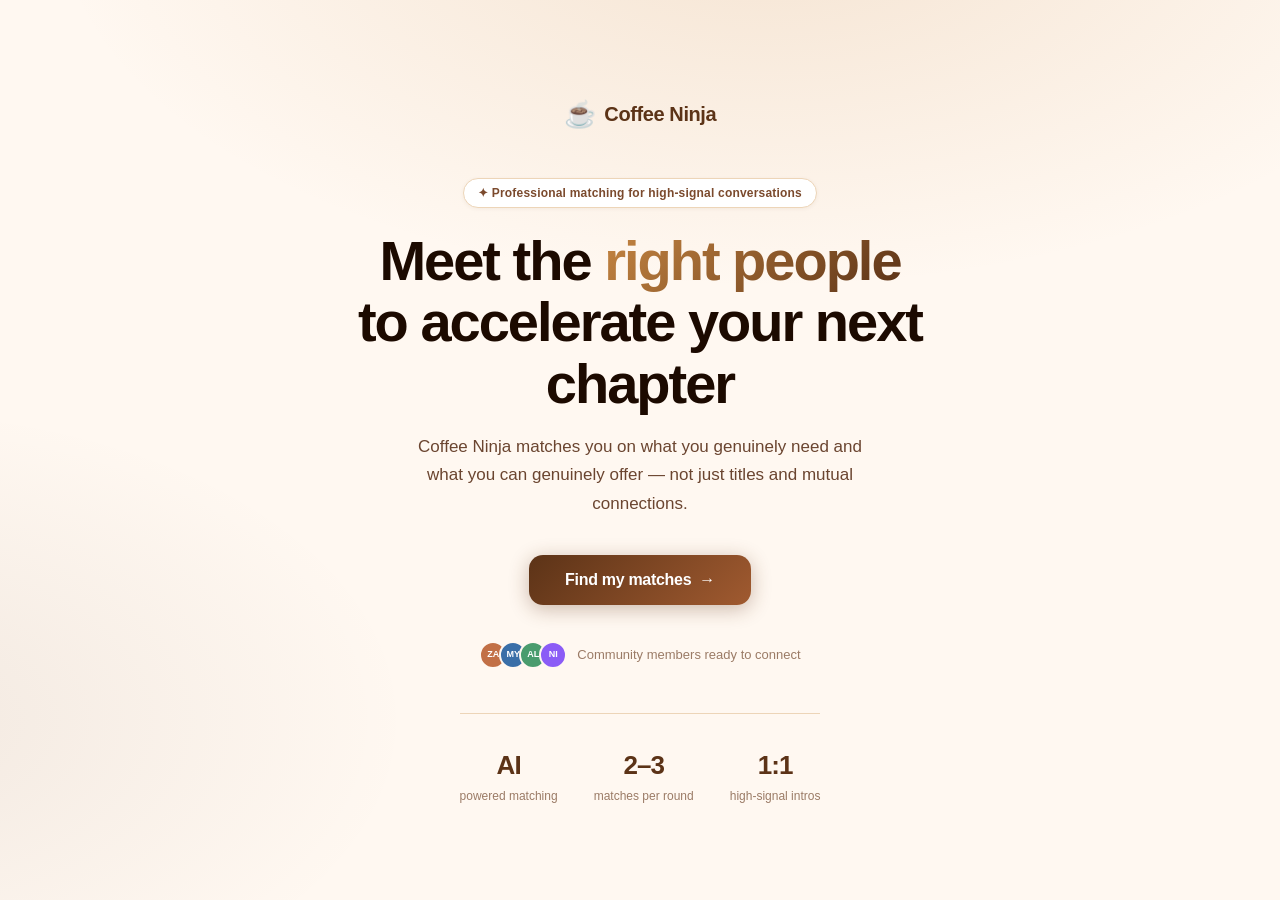
==== commit df6ba561: "Fix mangled index.html from partial merge conflict resolution The previous resolution kept old-front" ====
--- a/frontend/index.html
+++ b/frontend/index.html
@@ -1,216 +1,1294 @@
-<!doctype html>
+<!DOCTYPE html>
 <html lang="en">
-  <head>
-    <meta charset="UTF-8" />
-    <meta name="viewport" content="width=device-width, initial-scale=1.0" />
-    <title>Coffee Ninja</title>
-    <link rel="stylesheet" href="/static/styles.css" />
-  </head>
-  <body>
-    <main class="shell">
-      <header class="topbar">
-        <div class="topbarTitle">
-          <div class="linghangLogo" aria-label="Linghang Mentorship">
-            <svg class="linghangMark" viewBox="0 0 64 64" role="img" aria-hidden="true">
-              <defs>
-                <clipPath id="lh-shield">
-                  <path d="M8 9h48v28c0 12-9.8 22-24 25C17.8 59 8 49 8 37V9z" />
-                </clipPath>
-              </defs>
-              <path d="M8 9h48v28c0 12-9.8 22-24 25C17.8 59 8 49 8 37V9z" fill="#fff" />
-              <g clip-path="url(#lh-shield)">
-                <path d="M3 43l15-10 11 8 16-18 18 15v29H3z" fill="#4c1d95" />
-                <path d="M-2 47c9 0 9 6 18 6s9-6 18-6 9 6 18 6 9-6 18-6v6c-9 0-9 6-18 6s-9-6-18-6-9 6-18 6-9-6-18-6z" fill="#c4b5fd" />
-                <path d="M-2 55c9 0 9 6 18 6s9-6 18-6 9 6 18 6 9-6 18-6v6c-9 0-9 6-18 6s-9-6-18-6-9 6-18 6-9-6-18-6z" fill="#ddd6fe" />
-              </g>
-              <path d="M24 25h16v14H24z" fill="#fff" />
-              <path d="M20 28l12-10 12 10" fill="none" stroke="#fff" stroke-width="5" stroke-linecap="round" stroke-linejoin="round" />
-              <path d="M21 16l6-8 8 3 4 8 9 2" fill="none" stroke="#fff" stroke-width="3" stroke-linecap="round" stroke-linejoin="round" />
-              <circle cx="27" cy="8" r="2.4" fill="#fff" />
-              <circle cx="35" cy="11" r="2.4" fill="#fff" />
-              <circle cx="39" cy="19" r="2.4" fill="#fff" />
-              <circle cx="48" cy="21" r="2.4" fill="#fff" />
-              <path d="M8 9h48v28c0 12-9.8 22-24 25C17.8 59 8 49 8 37V9z" fill="none" stroke="#fff" stroke-width="2" />
-            </svg>
-            <span>
-              <span class="linghangTitle">领航计划</span>
-              <span class="linghangSubtitle">LINGHANG MENTORSHIP</span>
-            </span>
-          </div>
-          <h1>Coffee Ninja</h1>
-          <p>Professional meetup matching for high-signal community conversations.</p>
+<head>
+  <meta charset="UTF-8">
+  <meta name="viewport" content="width=device-width, initial-scale=1.0">
+  <title>Coffee Ninja ☕</title>
+  <style>
+    :root {
+      --espresso:      #1C0A00;
+      --coffee-dark:   #5C3317;
+      --coffee:        #7B4A2D;
+      --latte:         #C68642;
+      --latte-light:   #E8A96B;
+      --cream:         #FFF8F1;
+      --foam:          #FEF0E2;
+      --foam-border:   #EDD5B8;
+      --white:         #FFFFFF;
+      --text-primary:  #1C0A00;
+      --text-secondary:#6B4530;
+      --text-muted:    #9B7B66;
+      --success:       #1F6E3F;
+      --success-bg:    #EBF5EE;
+      --success-border:#A8D5B8;
+      --peer:          #1D4ED8;
+      --peer-bg:       #EEF4FF;
+      --peer-border:   #BFDBFE;
+      --border:        #E8D4C0;
+      --shadow:        0 2px 16px rgba(92,51,23,0.08);
+      --shadow-hover:  0 8px 32px rgba(92,51,23,0.16);
+    }
+
+    *, *::before, *::after { margin:0; padding:0; box-sizing:border-box; }
+
+    body {
+      font-family: -apple-system, BlinkMacSystemFont, 'Segoe UI', 'Helvetica Neue', Arial, sans-serif;
+      background: var(--cream);
+      color: var(--text-primary);
+      min-height: 100vh;
+      line-height: 1.5;
+      -webkit-font-smoothing: antialiased;
+    }
+
+    .screen { animation: screenIn .35s cubic-bezier(.4,0,.2,1); }
+
+    @keyframes screenIn {
+      from { opacity:0; transform:translateY(14px); }
+      to   { opacity:1; transform:translateY(0); }
+    }
+
+    /* ════ WELCOME ════ */
+    .welcome {
+      display: flex;
+      flex-direction: column;
+      align-items: center;
+      justify-content: center;
+      min-height: 100vh;
+      padding: 48px 24px;
+      text-align: center;
+      background: radial-gradient(ellipse 80% 60% at 60% -10%, rgba(198,134,66,.18) 0%, transparent 70%),
+                  radial-gradient(ellipse 60% 50% at -10% 80%, rgba(92,51,23,.08) 0%, transparent 70%),
+                  var(--cream);
+    }
+
+    .logo {
+      display: flex;
+      align-items: center;
+      gap: 9px;
+      margin-bottom: 44px;
+      font-size: 20px;
+      font-weight: 800;
+      color: var(--coffee-dark);
+      letter-spacing: -.4px;
+    }
+    .logo-cup { font-size: 26px; }
+
+    .welcome-badge {
+      display: inline-flex;
+      align-items: center;
+      gap: 6px;
+      background: var(--white);
+      border: 1px solid var(--foam-border);
+      border-radius: 100px;
+      padding: 5px 14px;
+      font-size: 12px;
+      font-weight: 600;
+      color: var(--coffee);
+      margin-bottom: 22px;
+      box-shadow: 0 1px 4px rgba(92,51,23,.06);
+      letter-spacing: .2px;
+    }
+
+    .welcome-title {
+      font-size: clamp(34px, 6vw, 56px);
+      font-weight: 900;
+      color: var(--espresso);
+      line-height: 1.1;
+      letter-spacing: -2px;
+      margin-bottom: 18px;
+      max-width: 580px;
+    }
+    .welcome-title em {
+      font-style: normal;
+      background: linear-gradient(135deg, #C68642, #5C3317);
+      -webkit-background-clip: text;
+      -webkit-text-fill-color: transparent;
+      background-clip: text;
+    }
+
+    .welcome-sub {
+      font-size: 17px;
+      color: var(--text-secondary);
+      max-width: 460px;
+      margin-bottom: 36px;
+      line-height: 1.7;
+    }
+
+    .btn-primary {
+      display: inline-flex;
+      align-items: center;
+      gap: 8px;
+      background: linear-gradient(135deg, var(--coffee-dark) 0%, #A05A30 100%);
+      color: white;
+      border: none;
+      border-radius: 14px;
+      padding: 16px 36px;
+      font-size: 16px;
+      font-weight: 700;
+      cursor: pointer;
+      transition: all .2s;
+      box-shadow: 0 4px 20px rgba(92,51,23,.32);
+      letter-spacing: -.3px;
+    }
+    .btn-primary:hover { transform:translateY(-2px); box-shadow:0 8px 28px rgba(92,51,23,.42); }
+
+    .social-proof {
+      display: flex;
+      align-items: center;
+      gap: 10px;
+      margin-top: 36px;
+      font-size: 13px;
+      color: var(--text-muted);
+    }
+    .avatars { display: flex; }
+    .mini-av {
+      width: 28px; height: 28px;
+      border-radius: 50%;
+      border: 2.5px solid var(--cream);
+      display: flex; align-items: center; justify-content: center;
+      font-size: 9px; font-weight: 800; color: white;
+      margin-left: -8px;
+    }
+    .mini-av:first-child { margin-left: 0; }
+
+    .welcome-stats {
+      display: flex;
+      gap: 36px;
+      margin-top: 44px;
+      padding-top: 32px;
+      border-top: 1px solid var(--foam-border);
+    }
+    .stat { text-align: center; }
+    .stat-n { font-size: 26px; font-weight: 900; color: var(--coffee-dark); letter-spacing: -1px; }
+    .stat-l { font-size: 12px; color: var(--text-muted); margin-top: 2px; }
+
+    /* ════ ONBOARDING ════ */
+    .onboarding {
+      max-width: 540px;
+      margin: 0 auto;
+      padding: 28px 22px 80px;
+    }
+
+    .ob-top {
+      display: flex;
+      align-items: center;
+      justify-content: space-between;
+      margin-bottom: 28px;
+    }
+    .ob-logo { font-size: 15px; font-weight: 800; color: var(--coffee-dark); display: flex; align-items: center; gap: 7px; }
+    .ob-step-count { font-size: 13px; color: var(--text-muted); font-weight: 500; }
+
+    .progress-track {
+      height: 3px;
+      background: var(--foam-border);
+      border-radius: 2px;
+      margin-bottom: 36px;
+      overflow: hidden;
+    }
+    .progress-fill {
+      height: 100%;
+      background: linear-gradient(90deg, var(--coffee-dark), var(--latte));
+      border-radius: 2px;
+      transition: width .45s cubic-bezier(.4,0,.2,1);
+    }
+
+    .step-pill {
+      display: inline-flex;
+      align-items: center;
+      gap: 5px;
+      background: var(--foam);
+      border: 1px solid var(--foam-border);
+      border-radius: 100px;
+      padding: 4px 12px;
+      font-size: 11px;
+      font-weight: 700;
+      color: var(--coffee);
+      letter-spacing: .5px;
+      text-transform: uppercase;
+      margin-bottom: 10px;
+    }
+
+    .step-title {
+      font-size: clamp(22px, 4.5vw, 30px);
+      font-weight: 900;
+      color: var(--espresso);
+      letter-spacing: -1px;
+      margin-bottom: 6px;
+      line-height: 1.2;
+    }
+    .step-sub {
+      font-size: 14px;
+      color: var(--text-secondary);
+      margin-bottom: 26px;
+      line-height: 1.6;
+    }
+
+    .field-group { margin-bottom: 18px; }
+    .field-label {
+      display: block;
+      font-size: 12px; font-weight: 700;
+      color: var(--text-secondary);
+      text-transform: uppercase; letter-spacing: .5px;
+      margin-bottom: 7px;
+    }
+    .field-input, .field-textarea {
+      width: 100%;
+      padding: 13px 15px;
+      border: 1.5px solid var(--border);
+      border-radius: 12px;
+      font-size: 15px;
+      color: var(--text-primary);
+      background: var(--white);
+      font-family: inherit;
+      outline: none;
+      transition: all .18s;
+    }
+    .field-input:focus, .field-textarea:focus {
+      border-color: var(--latte);
+      box-shadow: 0 0 0 3px rgba(198,134,66,.14);
+    }
+    .field-input::placeholder, .field-textarea::placeholder { color: var(--text-muted); }
+    .field-textarea { resize: none; min-height: 86px; }
+
+    .role-grid {
+      display: grid;
+      grid-template-columns: 1fr 1fr;
+      gap: 9px;
+      margin-bottom: 4px;
+    }
+    .role-tile {
+      padding: 13px 14px;
+      border: 1.5px solid var(--border);
+      border-radius: 13px;
+      cursor: pointer;
+      background: var(--white);
+      transition: all .18s;
+      text-align: left;
+    }
+    .role-tile:hover:not(.sel) { border-color: var(--latte); background: var(--foam); }
+    .role-tile.sel { border-color: var(--coffee-dark); background: var(--foam); }
+    .tile-em { font-size: 20px; display: block; margin-bottom: 5px; }
+    .tile-label { font-size: 13px; font-weight: 700; color: var(--text-primary); display: block; }
+    .tile-sub { font-size: 11px; color: var(--text-muted); display: block; margin-top: 2px; }
+
+    .chips { display: flex; flex-wrap: wrap; gap: 8px; margin-bottom: 10px; }
+    .chip {
+      display: inline-flex;
+      align-items: center;
+      gap: 6px;
+      padding: 9px 15px;
+      border: 1.5px solid var(--border);
+      border-radius: 100px;
+      font-size: 13px; font-weight: 500;
+      cursor: pointer;
+      background: var(--white);
+      color: var(--text-secondary);
+      transition: all .18s;
+      user-select: none;
+    }
+    .chip:hover:not(.sel) { border-color: var(--latte); color: var(--coffee); }
+    .chip.sel { background: var(--coffee-dark); border-color: var(--coffee-dark); color: white; }
+    .chips-hint { font-size: 12px; color: var(--text-muted); }
+
+    .exp-row { display: flex; gap: 8px; margin-bottom: 4px; }
+    .exp-tile {
+      flex: 1;
+      padding: 11px 6px;
+      border: 1.5px solid var(--border);
+      border-radius: 11px;
+      text-align: center;
+      cursor: pointer;
+      background: var(--white);
+      transition: all .18s;
+    }
+    .exp-tile:hover:not(.sel) { border-color: var(--latte); }
+    .exp-tile.sel { border-color: var(--coffee-dark); background: var(--foam); }
+    .exp-n { font-size: 15px; font-weight: 800; color: var(--espresso); display: block; }
+    .exp-l { font-size: 10px; color: var(--text-muted); display: block; margin-top: 2px; }
+
+    .step-nav {
+      display: flex;
+      justify-content: space-between;
+      align-items: center;
+      margin-top: 28px;
+    }
+    .btn-back {
+      padding: 12px 20px;
+      border: 1.5px solid var(--border);
+      border-radius: 11px;
+      font-size: 14px; font-weight: 600;
+      color: var(--text-muted);
+      background: var(--white);
+      cursor: pointer;
+      transition: all .18s;
+    }
+    .btn-back:hover { border-color: var(--coffee); color: var(--coffee); }
+    .btn-next {
+      display: inline-flex;
+      align-items: center;
+      gap: 7px;
+      padding: 13px 28px;
+      background: linear-gradient(135deg, var(--coffee-dark), #A05A30);
+      border: none;
+      border-radius: 11px;
+      font-size: 14px; font-weight: 700;
+      color: white;
+      cursor: pointer;
+      transition: all .2s;
+    }
+    .btn-next:hover { transform:translateY(-1px); box-shadow:0 4px 14px rgba(92,51,23,.3); }
+    .btn-next:disabled { opacity:.35; cursor:not-allowed; transform:none; box-shadow:none; }
+
+    /* ════ MATCHING ════ */
+    .matching {
+      display: flex;
+      flex-direction: column;
+      align-items: center;
+      justify-content: center;
+      min-height: 100vh;
+      padding: 40px 24px;
+      text-align: center;
+      background: radial-gradient(ellipse 70% 55% at 50% 30%, rgba(198,134,66,.14) 0%, transparent 65%), var(--cream);
+    }
+
+    .brew-wrap { position: relative; margin-bottom: 32px; }
+    .brew-ring {
+      width: 90px; height: 90px;
+      border-radius: 50%;
+      border: 3px solid var(--foam-border);
+      border-top-color: var(--coffee);
+      animation: spin 1s linear infinite;
+    }
+    .brew-cup {
+      position: absolute; top:50%; left:50%;
+      transform: translate(-50%,-50%);
+      font-size: 34px;
+      animation: floatBrew 2s ease-in-out infinite;
+    }
+    @keyframes spin { to { transform:rotate(360deg); } }
+    @keyframes floatBrew {
+      0%,100% { transform:translate(-50%,-50%) scale(1); }
+      50%      { transform:translate(-50%,-52%) scale(1.08); }
+    }
+
+    .matching-title {
+      font-size: 24px; font-weight: 800;
+      color: var(--espresso);
+      letter-spacing: -.6px;
+      margin-bottom: 24px;
+    }
+
+    .matching-steps { list-style: none; }
+    .matching-steps li {
+      font-size: 14px;
+      color: var(--text-muted);
+      padding: 5px 0;
+      transition: all .3s;
+    }
+    .matching-steps li.active { color: var(--coffee); font-weight: 700; }
+    .matching-steps li.done  { color: var(--success); }
+
+    .match-error {
+      margin-top: 20px;
+      padding: 14px 18px;
+      background: #FFF0EE;
+      border: 1px solid #FFCFC8;
+      border-radius: 12px;
+      font-size: 14px;
+      color: #B03020;
+      max-width: 400px;
+    }
+
+    /* ════ MATCHES ════ */
+    .matches-wrap {
+      max-width: 640px;
+      margin: 0 auto;
+      padding: 28px 18px 64px;
+    }
+
+    .matches-logo {
+      display: flex; align-items: center; gap: 7px;
+      font-size: 15px; font-weight: 800; color: var(--coffee-dark);
+      margin-bottom: 22px;
+    }
+
+    .found-pill {
+      display: inline-flex;
+      align-items: center;
+      gap: 7px;
+      background: var(--success-bg);
+      border: 1px solid var(--success-border);
+      border-radius: 100px;
+      padding: 5px 14px;
+      font-size: 12px; font-weight: 700;
+      color: var(--success);
+      margin-bottom: 11px;
+    }
+
+    .matches-title {
+      font-size: clamp(22px, 4.5vw, 30px);
+      font-weight: 900;
+      color: var(--espresso);
+      letter-spacing: -1px;
+      margin-bottom: 5px;
+      line-height: 1.2;
+    }
+    .matches-sub { font-size: 14px; color: var(--text-secondary); margin-bottom: 22px; }
+
+    .your-profile {
+      display: flex;
+      gap: 13px;
+      align-items: flex-start;
+      background: var(--foam);
+      border: 1px solid var(--foam-border);
+      border-radius: 14px;
+      padding: 15px 16px;
+      margin-bottom: 22px;
+    }
+    .you-av {
+      width: 42px; height: 42px;
+      border-radius: 50%;
+      background: linear-gradient(135deg, var(--coffee-dark), var(--coffee));
+      display: flex; align-items: center; justify-content: center;
+      font-size: 14px; font-weight: 800; color: white;
+      flex-shrink: 0;
+    }
+    .you-name { font-size: 14px; font-weight: 700; color: var(--espresso); }
+    .you-role { font-size: 12px; color: var(--text-muted); margin-top: 2px; }
+    .you-tags { display: flex; flex-wrap: wrap; gap: 5px; margin-top: 8px; }
+    .you-tag {
+      font-size: 11px; font-weight: 500;
+      background: var(--white);
+      border: 1px solid var(--border);
+      border-radius: 100px;
+      padding: 2px 9px;
+      color: var(--text-secondary);
+    }
+
+    /* ── MATCH CARD ── */
+    .match-card {
+      background: var(--white);
+      border: 1px solid var(--border);
+      border-radius: 20px;
+      margin-bottom: 18px;
+      overflow: hidden;
+      box-shadow: var(--shadow);
+      transition: box-shadow .2s;
+    }
+    .match-card:hover { box-shadow: var(--shadow-hover); }
+
+    .card-head {
+      display: flex;
+      gap: 13px;
+      align-items: flex-start;
+      padding: 18px 18px 15px;
+      border-bottom: 1px solid var(--foam-border);
+    }
+    .match-av {
+      width: 50px; height: 50px;
+      border-radius: 50%;
+      display: flex; align-items: center; justify-content: center;
+      font-size: 16px; font-weight: 800; color: white;
+      flex-shrink: 0;
+    }
+    .card-meta { flex: 1; min-width: 0; }
+    .card-name { font-size: 16px; font-weight: 800; color: var(--espresso); letter-spacing: -.3px; }
+    .card-headline { font-size: 13px; color: var(--text-secondary); margin-top: 2px; }
+    .card-bg { font-size: 12px; color: var(--text-muted); margin-top: 3px; line-height: 1.4; }
+    .card-score { font-size: 12px; color: var(--latte); font-weight: 700; margin-top: 5px; }
+
+    .type-badge {
+      flex-shrink: 0;
+      font-size: 10px; font-weight: 800;
+      padding: 4px 10px;
+      border-radius: 100px;
+      text-transform: uppercase;
+      letter-spacing: .5px;
+      white-space: nowrap;
+    }
+    .badge-mutual { background:#FFF3E0; color:#BF4D00; border:1px solid #FFD09E; }
+    .badge-give   { background:var(--success-bg); color:var(--success); border:1px solid var(--success-border); }
+    .badge-peer   { background:var(--peer-bg); color:var(--peer); border:1px solid var(--peer-border); }
+
+    .card-section {
+      padding: 16px 18px;
+      border-bottom: 1px solid var(--foam-border);
+    }
+    .section-lbl {
+      font-size: 10px; font-weight: 800;
+      text-transform: uppercase; letter-spacing: 1px;
+      color: var(--text-muted);
+      margin-bottom: 12px;
+    }
+
+    .exchange {
+      display: grid;
+      grid-template-columns: 1fr 1fr;
+      gap: 8px;
+    }
+    .ex-cell {
+      border-radius: 12px;
+      padding: 12px 13px;
+      background: var(--foam);
+    }
+    .ex-cell.you  { border-left: 3px solid var(--latte-light); }
+    .ex-cell.them { border-left: 3px solid var(--coffee-dark); }
+    .ex-dir {
+      font-size: 10px; font-weight: 800;
+      text-transform: uppercase; letter-spacing: .5px;
+      margin-bottom: 5px;
+    }
+    .ex-dir.you  { color: #A06020; }
+    .ex-dir.them { color: var(--coffee-dark); }
+    .ex-text { font-size: 13px; color: var(--text-primary); line-height: 1.45; }
+
+    .why-box {
+      margin-top: 11px;
+      padding: 12px 13px;
+      background: #FFFAF2;
+      border-radius: 11px;
+      border-left: 3px solid var(--latte);
+    }
+    .why-text { font-size: 13px; color: var(--text-secondary); line-height: 1.6; }
+
+    .evidence-list { display: flex; flex-direction: column; gap: 6px; margin-top: 8px; }
+    .evidence-item {
+      font-size: 12px;
+      color: var(--text-muted);
+      padding: 6px 10px;
+      background: var(--foam);
+      border-radius: 8px;
+      line-height: 1.4;
+    }
+
+    .prompt-list { display: flex; flex-direction: column; gap: 9px; }
+    .prompt-item {
+      display: flex; gap: 10px;
+      align-items: flex-start;
+      background: var(--foam);
+      border-radius: 12px;
+      padding: 12px 13px;
+    }
+    .prompt-ico { font-size: 15px; flex-shrink: 0; margin-top: 1px; }
+    .prompt-txt { font-size: 13px; color: var(--text-secondary); line-height: 1.55; font-style: italic; }
+
+    .card-action { padding: 15px 18px; }
+
+    .btn-interested {
+      width: 100%;
+      display: flex; align-items: center; justify-content: center; gap: 8px;
+      padding: 14px;
+      background: linear-gradient(135deg, var(--coffee-dark) 0%, #A05A30 100%);
+      border: none;
+      border-radius: 13px;
+      font-size: 15px; font-weight: 700;
+      color: white;
+      cursor: pointer;
+      transition: all .2s;
+      letter-spacing: -.2px;
+    }
+    .btn-interested:hover { transform:translateY(-1px); box-shadow:0 6px 22px rgba(92,51,23,.32); }
+
+    .interested-state {
+      background: var(--success-bg);
+      border: 1px solid var(--success-border);
+      border-radius: 13px;
+      padding: 18px 16px;
+      text-align: center;
+      animation: screenIn .3s ease;
+    }
+    .int-icon { font-size: 28px; margin-bottom: 8px; }
+    .int-title { font-size: 15px; font-weight: 800; color: var(--success); margin-bottom: 5px; }
+    .int-msg { font-size: 13px; color: #3D6B50; line-height: 1.55; }
+    .intro-preview {
+      background: white;
+      border: 1px solid var(--success-border);
+      border-radius: 11px;
+      padding: 12px 13px;
+      margin-top: 12px;
+      text-align: left;
+    }
+    .intro-lbl {
+      font-size: 10px; font-weight: 800;
+      text-transform: uppercase; letter-spacing: .5px;
+      color: var(--text-muted);
+      margin-bottom: 6px;
+    }
+    .intro-txt { font-size: 13px; color: var(--text-secondary); line-height: 1.6; }
+
+    .activity-tag {
+      display: inline-flex;
+      align-items: center;
+      gap: 5px;
+      background: var(--foam);
+      border: 1px solid var(--foam-border);
+      border-radius: 100px;
+      padding: 4px 12px;
+      font-size: 12px;
+      color: var(--coffee);
+      font-weight: 600;
+      margin-top: 10px;
+    }
+
+    .match-footer {
+      display: flex;
+      gap: 1px;
+      background: var(--border);
+      border: 1px solid var(--border);
+      border-radius: 16px;
+      overflow: hidden;
+      margin-top: 24px;
+    }
+    .mf-stat {
+      flex: 1;
+      text-align: center;
+      padding: 16px 8px;
+      background: var(--foam);
+    }
+    .mf-n { font-size: 22px; font-weight: 900; color: var(--espresso); letter-spacing: -.5px; }
+    .mf-l { font-size: 11px; color: var(--text-muted); margin-top: 2px; line-height: 1.3; }
+
+    .llm-badge {
+      display: inline-flex;
+      align-items: center;
+      gap: 5px;
+      font-size: 11px;
+      color: var(--text-muted);
+      margin-bottom: 16px;
+      padding: 4px 10px;
+      background: var(--foam);
+      border: 1px solid var(--foam-border);
+      border-radius: 100px;
+    }
+
+    /* ── AUTH STEP ── */
+    .pw-wrap { position: relative; }
+    .pw-wrap .field-input { padding-right: 46px; }
+    .pw-toggle {
+      position: absolute; right: 13px; top: 50%;
+      transform: translateY(-50%);
+      background: none; border: none;
+      font-size: 17px; cursor: pointer;
+      color: var(--text-muted);
+      line-height: 1;
+      padding: 4px;
+    }
+    .pw-toggle:hover { color: var(--coffee); }
+
+    .auth-error {
+      background: #FFF0EE;
+      border: 1px solid #FFCFC8;
+      border-radius: 10px;
+      padding: 10px 13px;
+      font-size: 13px;
+      color: #B03020;
+      margin-bottom: 14px;
+    }
+
+    .auth-mode-toggle {
+      text-align: center;
+      margin-top: 16px;
+      font-size: 13px;
+      color: var(--text-muted);
+    }
+    .auth-mode-toggle button {
+      background: none; border: none;
+      color: var(--coffee);
+      font-size: 13px; font-weight: 600;
+      cursor: pointer; text-decoration: underline;
+      padding: 0; margin-left: 4px;
+    }
+
+    @media (max-width: 480px) {
+      .exchange { grid-template-columns: 1fr; }
+      .welcome-stats { gap: 20px; }
+      .exp-row { flex-wrap: wrap; }
+      .exp-tile { min-width: calc(33% - 6px); }
+    }
+  </style>
+</head>
+<body>
+<div id="app"></div>
+
+<script>
+/* ════ STATE ════ */
+const S = {
+  screen: 'welcome',
+  step: 0,
+  auth: { email: '', password: '', mode: 'signup', showPw: false, error: '' },
+  form: {
+    name: '', role: '', roleQuick: '',
+    needs: [], offers: [],
+    exp: '', proud: '',
+  },
+  interested: {},
+  apiMatches: [],
+  apiProfile: null,
+  usedLlm: false,
+  querySummary: '',
+  error: null,
+};
+
+/* ════ ONBOARDING OPTIONS ════ */
+const NEEDS = [
+  { id:'pm',      em:'🚀', label:'Break into Product Management' },
+  { id:'ai',      em:'🤖', label:'AI / ML product thinking' },
+  { id:'leap',    em:'🏃', label:'Consulting → startup / tech leap' },
+  { id:'growth',  em:'📈', label:'Growth & GTM strategy' },
+  { id:'zero',    em:'⚡', label:'Building 0→1 products' },
+  { id:'exec',    em:'🏛️', label:'Executive / leadership track' },
+  { id:'collab',  em:'🤝', label:'Find collaborators / co-founders' },
+  { id:'demo',    em:'🎯', label:'Demo feedback & product critique' },
+];
+
+const OFFERS = [
+  { id:'consulting', em:'📐', label:'Structured problem solving' },
+  { id:'data',       em:'📊', label:'Data analysis & storytelling' },
+  { id:'stk',        em:'🤝', label:'Executive stakeholder management' },
+  { id:'eng',        em:'⚙️', label:'Engineering / technical depth' },
+  { id:'gplay',      em:'🗺️', label:'Growth playbooks & metrics' },
+  { id:'domain',     em:'🏥', label:'Domain expertise (healthcare, finance…)' },
+  { id:'design',     em:'🎨', label:'Product design & UX' },
+  { id:'community',  em:'🌱', label:'Community building' },
+];
+
+/* ════ RENDER ════ */
+function render() {
+  const views = { welcome: renderWelcome, onboarding: renderOnboarding, matching: renderMatching, matches: renderMatches };
+  document.getElementById('app').innerHTML = (views[S.screen] || renderWelcome)();
+  wire();
+}
+
+/* ── WELCOME ── */
+function renderWelcome() {
+  return `
+  <div class="screen welcome">
+    <div class="logo"><span class="logo-cup">☕</span> Coffee Ninja</div>
+    <div class="welcome-badge">✦ Professional matching for high-signal conversations</div>
+    <h1 class="welcome-title">Meet the <em>right people</em><br>to accelerate your next chapter</h1>
+    <p class="welcome-sub">Coffee Ninja matches you on what you genuinely need and what you can genuinely offer — not just titles and mutual connections.</p>
+    <button class="btn-primary" data-a="start">Find my matches <span>→</span></button>
+    <div class="social-proof">
+      <div class="avatars">
+        <div class="mini-av" style="background:#C27046">ZA</div>
+        <div class="mini-av" style="background:#3A6FA8">MY</div>
+        <div class="mini-av" style="background:#4A9C6E">AL</div>
+        <div class="mini-av" style="background:#8B5CF6">NI</div>
+      </div>
+      <span>Community members ready to connect</span>
+    </div>
+    <div class="welcome-stats">
+      <div class="stat"><div class="stat-n">AI</div><div class="stat-l">powered matching</div></div>
+      <div class="stat"><div class="stat-n">2–3</div><div class="stat-l">matches per round</div></div>
+      <div class="stat"><div class="stat-n">1:1</div><div class="stat-l">high-signal intros</div></div>
+    </div>
+  </div>`;
+}
+
+/* ── ONBOARDING ── */
+const STEPS = 5;
+
+function renderOnboarding() {
+  const pct = ((S.step + 1) / STEPS) * 100;
+  const stepFns = [stepAuth, step0, step1, step2, step3];
+  return `
+  <div class="screen onboarding">
+    <div class="ob-top">
+      <div class="ob-logo">☕ Coffee Ninja</div>
+      <div class="ob-step-count">${S.step + 1} / ${STEPS}</div>
+    </div>
+    <div class="progress-track"><div class="progress-fill" style="width:${pct}%"></div></div>
+    ${stepFns[S.step]()}
+  </div>`;
+}
+
+function stepAuth() {
+  const isLogin = S.auth.mode === 'login';
+  const canNext = S.auth.email.trim() && S.auth.password.length >= 6;
+  return `
+  <div class="step-pill">🔑 ${isLogin ? 'Log In' : 'Create Account'}</div>
+  <h2 class="step-title">${isLogin ? 'Welcome back.' : 'Let\'s get you set up.'}</h2>
+  <p class="step-sub">${isLogin ? 'Log in to see your matches and continue where you left off.' : 'Create a free account to find your first matches.'}</p>
+  ${S.auth.error ? `<div class="auth-error">${esc(S.auth.error)}</div>` : ''}
+  <div class="field-group">
+    <label class="field-label">Email</label>
+    <input class="field-input" type="email" placeholder="you@example.com" data-auth="email" value="${esc(S.auth.email)}" autocomplete="email">
+  </div>
+  <div class="field-group">
+    <label class="field-label">Password <span style="font-weight:400;text-transform:none;letter-spacing:0">(min 6 characters)</span></label>
+    <div class="pw-wrap">
+      <input class="field-input" type="${S.auth.showPw ? 'text' : 'password'}" placeholder="••••••••" data-auth="password" value="${esc(S.auth.password)}" autocomplete="${isLogin ? 'current-password' : 'new-password'}">
+      <button class="pw-toggle" data-a="toggle-pw" type="button">${S.auth.showPw ? '🙈' : '👁️'}</button>
+    </div>
+  </div>
+  <div class="step-nav">
+    <button class="btn-back" data-a="back">← Back</button>
+    <button class="btn-next" data-a="auth-next" ${canNext ? '' : 'disabled'}>${isLogin ? 'Log in' : 'Create account'} →</button>
+  </div>
+  <div class="auth-mode-toggle">
+    ${isLogin ? "Don't have an account?" : 'Already have an account?'}
+    <button data-a="toggle-mode">${isLogin ? 'Sign up' : 'Log in'}</button>
+  </div>`;
+}
+
+function step0() {
+  const roles = [
+    { id:'consultant', em:'📐', lbl:'Consultant',      sub:'MBB / Big 4 / boutique' },
+    { id:'pm',         em:'🗺️', lbl:'Product Manager', sub:'Tech / startup' },
+    { id:'engineer',   em:'⚙️', lbl:'Engineer',        sub:'Builder / maker' },
+    { id:'founder',    em:'🚀', lbl:'Founder / MBA',    sub:'0→1 / career transition' },
+  ];
+  const canNext = S.form.name.trim() || S.form.role.trim();
+  return `
+  <div class="step-pill">✦ About you</div>
+  <h2 class="step-title">First, who are you?</h2>
+  <p class="step-sub">Just enough context so matches understand where you're coming from.</p>
+  <div class="field-group">
+    <label class="field-label">Your name</label>
+    <input class="field-input" type="text" placeholder="e.g. Alex Chen" data-field="name" value="${esc(S.form.name)}">
+  </div>
+  <div class="field-group">
+    <label class="field-label">Current role (or "in between")</label>
+    <input class="field-input" type="text" placeholder="e.g. Strategy Consultant at BCG" data-field="role" value="${esc(S.form.role)}">
+  </div>
+  <div class="field-group">
+    <label class="field-label">Or pick a quick type</label>
+    <div class="role-grid">
+      ${roles.map(r => `
+      <div class="role-tile ${S.form.roleQuick===r.id?'sel':''}" data-rq="${r.id}">
+        <span class="tile-em">${r.em}</span>
+        <span class="tile-label">${r.lbl}</span>
+        <span class="tile-sub">${r.sub}</span>
+      </div>`).join('')}
+    </div>
+  </div>
+  <div class="step-nav">
+    <button class="btn-back" data-a="back">← Back</button>
+    <button class="btn-next" data-a="next" ${canNext?'':'disabled'}>Continue →</button>
+  </div>`;
+}
+
+function step1() {
+  return `
+  <div class="step-pill">🎯 Your needs</div>
+  <h2 class="step-title">What are you trying to figure out?</h2>
+  <p class="step-sub">Pick up to 3 things you genuinely need help with right now. Honesty here makes matches 10× better.</p>
+  <div class="chips">
+    ${NEEDS.map(o => `<div class="chip ${S.form.needs.includes(o.id)?'sel':''}" data-tn="${o.id}">${o.em} ${o.label}</div>`).join('')}
+  </div>
+  <p class="chips-hint">Select 1–3 that resonate most</p>
+  <div class="step-nav">
+    <button class="btn-back" data-a="back">← Back</button>
+    <button class="btn-next" data-a="next" ${S.form.needs.length?'':'disabled'}>Continue →</button>
+  </div>`;
+}
+
+function step2() {
+  return `
+  <div class="step-pill">💡 What you offer</div>
+  <h2 class="step-title">What can you genuinely offer?</h2>
+  <p class="step-sub">Good matches are two-way. What do you bring to the table — even mid-transition?</p>
+  <div class="chips">
+    ${OFFERS.map(o => `<div class="chip ${S.form.offers.includes(o.id)?'sel':''}" data-to="${o.id}">${o.em} ${o.label}</div>`).join('')}
+  </div>
+  <p class="chips-hint">Select 1–3 genuine strengths</p>
+  <div class="step-nav">
+    <button class="btn-back" data-a="back">← Back</button>
+    <button class="btn-next" data-a="next" ${S.form.offers.length?'':'disabled'}>Continue →</button>
+  </div>`;
+}
+
+function step3() {
+  const exps = ['0–2','2–4','4–7','7–10','10+'];
+  return `
+  <div class="step-pill">⚡ Quick context</div>
+  <h2 class="step-title">Almost there.</h2>
+  <p class="step-sub">Two quick questions so matches understand your actual situation.</p>
+  <div class="field-group">
+    <label class="field-label">Years of total experience</label>
+    <div class="exp-row">
+      ${exps.map(e => `
+      <div class="exp-tile ${S.form.exp===e?'sel':''}" data-exp="${e}">
+        <span class="exp-n">${e}</span><span class="exp-l">yrs</span>
+      </div>`).join('')}
+    </div>
+  </div>
+  <div class="field-group">
+    <label class="field-label">One thing you're proud of <span style="font-weight:400;text-transform:none;letter-spacing:0">(optional)</span></label>
+    <textarea class="field-textarea" data-field="proud" placeholder="e.g. Shipped a side project with 5K users. Doesn't have to be impressive — just real.">${esc(S.form.proud)}</textarea>
+  </div>
+  <div class="step-nav">
+    <button class="btn-back" data-a="back">← Back</button>
+    <button class="btn-next" data-a="go-match">☕ Find my matches →</button>
+  </div>`;
+}
+
+/* ── MATCHING ── */
+function renderMatching() {
+  const errHtml = S.error
+    ? `<div class="match-error">⚠️ ${esc(S.error)}</div>`
+    : '';
+  return `
+  <div class="screen matching">
+    <div class="brew-wrap">
+      <div class="brew-ring"></div>
+      <div class="brew-cup">☕</div>
+    </div>
+    <h2 class="matching-title">Brewing your matches…</h2>
+    <ul class="matching-steps">
+      <li id="ms1" class="active">Building your profile</li>
+      <li id="ms2">Scanning community profiles</li>
+      <li id="ms3">Scoring mutual value exchange</li>
+      <li id="ms4">Crafting conversation starters</li>
+    </ul>
+    ${errHtml}
+  </div>`;
+}
+
+/* ── MATCHES ── */
+function renderMatches() {
+  const nm   = S.form.name || 'You';
+  const init = nm.split(' ').map(w=>w[0]).join('').toUpperCase().slice(0,2) || 'YO';
+  const role = S.form.role || 'Community member';
+  const needLbls  = S.form.needs.map(id => NEEDS.find(o=>o.id===id)?.label).filter(Boolean);
+  const offerLbls = S.form.offers.map(id => OFFERS.find(o=>o.id===id)?.label).filter(Boolean);
+  const count = S.apiMatches.length;
+
+  return `
+  <div class="screen matches-wrap">
+    <div class="matches-logo">☕ Coffee Ninja</div>
+    <div class="found-pill">✓ ${count} match${count!==1?'es':''} found for you</div>
+    <h1 class="matches-title">We found people who make sense</h1>
+    <p class="matches-sub">${esc(S.querySummary) || 'Each match is scored on genuine mutual value — not just who might be nice to know.'}</p>
+    ${S.usedLlm ? '<div class="llm-badge">✨ AI-powered matching</div>' : '<div class="llm-badge">⚙️ Local matching (no API key)</div>'}
+
+    <div class="your-profile">
+      <div class="you-av">${init}</div>
+      <div>
+        <div class="you-name">${esc(nm)}</div>
+        <div class="you-role">${esc(role)}</div>
+        <div class="you-tags">
+          ${needLbls.map(l=>`<span class="you-tag">Needs: ${l}</span>`).join('')}
+          ${offerLbls.map(l=>`<span class="you-tag">Offers: ${l}</span>`).join('')}
         </div>
-        <div class="status" id="modelStatus">Checking backend</div>
-      </header>
-
-      <nav class="tabs" aria-label="Coffee Ninja flows">
-        <button class="tab active" data-panel="onboardingPanel">1. Onboarding</button>
-        <button class="tab" data-panel="matchingPanel">2. Matching</button>
-        <button class="tab" data-panel="chatPanel">3. Chat</button>
-      </nav>
-
-      <section class="panel active" id="onboardingPanel">
-        <div class="sectionHeader">
-          <h2>Set Up User Profile</h2>
-          <p>Collect the professional signals the matcher needs: intent, expertise, availability, and constraints.</p>
+      </div>
+    </div>
+
+    ${S.apiMatches.map(m => card(m, needLbls, offerLbls)).join('')}
+
+    <div class="match-footer">
+      <div class="mf-stat"><div class="mf-n">${count}</div><div class="mf-l">matches found</div></div>
+      <div class="mf-stat"><div class="mf-n">AI</div><div class="mf-l">ranked by intent fit</div></div>
+      <div class="mf-stat"><div class="mf-n">1:1</div><div class="mf-l">warm intro ready</div></div>
+    </div>
+  </div>`;
+}
+
+function card(m, userNeedsLbls, userOffersLbls) {
+  const isInt = S.interested[m.candidate_id];
+  const score = Math.round((m.score || 0) * 100);
+  const stars  = score>=80 ? '★★★' : score>=60 ? '★★☆' : '★☆☆';
+  const type   = (m.match_type || 'peer').toLowerCase();
+  const badgeCls = type.includes('mutual') ? 'badge-mutual' : type.includes('give') || type.includes('mentor') ? 'badge-give' : 'badge-peer';
+  const typeLbl  = type.includes('mutual') ? '⭐ Mutual Exchange' : type.includes('give') || type.includes('mentor') ? '🌱 Give-First' : '🤜 Peer Match';
+  const avColor  = nameColor(m.candidate_name);
+  const avInit   = m.candidate_name.split(' ').map(w=>w[0]).join('').toUpperCase().slice(0,2);
+
+  const youWant  = userNeedsLbls.join(', ') || 'Professional growth';
+  const youHave  = userOffersLbls.join(', ') || 'Your unique skills';
+  const theyDid  = m.evidence && m.evidence[0] ? m.evidence[0] : m.why_now;
+  const theyWant = m.evidence && m.evidence[1] ? m.evidence[1] : '';
+
+  const promptEmojis = ['🔍','🎯','💡','🤝','⚡'];
+  const prompts = (m.conversation_starters || []).slice(0,2).map((txt, i) => ({ em: promptEmojis[i] || '💬', txt }));
+
+  const evidenceExtra = (m.evidence || []).slice(2);
+
+  const actionHtml = isInt
+    ? `<div class="interested-state">
+        <div class="int-icon">☕</div>
+        <div class="int-title">You're matched with ${esc(m.candidate_name)}</div>
+        <div class="int-msg">Coffee Ninja will send ${esc(m.candidate_name)} a warm intro note. Most matches respond within 24–48 hours.</div>
+        ${m.next_step_message ? `<div class="intro-preview">
+          <div class="intro-lbl">Your intro — preview</div>
+          <div class="intro-txt">${esc(m.next_step_message)}</div>
+        </div>` : ''}
+      </div>`
+    : `<button class="btn-interested" data-a="interested" data-mid="${m.candidate_id}">☕ I'm Interested</button>`;
+
+  return `
+  <div class="match-card" id="card-${m.candidate_id}">
+    <div class="card-head">
+      <div class="match-av" style="background:${avColor}">${avInit}</div>
+      <div class="card-meta">
+        <div class="card-name">${esc(m.candidate_name)}</div>
+        <div class="card-headline">${esc(m.candidate_headline)}</div>
+        ${theyDid ? `<div class="card-bg">${esc(theyDid.length > 80 ? theyDid.slice(0,80)+'…' : theyDid)}</div>` : ''}
+        <div class="card-score">${stars} ${score}% match</div>
+      </div>
+      <span class="type-badge ${badgeCls}">${typeLbl}</span>
+    </div>
+
+    <div class="card-section">
+      <div class="section-lbl">Why this match</div>
+      <div class="exchange">
+        <div class="ex-cell you">
+          <div class="ex-dir you">YOUR GOAL</div>
+          <div class="ex-text">${esc(youWant)}</div>
         </div>
-
-        <form id="profileForm" class="formGrid">
-          <label>
-            Name
-            <input name="name" required value="Yefei Wang" />
-          </label>
-          <label>
-            Headline
-            <input name="headline" value="AI builder exploring community matching tools" />
-          </label>
-          <label>
-            Company
-            <input name="company" value="Coffee Ninja" />
-          </label>
-          <label>
-            Level
-            <input name="level" value="Builder" />
-          </label>
-          <label>
-            Years
-            <input name="years" value="8 years" />
-          </label>
-          <label>
-            Location
-            <input name="location" value="Mountain View / Palo Alto" />
-          </label>
-          <label>
-            Availability
-            <input name="availability" value="Saturday afternoon, weekday coffee" />
-          </label>
-          <div class="chipField">
-            <span>I can help with</span>
-            <div class="chipGroup" data-chip-target="can_help_with">
-              <button type="button" data-value="Python backend">Python backend</button>
-              <button type="button" data-value="LLM apps">LLM apps</button>
-              <button type="button" data-value="product prototyping">Product prototyping</button>
-              <button type="button" data-value="community tooling">Community tooling</button>
-            </div>
-            <input name="can_help_with" value="Python backend, LLM apps, product prototyping" />
-          </div>
-          <div class="chipField">
-            <span>I want help with</span>
-            <div class="chipGroup" data-chip-target="want_help_with">
-              <button type="button" data-value="demo storytelling">Demo storytelling</button>
-              <button type="button" data-value="community growth">Community growth</button>
-              <button type="button" data-value="Qdrant architecture">Qdrant architecture</button>
-              <button type="button" data-value="AI PM transition">AI PM transition</button>
-            </div>
-            <input name="want_help_with" value="demo storytelling, community growth, Qdrant architecture" />
-          </div>
-          <div class="chipField">
-            <span>Conversation style</span>
-            <div class="chipGroup single" data-chip-target="conversation_style">
-              <button type="button" data-value="tactical">Tactical</button>
-              <button type="button" data-value="strategic">Strategic</button>
-              <button type="button" data-value="casual">Casual</button>
-            </div>
-            <input name="conversation_style" value="tactical" />
-          </div>
-          <label>
-            Interests
-            <textarea name="interests">AI agents, community tooling, professional networking, hackathon demos</textarea>
-          </label>
-          <label>
-            Expertise
-            <textarea name="expertise">Python backend, LLM apps, product prototyping</textarea>
-          </label>
-          <label>
-            Goals
-            <textarea name="goals">Find collaborators, validate Coffee Ninja, make professional meetups more useful</textarea>
-          </label>
-          <label>
-            Current Need
-            <textarea name="current_need">I want to meet people who can help turn Coffee Ninja into a compelling hackathon demo and real community workflow.</textarea>
-          </label>
-          <label>
-            Preferred Formats
-            <input name="preferred_formats" value="coffee, pair hacking, demo critique" />
-          </label>
-          <label>
-            Constraints
-            <input name="constraints" value="professional context only, no generic recruiting" />
-          </label>
-          <div class="actions">
-            <button type="submit">Generate Profile</button>
-          </div>
-        </form>
-
-        <div class="resultBlock" id="profileResult" hidden></div>
-      </section>
-
-      <section class="panel" id="matchingPanel">
-        <div class="sectionHeader">
-          <h2>Describe Need and Generate Matches</h2>
-          <p>Search Qdrant for relevant people, then use the LLM to rank 2-3 matches with evidence.</p>
+        <div class="ex-cell them">
+          <div class="ex-dir them">THEIR JOURNEY</div>
+          <div class="ex-text">${esc(theyDid)}</div>
         </div>
-
-        <form id="matchForm" class="matchForm">
-          <label>
-            What do you need right now?
-            <textarea name="need" required>I need 2-3 professional matches: one product mentor who can critique the demo, one community growth person, and one technical builder who can sanity-check the Qdrant/OpenAI architecture.</textarea>
-          </label>
-          <div class="actions">
-            <button type="submit">Generate Matches</button>
-          </div>
-        </form>
-
-        <div class="resultBlock" id="matchResult" hidden></div>
-      </section>
-
-      <section class="panel" id="chatPanel">
-        <div class="sectionHeader">
-          <h2>Conversation Management</h2>
-          <p>Create a lightweight two-person conversation and exchange messages after a match.</p>
+        ${theyWant ? `
+        <div class="ex-cell them">
+          <div class="ex-dir them">THEIR NEED</div>
+          <div class="ex-text">${esc(theyWant)}</div>
+        </div>` : ''}
+        <div class="ex-cell you">
+          <div class="ex-dir you">YOUR STRENGTH</div>
+          <div class="ex-text">${esc(youHave)}</div>
         </div>
-
-        <form id="conversationForm" class="formGrid">
-          <label>
-            My ID
-            <input name="my_id" required />
-          </label>
-          <label>
-            My Name
-            <input name="my_name" required />
-          </label>
-          <label>
-            Other User ID
-            <input name="other_id" required value="sample_zara_ai_pm" />
-          </label>
-          <label>
-            Other User Name
-            <input name="other_name" required value="Zara Zhang" />
-          </label>
-          <label>
-            Conversation Title
-            <input name="title" value="Coffee Ninja follow-up" />
-          </label>
-          <div class="actions">
-            <button type="button" id="refreshConversationsButton">Refresh</button>
-            <button type="submit">Open Conversation</button>
-          </div>
-        </form>
-
-        <div class="chatLayout">
-          <aside class="conversationList" id="conversationList"></aside>
-          <section class="threadPanel">
-            <div class="threadHeader" id="threadHeader">No conversation selected</div>
-            <div class="messageList" id="messageList"></div>
-            <form id="messageForm" class="messageForm">
-              <textarea name="body" required placeholder="Write a short professional follow-up..."></textarea>
-              <button type="submit">Send</button>
-            </form>
-          </section>
-        </div>
-      </section>
-    </main>
-
-    <script src="/static/app.js"></script>
-  </body>
+      </div>
+      <div class="why-box">
+        <div class="why-text">💡 ${esc(m.why_now)}</div>
+      </div>
+      ${evidenceExtra.length ? `<div class="evidence-list">${evidenceExtra.map(e=>`<div class="evidence-item">• ${esc(e)}</div>`).join('')}</div>` : ''}
+    </div>
+
+    ${prompts.length ? `
+    <div class="card-section">
+      <div class="section-lbl">Start the conversation with</div>
+      <div class="prompt-list">
+        ${prompts.map(p=>`
+        <div class="prompt-item">
+          <span class="prompt-ico">${p.em}</span>
+          <span class="prompt-txt">${esc(p.txt)}</span>
+        </div>`).join('')}
+      </div>
+    </div>` : ''}
+
+    ${m.suggested_activity ? `
+    <div class="card-section" style="border-bottom:none">
+      <div class="section-lbl">Suggested activity</div>
+      <span class="activity-tag">☕ ${esc(m.suggested_activity)}</span>
+    </div>` : ''}
+
+    <div class="card-action">${actionHtml}</div>
+  </div>`;
+}
+
+/* ════ EVENT WIRING ════ */
+function wire() {
+  on('[data-a="start"]',    () => { S.screen='onboarding'; S.step=0; render(); });
+  on('[data-a="next"]',     () => { S.step++; render(); });
+  on('[data-a="back"]',     () => { S.step>0 ? S.step-- : (S.screen='welcome'); render(); });
+  on('[data-a="go-match"]', startMatching);
+
+  // Auth step
+  on('[data-a="auth-next"]', () => {
+    const email = S.auth.email.trim();
+    const pw    = S.auth.password;
+    if (!email || !/^[^\s@]+@[^\s@]+\.[^\s@]+$/.test(email)) {
+      S.auth.error = 'Please enter a valid email address.'; render(); return;
+    }
+    if (pw.length < 6) {
+      S.auth.error = 'Password must be at least 6 characters.'; render(); return;
+    }
+    S.auth.error = '';
+
+    if (S.auth.mode === 'login') {
+      const saved = localStorage.getItem(`coffee_ninja_${email}`);
+      if (saved) {
+        const data = JSON.parse(saved);
+        S.form         = data.form;
+        S.apiProfile   = data.apiProfile;
+        S.apiMatches   = data.apiMatches   || [];
+        S.usedLlm      = data.usedLlm      || false;
+        S.querySummary = data.querySummary  || '';
+        S.screen = 'matches';
+        render();
+        return;
+      } else {
+        S.auth.error = 'No account found for this email. Please sign up first.';
+        render();
+        return;
+      }
+    }
+
+    // Signup: pre-fill name from email prefix if not already set
+    if (!S.form.name) {
+      const prefix = email.split('@')[0].replace(/[._-]/g, ' ').replace(/\b\w/g, c => c.toUpperCase());
+      S.form.name = prefix;
+    }
+    S.step++;
+    render();
+  });
+  on('[data-a="toggle-pw"]',   () => { S.auth.showPw = !S.auth.showPw; render(); });
+  on('[data-a="toggle-mode"]', () => { S.auth.mode = S.auth.mode==='signup' ? 'login' : 'signup'; S.auth.error = ''; render(); });
+
+  qsa('[data-auth]').forEach(el => {
+    el.addEventListener('input', e => {
+      S.auth[e.target.dataset.auth] = e.target.value;
+      const btn = q('[data-a="auth-next"]');
+      if (btn) btn.disabled = !(S.auth.email.trim() && S.auth.password.length >= 6);
+    });
+  });
+
+  qsa('[data-field]').forEach(el => {
+    el.addEventListener('input', e => {
+      S.form[e.target.dataset.field] = e.target.value;
+      const btn = q('[data-a="next"]');
+      if (btn && S.step===1) btn.disabled = !(S.form.name.trim() || S.form.role.trim());
+    });
+  });
+
+  qsa('[data-rq]').forEach(el => {
+    el.addEventListener('click', () => {
+      const id = el.dataset.rq;
+      S.form.roleQuick = S.form.roleQuick===id ? '' : id;
+      if (!S.form.role) {
+        const map = { consultant:'Strategy Consultant', pm:'Product Manager', engineer:'Software Engineer', founder:'Founder' };
+        S.form.role = map[id] || '';
+      }
+      render();
+    });
+  });
+
+  qsa('[data-tn]').forEach(el => { el.addEventListener('click', () => toggle(S.form.needs, el.dataset.tn, 3)); });
+  qsa('[data-to]').forEach(el => { el.addEventListener('click', () => toggle(S.form.offers, el.dataset.to, 3)); });
+  qsa('[data-exp]').forEach(el => { el.addEventListener('click', () => { S.form.exp = el.dataset.exp; render(); }); });
+
+  qsa('[data-a="interested"]').forEach(el => {
+    el.addEventListener('click', () => {
+      const mid = el.dataset.mid;
+      S.interested[mid] = true;
+      const match = S.apiMatches.find(m=>m.candidate_id===mid);
+      const needLbls  = S.form.needs.map(id => NEEDS.find(o=>o.id===id)?.label).filter(Boolean);
+      const offerLbls = S.form.offers.map(id => OFFERS.find(o=>o.id===id)?.label).filter(Boolean);
+      const old = document.getElementById(`card-${mid}`);
+      if (old && match) {
+        const tmp = document.createElement('div');
+        tmp.innerHTML = card(match, needLbls, offerLbls);
+        old.replaceWith(tmp.firstElementChild);
+      }
+    });
+  });
+}
+
+/* ════ API + MATCHING FLOW ════ */
+async function startMatching() {
+  S.screen = 'matching';
+  S.error = null;
+  render();
+
+  const stepIds = ['ms1','ms2','ms3','ms4'];
+  let stepIdx = 0;
+
+  function advanceStep() {
+    const cur = document.getElementById(stepIds[stepIdx]);
+    if (cur) { cur.classList.remove('active'); cur.classList.add('done'); cur.textContent = '✓ ' + cur.textContent; }
+    stepIdx++;
+    if (stepIdx < stepIds.length) {
+      const nxt = document.getElementById(stepIds[stepIdx]);
+      if (nxt) nxt.classList.add('active');
+    }
+  }
+
+  const timer = setInterval(advanceStep, 1200);
+
+  try {
+    const needsText  = S.form.needs.map(id => NEEDS.find(o=>o.id===id)?.label).filter(Boolean).join(', ');
+    const offersText = S.form.offers.map(id => OFFERS.find(o=>o.id===id)?.label).filter(Boolean).join(', ');
+    const expNote    = S.form.exp ? `${S.form.exp} years experience.` : '';
+    const proudNote  = S.form.proud ? ` ${S.form.proud}` : '';
+
+    const onboardPayload = {
+      name:             S.form.name || 'Anonymous',
+      headline:         S.form.role || 'Community member',
+      location:         '',
+      availability:     '',
+      interests:        needsText,
+      expertise:        [offersText, expNote, proudNote].filter(Boolean).join(' '),
+      goals:            needsText,
+      current_need:     needsText,
+      preferred_formats:'coffee, conversation',
+      constraints:      'professional context only',
+    };
+
+    const profileRes = await fetch('/api/onboarding', {
+      method: 'POST',
+      headers: { 'Content-Type': 'application/json' },
+      body: JSON.stringify(onboardPayload),
+    });
+    if (!profileRes.ok) {
+      const err = await profileRes.json().catch(() => ({}));
+      throw new Error(err.detail || 'Profile generation failed');
+    }
+    const profileData = await profileRes.json();
+    S.apiProfile = profileData.profile;
+
+    advanceStep();
+
+    const matchRes = await fetch('/api/matches', {
+      method: 'POST',
+      headers: { 'Content-Type': 'application/json' },
+      body: JSON.stringify({ profile: S.apiProfile, need: needsText }),
+    });
+    if (!matchRes.ok) {
+      const err = await matchRes.json().catch(() => ({}));
+      throw new Error(err.detail || 'Match generation failed');
+    }
+    const matchData = await matchRes.json();
+    S.apiMatches   = matchData.matches || [];
+    S.usedLlm      = matchData.used_llm || false;
+    S.querySummary  = matchData.query_summary || '';
+
+    clearInterval(timer);
+    while (stepIdx < stepIds.length) advanceStep();
+
+    if (S.auth.email) {
+      localStorage.setItem(`coffee_ninja_${S.auth.email}`, JSON.stringify({
+        form:         S.form,
+        apiProfile:   S.apiProfile,
+        apiMatches:   S.apiMatches,
+        usedLlm:      S.usedLlm,
+        querySummary: S.querySummary,
+      }));
+    }
+
+    setTimeout(() => { S.screen = 'matches'; render(); }, 600);
+
+  } catch (err) {
+    clearInterval(timer);
+    S.error = err.message;
+    render();
+  }
+}
+
+/* ════ HELPERS ════ */
+const q   = s => document.querySelector(s);
+const qsa = s => document.querySelectorAll(s);
+const on  = (sel, fn) => { const el = q(sel); if(el) el.addEventListener('click', fn); };
+
+function toggle(arr, id, max) {
+  const i = arr.indexOf(id);
+  i>=0 ? arr.splice(i,1) : (arr.length<max && arr.push(id));
+  render();
+}
+
+function esc(str) {
+  return String(str||'').replace(/&/g,'&amp;').replace(/</g,'&lt;').replace(/>/g,'&gt;').replace(/"/g,'&quot;');
+}
+
+function nameColor(name) {
+  const palette = ['#C27046','#3A6FA8','#4A9C6E','#8B5CF6','#E06B39','#2D7D9A','#A85E6A','#5A8A3C','#7B5EA7'];
+  let h = 0;
+  for (const c of (name||'')) h = (h * 31 + c.charCodeAt(0)) & 0x7FFFFFFF;
+  return palette[h % palette.length];
+}
+
+render();
+</script>
+</body>
 </html>
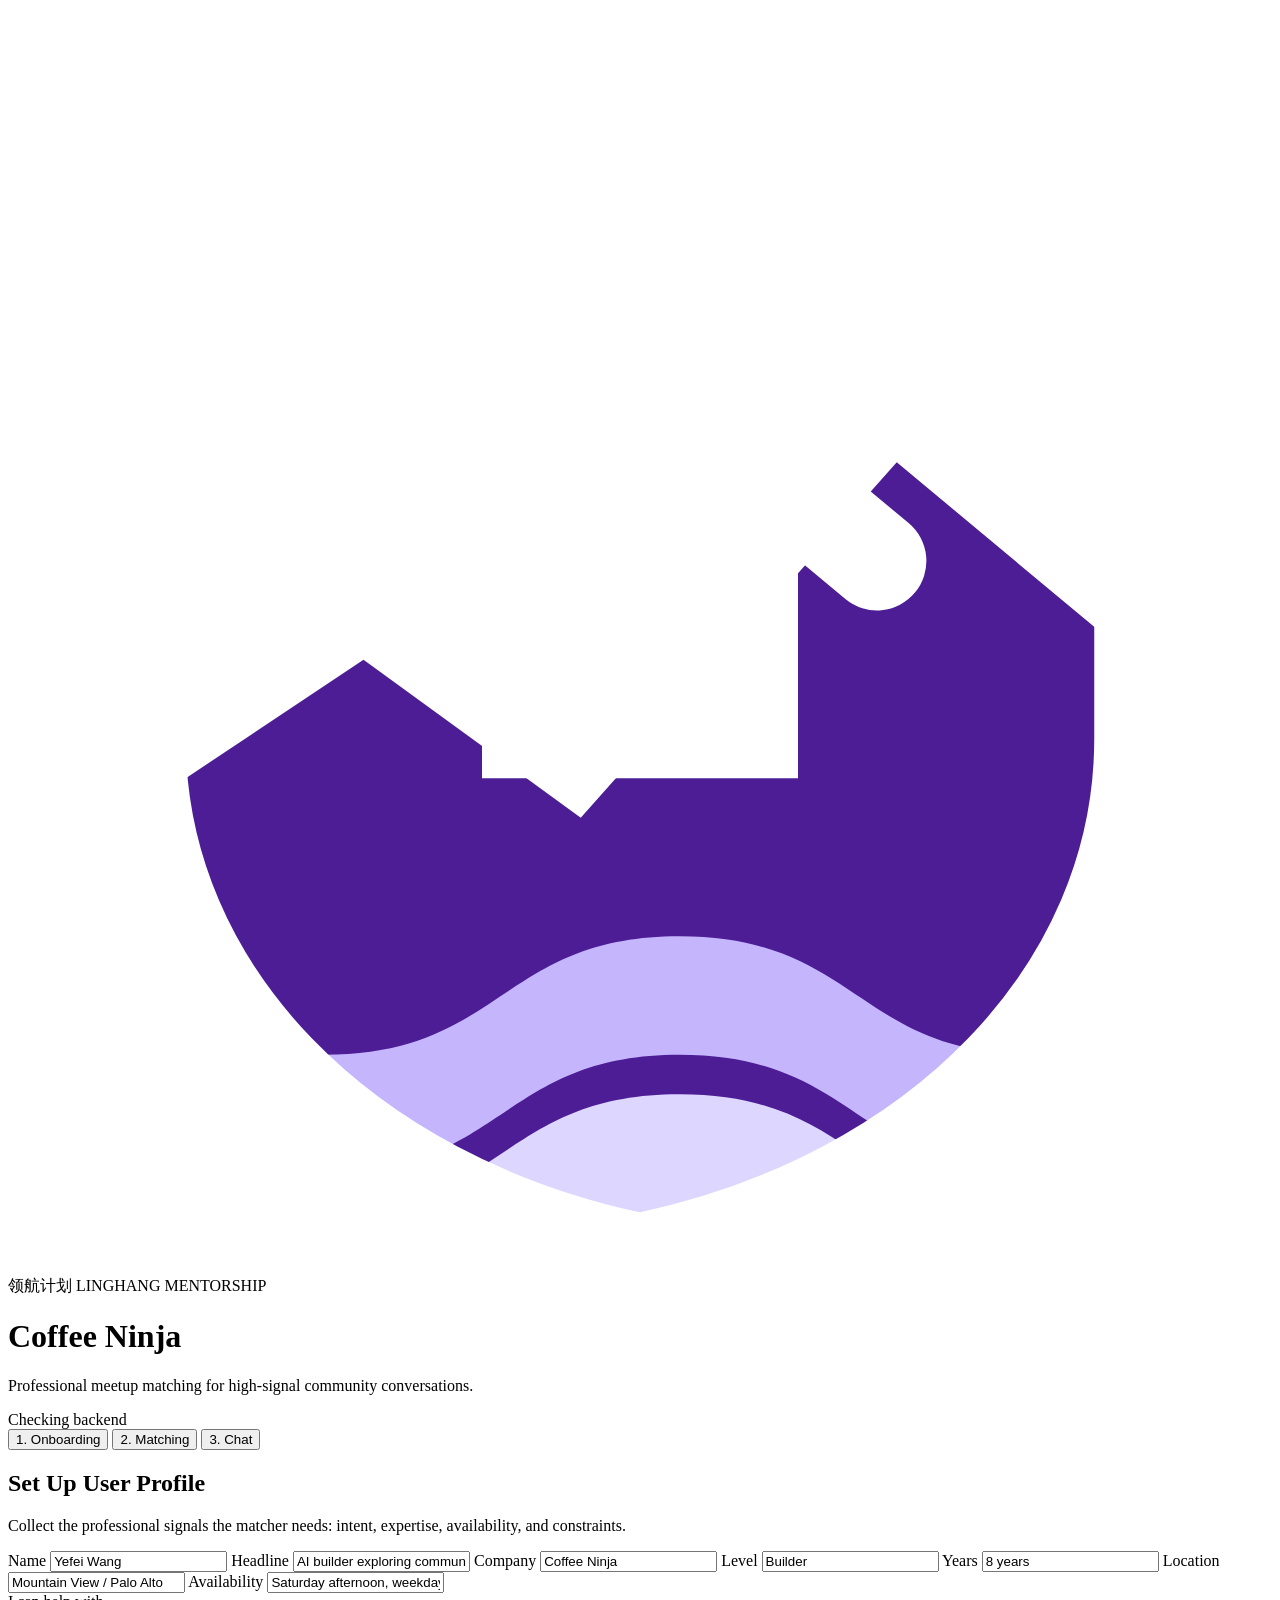
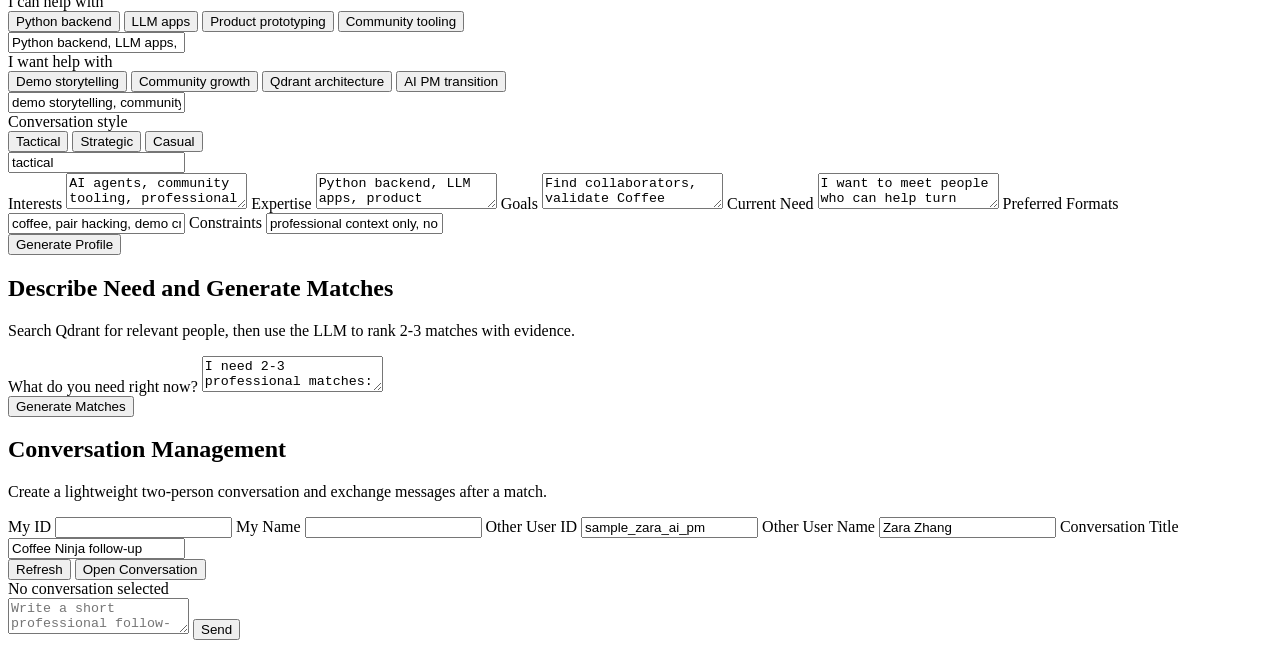
==== commit 1c494c3a: "Merge pull request #11 from yefeiw/add-linghang-logo-corner Add Linghang logo to app header" ====
--- a/frontend/index.html
+++ b/frontend/index.html
@@ -1,1294 +1,216 @@
-<!DOCTYPE html>
+<!doctype html>
 <html lang="en">
-<head>
-  <meta charset="UTF-8">
-  <meta name="viewport" content="width=device-width, initial-scale=1.0">
-  <title>Coffee Ninja ☕</title>
-  <style>
-    :root {
-      --espresso:      #1C0A00;
-      --coffee-dark:   #5C3317;
-      --coffee:        #7B4A2D;
-      --latte:         #C68642;
-      --latte-light:   #E8A96B;
-      --cream:         #FFF8F1;
-      --foam:          #FEF0E2;
-      --foam-border:   #EDD5B8;
-      --white:         #FFFFFF;
-      --text-primary:  #1C0A00;
-      --text-secondary:#6B4530;
-      --text-muted:    #9B7B66;
-      --success:       #1F6E3F;
-      --success-bg:    #EBF5EE;
-      --success-border:#A8D5B8;
-      --peer:          #1D4ED8;
-      --peer-bg:       #EEF4FF;
-      --peer-border:   #BFDBFE;
-      --border:        #E8D4C0;
-      --shadow:        0 2px 16px rgba(92,51,23,0.08);
-      --shadow-hover:  0 8px 32px rgba(92,51,23,0.16);
-    }
-
-    *, *::before, *::after { margin:0; padding:0; box-sizing:border-box; }
-
-    body {
-      font-family: -apple-system, BlinkMacSystemFont, 'Segoe UI', 'Helvetica Neue', Arial, sans-serif;
-      background: var(--cream);
-      color: var(--text-primary);
-      min-height: 100vh;
-      line-height: 1.5;
-      -webkit-font-smoothing: antialiased;
-    }
-
-    .screen { animation: screenIn .35s cubic-bezier(.4,0,.2,1); }
-
-    @keyframes screenIn {
-      from { opacity:0; transform:translateY(14px); }
-      to   { opacity:1; transform:translateY(0); }
-    }
-
-    /* ════ WELCOME ════ */
-    .welcome {
-      display: flex;
-      flex-direction: column;
-      align-items: center;
-      justify-content: center;
-      min-height: 100vh;
-      padding: 48px 24px;
-      text-align: center;
-      background: radial-gradient(ellipse 80% 60% at 60% -10%, rgba(198,134,66,.18) 0%, transparent 70%),
-                  radial-gradient(ellipse 60% 50% at -10% 80%, rgba(92,51,23,.08) 0%, transparent 70%),
-                  var(--cream);
-    }
-
-    .logo {
-      display: flex;
-      align-items: center;
-      gap: 9px;
-      margin-bottom: 44px;
-      font-size: 20px;
-      font-weight: 800;
-      color: var(--coffee-dark);
-      letter-spacing: -.4px;
-    }
-    .logo-cup { font-size: 26px; }
-
-    .welcome-badge {
-      display: inline-flex;
-      align-items: center;
-      gap: 6px;
-      background: var(--white);
-      border: 1px solid var(--foam-border);
-      border-radius: 100px;
-      padding: 5px 14px;
-      font-size: 12px;
-      font-weight: 600;
-      color: var(--coffee);
-      margin-bottom: 22px;
-      box-shadow: 0 1px 4px rgba(92,51,23,.06);
-      letter-spacing: .2px;
-    }
-
-    .welcome-title {
-      font-size: clamp(34px, 6vw, 56px);
-      font-weight: 900;
-      color: var(--espresso);
-      line-height: 1.1;
-      letter-spacing: -2px;
-      margin-bottom: 18px;
-      max-width: 580px;
-    }
-    .welcome-title em {
-      font-style: normal;
-      background: linear-gradient(135deg, #C68642, #5C3317);
-      -webkit-background-clip: text;
-      -webkit-text-fill-color: transparent;
-      background-clip: text;
-    }
-
-    .welcome-sub {
-      font-size: 17px;
-      color: var(--text-secondary);
-      max-width: 460px;
-      margin-bottom: 36px;
-      line-height: 1.7;
-    }
-
-    .btn-primary {
-      display: inline-flex;
-      align-items: center;
-      gap: 8px;
-      background: linear-gradient(135deg, var(--coffee-dark) 0%, #A05A30 100%);
-      color: white;
-      border: none;
-      border-radius: 14px;
-      padding: 16px 36px;
-      font-size: 16px;
-      font-weight: 700;
-      cursor: pointer;
-      transition: all .2s;
-      box-shadow: 0 4px 20px rgba(92,51,23,.32);
-      letter-spacing: -.3px;
-    }
-    .btn-primary:hover { transform:translateY(-2px); box-shadow:0 8px 28px rgba(92,51,23,.42); }
-
-    .social-proof {
-      display: flex;
-      align-items: center;
-      gap: 10px;
-      margin-top: 36px;
-      font-size: 13px;
-      color: var(--text-muted);
-    }
-    .avatars { display: flex; }
-    .mini-av {
-      width: 28px; height: 28px;
-      border-radius: 50%;
-      border: 2.5px solid var(--cream);
-      display: flex; align-items: center; justify-content: center;
-      font-size: 9px; font-weight: 800; color: white;
-      margin-left: -8px;
-    }
-    .mini-av:first-child { margin-left: 0; }
-
-    .welcome-stats {
-      display: flex;
-      gap: 36px;
-      margin-top: 44px;
-      padding-top: 32px;
-      border-top: 1px solid var(--foam-border);
-    }
-    .stat { text-align: center; }
-    .stat-n { font-size: 26px; font-weight: 900; color: var(--coffee-dark); letter-spacing: -1px; }
-    .stat-l { font-size: 12px; color: var(--text-muted); margin-top: 2px; }
-
-    /* ════ ONBOARDING ════ */
-    .onboarding {
-      max-width: 540px;
-      margin: 0 auto;
-      padding: 28px 22px 80px;
-    }
-
-    .ob-top {
-      display: flex;
-      align-items: center;
-      justify-content: space-between;
-      margin-bottom: 28px;
-    }
-    .ob-logo { font-size: 15px; font-weight: 800; color: var(--coffee-dark); display: flex; align-items: center; gap: 7px; }
-    .ob-step-count { font-size: 13px; color: var(--text-muted); font-weight: 500; }
-
-    .progress-track {
-      height: 3px;
-      background: var(--foam-border);
-      border-radius: 2px;
-      margin-bottom: 36px;
-      overflow: hidden;
-    }
-    .progress-fill {
-      height: 100%;
-      background: linear-gradient(90deg, var(--coffee-dark), var(--latte));
-      border-radius: 2px;
-      transition: width .45s cubic-bezier(.4,0,.2,1);
-    }
-
-    .step-pill {
-      display: inline-flex;
-      align-items: center;
-      gap: 5px;
-      background: var(--foam);
-      border: 1px solid var(--foam-border);
-      border-radius: 100px;
-      padding: 4px 12px;
-      font-size: 11px;
-      font-weight: 700;
-      color: var(--coffee);
-      letter-spacing: .5px;
-      text-transform: uppercase;
-      margin-bottom: 10px;
-    }
-
-    .step-title {
-      font-size: clamp(22px, 4.5vw, 30px);
-      font-weight: 900;
-      color: var(--espresso);
-      letter-spacing: -1px;
-      margin-bottom: 6px;
-      line-height: 1.2;
-    }
-    .step-sub {
-      font-size: 14px;
-      color: var(--text-secondary);
-      margin-bottom: 26px;
-      line-height: 1.6;
-    }
-
-    .field-group { margin-bottom: 18px; }
-    .field-label {
-      display: block;
-      font-size: 12px; font-weight: 700;
-      color: var(--text-secondary);
-      text-transform: uppercase; letter-spacing: .5px;
-      margin-bottom: 7px;
-    }
-    .field-input, .field-textarea {
-      width: 100%;
-      padding: 13px 15px;
-      border: 1.5px solid var(--border);
-      border-radius: 12px;
-      font-size: 15px;
-      color: var(--text-primary);
-      background: var(--white);
-      font-family: inherit;
-      outline: none;
-      transition: all .18s;
-    }
-    .field-input:focus, .field-textarea:focus {
-      border-color: var(--latte);
-      box-shadow: 0 0 0 3px rgba(198,134,66,.14);
-    }
-    .field-input::placeholder, .field-textarea::placeholder { color: var(--text-muted); }
-    .field-textarea { resize: none; min-height: 86px; }
-
-    .role-grid {
-      display: grid;
-      grid-template-columns: 1fr 1fr;
-      gap: 9px;
-      margin-bottom: 4px;
-    }
-    .role-tile {
-      padding: 13px 14px;
-      border: 1.5px solid var(--border);
-      border-radius: 13px;
-      cursor: pointer;
-      background: var(--white);
-      transition: all .18s;
-      text-align: left;
-    }
-    .role-tile:hover:not(.sel) { border-color: var(--latte); background: var(--foam); }
-    .role-tile.sel { border-color: var(--coffee-dark); background: var(--foam); }
-    .tile-em { font-size: 20px; display: block; margin-bottom: 5px; }
-    .tile-label { font-size: 13px; font-weight: 700; color: var(--text-primary); display: block; }
-    .tile-sub { font-size: 11px; color: var(--text-muted); display: block; margin-top: 2px; }
-
-    .chips { display: flex; flex-wrap: wrap; gap: 8px; margin-bottom: 10px; }
-    .chip {
-      display: inline-flex;
-      align-items: center;
-      gap: 6px;
-      padding: 9px 15px;
-      border: 1.5px solid var(--border);
-      border-radius: 100px;
-      font-size: 13px; font-weight: 500;
-      cursor: pointer;
-      background: var(--white);
-      color: var(--text-secondary);
-      transition: all .18s;
-      user-select: none;
-    }
-    .chip:hover:not(.sel) { border-color: var(--latte); color: var(--coffee); }
-    .chip.sel { background: var(--coffee-dark); border-color: var(--coffee-dark); color: white; }
-    .chips-hint { font-size: 12px; color: var(--text-muted); }
-
-    .exp-row { display: flex; gap: 8px; margin-bottom: 4px; }
-    .exp-tile {
-      flex: 1;
-      padding: 11px 6px;
-      border: 1.5px solid var(--border);
-      border-radius: 11px;
-      text-align: center;
-      cursor: pointer;
-      background: var(--white);
-      transition: all .18s;
-    }
-    .exp-tile:hover:not(.sel) { border-color: var(--latte); }
-    .exp-tile.sel { border-color: var(--coffee-dark); background: var(--foam); }
-    .exp-n { font-size: 15px; font-weight: 800; color: var(--espresso); display: block; }
-    .exp-l { font-size: 10px; color: var(--text-muted); display: block; margin-top: 2px; }
-
-    .step-nav {
-      display: flex;
-      justify-content: space-between;
-      align-items: center;
-      margin-top: 28px;
-    }
-    .btn-back {
-      padding: 12px 20px;
-      border: 1.5px solid var(--border);
-      border-radius: 11px;
-      font-size: 14px; font-weight: 600;
-      color: var(--text-muted);
-      background: var(--white);
-      cursor: pointer;
-      transition: all .18s;
-    }
-    .btn-back:hover { border-color: var(--coffee); color: var(--coffee); }
-    .btn-next {
-      display: inline-flex;
-      align-items: center;
-      gap: 7px;
-      padding: 13px 28px;
-      background: linear-gradient(135deg, var(--coffee-dark), #A05A30);
-      border: none;
-      border-radius: 11px;
-      font-size: 14px; font-weight: 700;
-      color: white;
-      cursor: pointer;
-      transition: all .2s;
-    }
-    .btn-next:hover { transform:translateY(-1px); box-shadow:0 4px 14px rgba(92,51,23,.3); }
-    .btn-next:disabled { opacity:.35; cursor:not-allowed; transform:none; box-shadow:none; }
-
-    /* ════ MATCHING ════ */
-    .matching {
-      display: flex;
-      flex-direction: column;
-      align-items: center;
-      justify-content: center;
-      min-height: 100vh;
-      padding: 40px 24px;
-      text-align: center;
-      background: radial-gradient(ellipse 70% 55% at 50% 30%, rgba(198,134,66,.14) 0%, transparent 65%), var(--cream);
-    }
-
-    .brew-wrap { position: relative; margin-bottom: 32px; }
-    .brew-ring {
-      width: 90px; height: 90px;
-      border-radius: 50%;
-      border: 3px solid var(--foam-border);
-      border-top-color: var(--coffee);
-      animation: spin 1s linear infinite;
-    }
-    .brew-cup {
-      position: absolute; top:50%; left:50%;
-      transform: translate(-50%,-50%);
-      font-size: 34px;
-      animation: floatBrew 2s ease-in-out infinite;
-    }
-    @keyframes spin { to { transform:rotate(360deg); } }
-    @keyframes floatBrew {
-      0%,100% { transform:translate(-50%,-50%) scale(1); }
-      50%      { transform:translate(-50%,-52%) scale(1.08); }
-    }
-
-    .matching-title {
-      font-size: 24px; font-weight: 800;
-      color: var(--espresso);
-      letter-spacing: -.6px;
-      margin-bottom: 24px;
-    }
-
-    .matching-steps { list-style: none; }
-    .matching-steps li {
-      font-size: 14px;
-      color: var(--text-muted);
-      padding: 5px 0;
-      transition: all .3s;
-    }
-    .matching-steps li.active { color: var(--coffee); font-weight: 700; }
-    .matching-steps li.done  { color: var(--success); }
-
-    .match-error {
-      margin-top: 20px;
-      padding: 14px 18px;
-      background: #FFF0EE;
-      border: 1px solid #FFCFC8;
-      border-radius: 12px;
-      font-size: 14px;
-      color: #B03020;
-      max-width: 400px;
-    }
-
-    /* ════ MATCHES ════ */
-    .matches-wrap {
-      max-width: 640px;
-      margin: 0 auto;
-      padding: 28px 18px 64px;
-    }
-
-    .matches-logo {
-      display: flex; align-items: center; gap: 7px;
-      font-size: 15px; font-weight: 800; color: var(--coffee-dark);
-      margin-bottom: 22px;
-    }
-
-    .found-pill {
-      display: inline-flex;
-      align-items: center;
-      gap: 7px;
-      background: var(--success-bg);
-      border: 1px solid var(--success-border);
-      border-radius: 100px;
-      padding: 5px 14px;
-      font-size: 12px; font-weight: 700;
-      color: var(--success);
-      margin-bottom: 11px;
-    }
-
-    .matches-title {
-      font-size: clamp(22px, 4.5vw, 30px);
-      font-weight: 900;
-      color: var(--espresso);
-      letter-spacing: -1px;
-      margin-bottom: 5px;
-      line-height: 1.2;
-    }
-    .matches-sub { font-size: 14px; color: var(--text-secondary); margin-bottom: 22px; }
-
-    .your-profile {
-      display: flex;
-      gap: 13px;
-      align-items: flex-start;
-      background: var(--foam);
-      border: 1px solid var(--foam-border);
-      border-radius: 14px;
-      padding: 15px 16px;
-      margin-bottom: 22px;
-    }
-    .you-av {
-      width: 42px; height: 42px;
-      border-radius: 50%;
-      background: linear-gradient(135deg, var(--coffee-dark), var(--coffee));
-      display: flex; align-items: center; justify-content: center;
-      font-size: 14px; font-weight: 800; color: white;
-      flex-shrink: 0;
-    }
-    .you-name { font-size: 14px; font-weight: 700; color: var(--espresso); }
-    .you-role { font-size: 12px; color: var(--text-muted); margin-top: 2px; }
-    .you-tags { display: flex; flex-wrap: wrap; gap: 5px; margin-top: 8px; }
-    .you-tag {
-      font-size: 11px; font-weight: 500;
-      background: var(--white);
-      border: 1px solid var(--border);
-      border-radius: 100px;
-      padding: 2px 9px;
-      color: var(--text-secondary);
-    }
-
-    /* ── MATCH CARD ── */
-    .match-card {
-      background: var(--white);
-      border: 1px solid var(--border);
-      border-radius: 20px;
-      margin-bottom: 18px;
-      overflow: hidden;
-      box-shadow: var(--shadow);
-      transition: box-shadow .2s;
-    }
-    .match-card:hover { box-shadow: var(--shadow-hover); }
-
-    .card-head {
-      display: flex;
-      gap: 13px;
-      align-items: flex-start;
-      padding: 18px 18px 15px;
-      border-bottom: 1px solid var(--foam-border);
-    }
-    .match-av {
-      width: 50px; height: 50px;
-      border-radius: 50%;
-      display: flex; align-items: center; justify-content: center;
-      font-size: 16px; font-weight: 800; color: white;
-      flex-shrink: 0;
-    }
-    .card-meta { flex: 1; min-width: 0; }
-    .card-name { font-size: 16px; font-weight: 800; color: var(--espresso); letter-spacing: -.3px; }
-    .card-headline { font-size: 13px; color: var(--text-secondary); margin-top: 2px; }
-    .card-bg { font-size: 12px; color: var(--text-muted); margin-top: 3px; line-height: 1.4; }
-    .card-score { font-size: 12px; color: var(--latte); font-weight: 700; margin-top: 5px; }
-
-    .type-badge {
-      flex-shrink: 0;
-      font-size: 10px; font-weight: 800;
-      padding: 4px 10px;
-      border-radius: 100px;
-      text-transform: uppercase;
-      letter-spacing: .5px;
-      white-space: nowrap;
-    }
-    .badge-mutual { background:#FFF3E0; color:#BF4D00; border:1px solid #FFD09E; }
-    .badge-give   { background:var(--success-bg); color:var(--success); border:1px solid var(--success-border); }
-    .badge-peer   { background:var(--peer-bg); color:var(--peer); border:1px solid var(--peer-border); }
-
-    .card-section {
-      padding: 16px 18px;
-      border-bottom: 1px solid var(--foam-border);
-    }
-    .section-lbl {
-      font-size: 10px; font-weight: 800;
-      text-transform: uppercase; letter-spacing: 1px;
-      color: var(--text-muted);
-      margin-bottom: 12px;
-    }
-
-    .exchange {
-      display: grid;
-      grid-template-columns: 1fr 1fr;
-      gap: 8px;
-    }
-    .ex-cell {
-      border-radius: 12px;
-      padding: 12px 13px;
-      background: var(--foam);
-    }
-    .ex-cell.you  { border-left: 3px solid var(--latte-light); }
-    .ex-cell.them { border-left: 3px solid var(--coffee-dark); }
-    .ex-dir {
-      font-size: 10px; font-weight: 800;
-      text-transform: uppercase; letter-spacing: .5px;
-      margin-bottom: 5px;
-    }
-    .ex-dir.you  { color: #A06020; }
-    .ex-dir.them { color: var(--coffee-dark); }
-    .ex-text { font-size: 13px; color: var(--text-primary); line-height: 1.45; }
-
-    .why-box {
-      margin-top: 11px;
-      padding: 12px 13px;
-      background: #FFFAF2;
-      border-radius: 11px;
-      border-left: 3px solid var(--latte);
-    }
-    .why-text { font-size: 13px; color: var(--text-secondary); line-height: 1.6; }
-
-    .evidence-list { display: flex; flex-direction: column; gap: 6px; margin-top: 8px; }
-    .evidence-item {
-      font-size: 12px;
-      color: var(--text-muted);
-      padding: 6px 10px;
-      background: var(--foam);
-      border-radius: 8px;
-      line-height: 1.4;
-    }
-
-    .prompt-list { display: flex; flex-direction: column; gap: 9px; }
-    .prompt-item {
-      display: flex; gap: 10px;
-      align-items: flex-start;
-      background: var(--foam);
-      border-radius: 12px;
-      padding: 12px 13px;
-    }
-    .prompt-ico { font-size: 15px; flex-shrink: 0; margin-top: 1px; }
-    .prompt-txt { font-size: 13px; color: var(--text-secondary); line-height: 1.55; font-style: italic; }
-
-    .card-action { padding: 15px 18px; }
-
-    .btn-interested {
-      width: 100%;
-      display: flex; align-items: center; justify-content: center; gap: 8px;
-      padding: 14px;
-      background: linear-gradient(135deg, var(--coffee-dark) 0%, #A05A30 100%);
-      border: none;
-      border-radius: 13px;
-      font-size: 15px; font-weight: 700;
-      color: white;
-      cursor: pointer;
-      transition: all .2s;
-      letter-spacing: -.2px;
-    }
-    .btn-interested:hover { transform:translateY(-1px); box-shadow:0 6px 22px rgba(92,51,23,.32); }
-
-    .interested-state {
-      background: var(--success-bg);
-      border: 1px solid var(--success-border);
-      border-radius: 13px;
-      padding: 18px 16px;
-      text-align: center;
-      animation: screenIn .3s ease;
-    }
-    .int-icon { font-size: 28px; margin-bottom: 8px; }
-    .int-title { font-size: 15px; font-weight: 800; color: var(--success); margin-bottom: 5px; }
-    .int-msg { font-size: 13px; color: #3D6B50; line-height: 1.55; }
-    .intro-preview {
-      background: white;
-      border: 1px solid var(--success-border);
-      border-radius: 11px;
-      padding: 12px 13px;
-      margin-top: 12px;
-      text-align: left;
-    }
-    .intro-lbl {
-      font-size: 10px; font-weight: 800;
-      text-transform: uppercase; letter-spacing: .5px;
-      color: var(--text-muted);
-      margin-bottom: 6px;
-    }
-    .intro-txt { font-size: 13px; color: var(--text-secondary); line-height: 1.6; }
-
-    .activity-tag {
-      display: inline-flex;
-      align-items: center;
-      gap: 5px;
-      background: var(--foam);
-      border: 1px solid var(--foam-border);
-      border-radius: 100px;
-      padding: 4px 12px;
-      font-size: 12px;
-      color: var(--coffee);
-      font-weight: 600;
-      margin-top: 10px;
-    }
-
-    .match-footer {
-      display: flex;
-      gap: 1px;
-      background: var(--border);
-      border: 1px solid var(--border);
-      border-radius: 16px;
-      overflow: hidden;
-      margin-top: 24px;
-    }
-    .mf-stat {
-      flex: 1;
-      text-align: center;
-      padding: 16px 8px;
-      background: var(--foam);
-    }
-    .mf-n { font-size: 22px; font-weight: 900; color: var(--espresso); letter-spacing: -.5px; }
-    .mf-l { font-size: 11px; color: var(--text-muted); margin-top: 2px; line-height: 1.3; }
-
-    .llm-badge {
-      display: inline-flex;
-      align-items: center;
-      gap: 5px;
-      font-size: 11px;
-      color: var(--text-muted);
-      margin-bottom: 16px;
-      padding: 4px 10px;
-      background: var(--foam);
-      border: 1px solid var(--foam-border);
-      border-radius: 100px;
-    }
-
-    /* ── AUTH STEP ── */
-    .pw-wrap { position: relative; }
-    .pw-wrap .field-input { padding-right: 46px; }
-    .pw-toggle {
-      position: absolute; right: 13px; top: 50%;
-      transform: translateY(-50%);
-      background: none; border: none;
-      font-size: 17px; cursor: pointer;
-      color: var(--text-muted);
-      line-height: 1;
-      padding: 4px;
-    }
-    .pw-toggle:hover { color: var(--coffee); }
-
-    .auth-error {
-      background: #FFF0EE;
-      border: 1px solid #FFCFC8;
-      border-radius: 10px;
-      padding: 10px 13px;
-      font-size: 13px;
-      color: #B03020;
-      margin-bottom: 14px;
-    }
-
-    .auth-mode-toggle {
-      text-align: center;
-      margin-top: 16px;
-      font-size: 13px;
-      color: var(--text-muted);
-    }
-    .auth-mode-toggle button {
-      background: none; border: none;
-      color: var(--coffee);
-      font-size: 13px; font-weight: 600;
-      cursor: pointer; text-decoration: underline;
-      padding: 0; margin-left: 4px;
-    }
-
-    @media (max-width: 480px) {
-      .exchange { grid-template-columns: 1fr; }
-      .welcome-stats { gap: 20px; }
-      .exp-row { flex-wrap: wrap; }
-      .exp-tile { min-width: calc(33% - 6px); }
-    }
-  </style>
-</head>
-<body>
-<div id="app"></div>
-
-<script>
-/* ════ STATE ════ */
-const S = {
-  screen: 'welcome',
-  step: 0,
-  auth: { email: '', password: '', mode: 'signup', showPw: false, error: '' },
-  form: {
-    name: '', role: '', roleQuick: '',
-    needs: [], offers: [],
-    exp: '', proud: '',
-  },
-  interested: {},
-  apiMatches: [],
-  apiProfile: null,
-  usedLlm: false,
-  querySummary: '',
-  error: null,
-};
-
-/* ════ ONBOARDING OPTIONS ════ */
-const NEEDS = [
-  { id:'pm',      em:'🚀', label:'Break into Product Management' },
-  { id:'ai',      em:'🤖', label:'AI / ML product thinking' },
-  { id:'leap',    em:'🏃', label:'Consulting → startup / tech leap' },
-  { id:'growth',  em:'📈', label:'Growth & GTM strategy' },
-  { id:'zero',    em:'⚡', label:'Building 0→1 products' },
-  { id:'exec',    em:'🏛️', label:'Executive / leadership track' },
-  { id:'collab',  em:'🤝', label:'Find collaborators / co-founders' },
-  { id:'demo',    em:'🎯', label:'Demo feedback & product critique' },
-];
-
-const OFFERS = [
-  { id:'consulting', em:'📐', label:'Structured problem solving' },
-  { id:'data',       em:'📊', label:'Data analysis & storytelling' },
-  { id:'stk',        em:'🤝', label:'Executive stakeholder management' },
-  { id:'eng',        em:'⚙️', label:'Engineering / technical depth' },
-  { id:'gplay',      em:'🗺️', label:'Growth playbooks & metrics' },
-  { id:'domain',     em:'🏥', label:'Domain expertise (healthcare, finance…)' },
-  { id:'design',     em:'🎨', label:'Product design & UX' },
-  { id:'community',  em:'🌱', label:'Community building' },
-];
-
-/* ════ RENDER ════ */
-function render() {
-  const views = { welcome: renderWelcome, onboarding: renderOnboarding, matching: renderMatching, matches: renderMatches };
-  document.getElementById('app').innerHTML = (views[S.screen] || renderWelcome)();
-  wire();
-}
-
-/* ── WELCOME ── */
-function renderWelcome() {
-  return `
-  <div class="screen welcome">
-    <div class="logo"><span class="logo-cup">☕</span> Coffee Ninja</div>
-    <div class="welcome-badge">✦ Professional matching for high-signal conversations</div>
-    <h1 class="welcome-title">Meet the <em>right people</em><br>to accelerate your next chapter</h1>
-    <p class="welcome-sub">Coffee Ninja matches you on what you genuinely need and what you can genuinely offer — not just titles and mutual connections.</p>
-    <button class="btn-primary" data-a="start">Find my matches <span>→</span></button>
-    <div class="social-proof">
-      <div class="avatars">
-        <div class="mini-av" style="background:#C27046">ZA</div>
-        <div class="mini-av" style="background:#3A6FA8">MY</div>
-        <div class="mini-av" style="background:#4A9C6E">AL</div>
-        <div class="mini-av" style="background:#8B5CF6">NI</div>
-      </div>
-      <span>Community members ready to connect</span>
-    </div>
-    <div class="welcome-stats">
-      <div class="stat"><div class="stat-n">AI</div><div class="stat-l">powered matching</div></div>
-      <div class="stat"><div class="stat-n">2–3</div><div class="stat-l">matches per round</div></div>
-      <div class="stat"><div class="stat-n">1:1</div><div class="stat-l">high-signal intros</div></div>
-    </div>
-  </div>`;
-}
-
-/* ── ONBOARDING ── */
-const STEPS = 5;
-
-function renderOnboarding() {
-  const pct = ((S.step + 1) / STEPS) * 100;
-  const stepFns = [stepAuth, step0, step1, step2, step3];
-  return `
-  <div class="screen onboarding">
-    <div class="ob-top">
-      <div class="ob-logo">☕ Coffee Ninja</div>
-      <div class="ob-step-count">${S.step + 1} / ${STEPS}</div>
-    </div>
-    <div class="progress-track"><div class="progress-fill" style="width:${pct}%"></div></div>
-    ${stepFns[S.step]()}
-  </div>`;
-}
-
-function stepAuth() {
-  const isLogin = S.auth.mode === 'login';
-  const canNext = S.auth.email.trim() && S.auth.password.length >= 6;
-  return `
-  <div class="step-pill">🔑 ${isLogin ? 'Log In' : 'Create Account'}</div>
-  <h2 class="step-title">${isLogin ? 'Welcome back.' : 'Let\'s get you set up.'}</h2>
-  <p class="step-sub">${isLogin ? 'Log in to see your matches and continue where you left off.' : 'Create a free account to find your first matches.'}</p>
-  ${S.auth.error ? `<div class="auth-error">${esc(S.auth.error)}</div>` : ''}
-  <div class="field-group">
-    <label class="field-label">Email</label>
-    <input class="field-input" type="email" placeholder="you@example.com" data-auth="email" value="${esc(S.auth.email)}" autocomplete="email">
-  </div>
-  <div class="field-group">
-    <label class="field-label">Password <span style="font-weight:400;text-transform:none;letter-spacing:0">(min 6 characters)</span></label>
-    <div class="pw-wrap">
-      <input class="field-input" type="${S.auth.showPw ? 'text' : 'password'}" placeholder="••••••••" data-auth="password" value="${esc(S.auth.password)}" autocomplete="${isLogin ? 'current-password' : 'new-password'}">
-      <button class="pw-toggle" data-a="toggle-pw" type="button">${S.auth.showPw ? '🙈' : '👁️'}</button>
-    </div>
-  </div>
-  <div class="step-nav">
-    <button class="btn-back" data-a="back">← Back</button>
-    <button class="btn-next" data-a="auth-next" ${canNext ? '' : 'disabled'}>${isLogin ? 'Log in' : 'Create account'} →</button>
-  </div>
-  <div class="auth-mode-toggle">
-    ${isLogin ? "Don't have an account?" : 'Already have an account?'}
-    <button data-a="toggle-mode">${isLogin ? 'Sign up' : 'Log in'}</button>
-  </div>`;
-}
-
-function step0() {
-  const roles = [
-    { id:'consultant', em:'📐', lbl:'Consultant',      sub:'MBB / Big 4 / boutique' },
-    { id:'pm',         em:'🗺️', lbl:'Product Manager', sub:'Tech / startup' },
-    { id:'engineer',   em:'⚙️', lbl:'Engineer',        sub:'Builder / maker' },
-    { id:'founder',    em:'🚀', lbl:'Founder / MBA',    sub:'0→1 / career transition' },
-  ];
-  const canNext = S.form.name.trim() || S.form.role.trim();
-  return `
-  <div class="step-pill">✦ About you</div>
-  <h2 class="step-title">First, who are you?</h2>
-  <p class="step-sub">Just enough context so matches understand where you're coming from.</p>
-  <div class="field-group">
-    <label class="field-label">Your name</label>
-    <input class="field-input" type="text" placeholder="e.g. Alex Chen" data-field="name" value="${esc(S.form.name)}">
-  </div>
-  <div class="field-group">
-    <label class="field-label">Current role (or "in between")</label>
-    <input class="field-input" type="text" placeholder="e.g. Strategy Consultant at BCG" data-field="role" value="${esc(S.form.role)}">
-  </div>
-  <div class="field-group">
-    <label class="field-label">Or pick a quick type</label>
-    <div class="role-grid">
-      ${roles.map(r => `
-      <div class="role-tile ${S.form.roleQuick===r.id?'sel':''}" data-rq="${r.id}">
-        <span class="tile-em">${r.em}</span>
-        <span class="tile-label">${r.lbl}</span>
-        <span class="tile-sub">${r.sub}</span>
-      </div>`).join('')}
-    </div>
-  </div>
-  <div class="step-nav">
-    <button class="btn-back" data-a="back">← Back</button>
-    <button class="btn-next" data-a="next" ${canNext?'':'disabled'}>Continue →</button>
-  </div>`;
-}
-
-function step1() {
-  return `
-  <div class="step-pill">🎯 Your needs</div>
-  <h2 class="step-title">What are you trying to figure out?</h2>
-  <p class="step-sub">Pick up to 3 things you genuinely need help with right now. Honesty here makes matches 10× better.</p>
-  <div class="chips">
-    ${NEEDS.map(o => `<div class="chip ${S.form.needs.includes(o.id)?'sel':''}" data-tn="${o.id}">${o.em} ${o.label}</div>`).join('')}
-  </div>
-  <p class="chips-hint">Select 1–3 that resonate most</p>
-  <div class="step-nav">
-    <button class="btn-back" data-a="back">← Back</button>
-    <button class="btn-next" data-a="next" ${S.form.needs.length?'':'disabled'}>Continue →</button>
-  </div>`;
-}
-
-function step2() {
-  return `
-  <div class="step-pill">💡 What you offer</div>
-  <h2 class="step-title">What can you genuinely offer?</h2>
-  <p class="step-sub">Good matches are two-way. What do you bring to the table — even mid-transition?</p>
-  <div class="chips">
-    ${OFFERS.map(o => `<div class="chip ${S.form.offers.includes(o.id)?'sel':''}" data-to="${o.id}">${o.em} ${o.label}</div>`).join('')}
-  </div>
-  <p class="chips-hint">Select 1–3 genuine strengths</p>
-  <div class="step-nav">
-    <button class="btn-back" data-a="back">← Back</button>
-    <button class="btn-next" data-a="next" ${S.form.offers.length?'':'disabled'}>Continue →</button>
-  </div>`;
-}
-
-function step3() {
-  const exps = ['0–2','2–4','4–7','7–10','10+'];
-  return `
-  <div class="step-pill">⚡ Quick context</div>
-  <h2 class="step-title">Almost there.</h2>
-  <p class="step-sub">Two quick questions so matches understand your actual situation.</p>
-  <div class="field-group">
-    <label class="field-label">Years of total experience</label>
-    <div class="exp-row">
-      ${exps.map(e => `
-      <div class="exp-tile ${S.form.exp===e?'sel':''}" data-exp="${e}">
-        <span class="exp-n">${e}</span><span class="exp-l">yrs</span>
-      </div>`).join('')}
-    </div>
-  </div>
-  <div class="field-group">
-    <label class="field-label">One thing you're proud of <span style="font-weight:400;text-transform:none;letter-spacing:0">(optional)</span></label>
-    <textarea class="field-textarea" data-field="proud" placeholder="e.g. Shipped a side project with 5K users. Doesn't have to be impressive — just real.">${esc(S.form.proud)}</textarea>
-  </div>
-  <div class="step-nav">
-    <button class="btn-back" data-a="back">← Back</button>
-    <button class="btn-next" data-a="go-match">☕ Find my matches →</button>
-  </div>`;
-}
-
-/* ── MATCHING ── */
-function renderMatching() {
-  const errHtml = S.error
-    ? `<div class="match-error">⚠️ ${esc(S.error)}</div>`
-    : '';
-  return `
-  <div class="screen matching">
-    <div class="brew-wrap">
-      <div class="brew-ring"></div>
-      <div class="brew-cup">☕</div>
-    </div>
-    <h2 class="matching-title">Brewing your matches…</h2>
-    <ul class="matching-steps">
-      <li id="ms1" class="active">Building your profile</li>
-      <li id="ms2">Scanning community profiles</li>
-      <li id="ms3">Scoring mutual value exchange</li>
-      <li id="ms4">Crafting conversation starters</li>
-    </ul>
-    ${errHtml}
-  </div>`;
-}
-
-/* ── MATCHES ── */
-function renderMatches() {
-  const nm   = S.form.name || 'You';
-  const init = nm.split(' ').map(w=>w[0]).join('').toUpperCase().slice(0,2) || 'YO';
-  const role = S.form.role || 'Community member';
-  const needLbls  = S.form.needs.map(id => NEEDS.find(o=>o.id===id)?.label).filter(Boolean);
-  const offerLbls = S.form.offers.map(id => OFFERS.find(o=>o.id===id)?.label).filter(Boolean);
-  const count = S.apiMatches.length;
-
-  return `
-  <div class="screen matches-wrap">
-    <div class="matches-logo">☕ Coffee Ninja</div>
-    <div class="found-pill">✓ ${count} match${count!==1?'es':''} found for you</div>
-    <h1 class="matches-title">We found people who make sense</h1>
-    <p class="matches-sub">${esc(S.querySummary) || 'Each match is scored on genuine mutual value — not just who might be nice to know.'}</p>
-    ${S.usedLlm ? '<div class="llm-badge">✨ AI-powered matching</div>' : '<div class="llm-badge">⚙️ Local matching (no API key)</div>'}
-
-    <div class="your-profile">
-      <div class="you-av">${init}</div>
-      <div>
-        <div class="you-name">${esc(nm)}</div>
-        <div class="you-role">${esc(role)}</div>
-        <div class="you-tags">
-          ${needLbls.map(l=>`<span class="you-tag">Needs: ${l}</span>`).join('')}
-          ${offerLbls.map(l=>`<span class="you-tag">Offers: ${l}</span>`).join('')}
-        </div>
-      </div>
-    </div>
-
-    ${S.apiMatches.map(m => card(m, needLbls, offerLbls)).join('')}
-
-    <div class="match-footer">
-      <div class="mf-stat"><div class="mf-n">${count}</div><div class="mf-l">matches found</div></div>
-      <div class="mf-stat"><div class="mf-n">AI</div><div class="mf-l">ranked by intent fit</div></div>
-      <div class="mf-stat"><div class="mf-n">1:1</div><div class="mf-l">warm intro ready</div></div>
-    </div>
-  </div>`;
-}
-
-function card(m, userNeedsLbls, userOffersLbls) {
-  const isInt = S.interested[m.candidate_id];
-  const score = Math.round((m.score || 0) * 100);
-  const stars  = score>=80 ? '★★★' : score>=60 ? '★★☆' : '★☆☆';
-  const type   = (m.match_type || 'peer').toLowerCase();
-  const badgeCls = type.includes('mutual') ? 'badge-mutual' : type.includes('give') || type.includes('mentor') ? 'badge-give' : 'badge-peer';
-  const typeLbl  = type.includes('mutual') ? '⭐ Mutual Exchange' : type.includes('give') || type.includes('mentor') ? '🌱 Give-First' : '🤜 Peer Match';
-  const avColor  = nameColor(m.candidate_name);
-  const avInit   = m.candidate_name.split(' ').map(w=>w[0]).join('').toUpperCase().slice(0,2);
-
-  const youWant  = userNeedsLbls.join(', ') || 'Professional growth';
-  const youHave  = userOffersLbls.join(', ') || 'Your unique skills';
-  const theyDid  = m.evidence && m.evidence[0] ? m.evidence[0] : m.why_now;
-  const theyWant = m.evidence && m.evidence[1] ? m.evidence[1] : '';
-
-  const promptEmojis = ['🔍','🎯','💡','🤝','⚡'];
-  const prompts = (m.conversation_starters || []).slice(0,2).map((txt, i) => ({ em: promptEmojis[i] || '💬', txt }));
-
-  const evidenceExtra = (m.evidence || []).slice(2);
-
-  const actionHtml = isInt
-    ? `<div class="interested-state">
-        <div class="int-icon">☕</div>
-        <div class="int-title">You're matched with ${esc(m.candidate_name)}</div>
-        <div class="int-msg">Coffee Ninja will send ${esc(m.candidate_name)} a warm intro note. Most matches respond within 24–48 hours.</div>
-        ${m.next_step_message ? `<div class="intro-preview">
-          <div class="intro-lbl">Your intro — preview</div>
-          <div class="intro-txt">${esc(m.next_step_message)}</div>
-        </div>` : ''}
-      </div>`
-    : `<button class="btn-interested" data-a="interested" data-mid="${m.candidate_id}">☕ I'm Interested</button>`;
-
-  return `
-  <div class="match-card" id="card-${m.candidate_id}">
-    <div class="card-head">
-      <div class="match-av" style="background:${avColor}">${avInit}</div>
-      <div class="card-meta">
-        <div class="card-name">${esc(m.candidate_name)}</div>
-        <div class="card-headline">${esc(m.candidate_headline)}</div>
-        ${theyDid ? `<div class="card-bg">${esc(theyDid.length > 80 ? theyDid.slice(0,80)+'…' : theyDid)}</div>` : ''}
-        <div class="card-score">${stars} ${score}% match</div>
-      </div>
-      <span class="type-badge ${badgeCls}">${typeLbl}</span>
-    </div>
-
-    <div class="card-section">
-      <div class="section-lbl">Why this match</div>
-      <div class="exchange">
-        <div class="ex-cell you">
-          <div class="ex-dir you">YOUR GOAL</div>
-          <div class="ex-text">${esc(youWant)}</div>
-        </div>
-        <div class="ex-cell them">
-          <div class="ex-dir them">THEIR JOURNEY</div>
-          <div class="ex-text">${esc(theyDid)}</div>
-        </div>
-        ${theyWant ? `
-        <div class="ex-cell them">
-          <div class="ex-dir them">THEIR NEED</div>
-          <div class="ex-text">${esc(theyWant)}</div>
-        </div>` : ''}
-        <div class="ex-cell you">
-          <div class="ex-dir you">YOUR STRENGTH</div>
-          <div class="ex-text">${esc(youHave)}</div>
-        </div>
-      </div>
-      <div class="why-box">
-        <div class="why-text">💡 ${esc(m.why_now)}</div>
-      </div>
-      ${evidenceExtra.length ? `<div class="evidence-list">${evidenceExtra.map(e=>`<div class="evidence-item">• ${esc(e)}</div>`).join('')}</div>` : ''}
-    </div>
-
-    ${prompts.length ? `
-    <div class="card-section">
-      <div class="section-lbl">Start the conversation with</div>
-      <div class="prompt-list">
-        ${prompts.map(p=>`
-        <div class="prompt-item">
-          <span class="prompt-ico">${p.em}</span>
-          <span class="prompt-txt">${esc(p.txt)}</span>
-        </div>`).join('')}
-      </div>
-    </div>` : ''}
-
-    ${m.suggested_activity ? `
-    <div class="card-section" style="border-bottom:none">
-      <div class="section-lbl">Suggested activity</div>
-      <span class="activity-tag">☕ ${esc(m.suggested_activity)}</span>
-    </div>` : ''}
-
-    <div class="card-action">${actionHtml}</div>
-  </div>`;
-}
-
-/* ════ EVENT WIRING ════ */
-function wire() {
-  on('[data-a="start"]',    () => { S.screen='onboarding'; S.step=0; render(); });
-  on('[data-a="next"]',     () => { S.step++; render(); });
-  on('[data-a="back"]',     () => { S.step>0 ? S.step-- : (S.screen='welcome'); render(); });
-  on('[data-a="go-match"]', startMatching);
-
-  // Auth step
-  on('[data-a="auth-next"]', () => {
-    const email = S.auth.email.trim();
-    const pw    = S.auth.password;
-    if (!email || !/^[^\s@]+@[^\s@]+\.[^\s@]+$/.test(email)) {
-      S.auth.error = 'Please enter a valid email address.'; render(); return;
-    }
-    if (pw.length < 6) {
-      S.auth.error = 'Password must be at least 6 characters.'; render(); return;
-    }
-    S.auth.error = '';
-
-    if (S.auth.mode === 'login') {
-      const saved = localStorage.getItem(`coffee_ninja_${email}`);
-      if (saved) {
-        const data = JSON.parse(saved);
-        S.form         = data.form;
-        S.apiProfile   = data.apiProfile;
-        S.apiMatches   = data.apiMatches   || [];
-        S.usedLlm      = data.usedLlm      || false;
-        S.querySummary = data.querySummary  || '';
-        S.screen = 'matches';
-        render();
-        return;
-      } else {
-        S.auth.error = 'No account found for this email. Please sign up first.';
-        render();
-        return;
-      }
-    }
-
-    // Signup: pre-fill name from email prefix if not already set
-    if (!S.form.name) {
-      const prefix = email.split('@')[0].replace(/[._-]/g, ' ').replace(/\b\w/g, c => c.toUpperCase());
-      S.form.name = prefix;
-    }
-    S.step++;
-    render();
-  });
-  on('[data-a="toggle-pw"]',   () => { S.auth.showPw = !S.auth.showPw; render(); });
-  on('[data-a="toggle-mode"]', () => { S.auth.mode = S.auth.mode==='signup' ? 'login' : 'signup'; S.auth.error = ''; render(); });
-
-  qsa('[data-auth]').forEach(el => {
-    el.addEventListener('input', e => {
-      S.auth[e.target.dataset.auth] = e.target.value;
-      const btn = q('[data-a="auth-next"]');
-      if (btn) btn.disabled = !(S.auth.email.trim() && S.auth.password.length >= 6);
-    });
-  });
-
-  qsa('[data-field]').forEach(el => {
-    el.addEventListener('input', e => {
-      S.form[e.target.dataset.field] = e.target.value;
-      const btn = q('[data-a="next"]');
-      if (btn && S.step===1) btn.disabled = !(S.form.name.trim() || S.form.role.trim());
-    });
-  });
-
-  qsa('[data-rq]').forEach(el => {
-    el.addEventListener('click', () => {
-      const id = el.dataset.rq;
-      S.form.roleQuick = S.form.roleQuick===id ? '' : id;
-      if (!S.form.role) {
-        const map = { consultant:'Strategy Consultant', pm:'Product Manager', engineer:'Software Engineer', founder:'Founder' };
-        S.form.role = map[id] || '';
-      }
-      render();
-    });
-  });
-
-  qsa('[data-tn]').forEach(el => { el.addEventListener('click', () => toggle(S.form.needs, el.dataset.tn, 3)); });
-  qsa('[data-to]').forEach(el => { el.addEventListener('click', () => toggle(S.form.offers, el.dataset.to, 3)); });
-  qsa('[data-exp]').forEach(el => { el.addEventListener('click', () => { S.form.exp = el.dataset.exp; render(); }); });
-
-  qsa('[data-a="interested"]').forEach(el => {
-    el.addEventListener('click', () => {
-      const mid = el.dataset.mid;
-      S.interested[mid] = true;
-      const match = S.apiMatches.find(m=>m.candidate_id===mid);
-      const needLbls  = S.form.needs.map(id => NEEDS.find(o=>o.id===id)?.label).filter(Boolean);
-      const offerLbls = S.form.offers.map(id => OFFERS.find(o=>o.id===id)?.label).filter(Boolean);
-      const old = document.getElementById(`card-${mid}`);
-      if (old && match) {
-        const tmp = document.createElement('div');
-        tmp.innerHTML = card(match, needLbls, offerLbls);
-        old.replaceWith(tmp.firstElementChild);
-      }
-    });
-  });
-}
-
-/* ════ API + MATCHING FLOW ════ */
-async function startMatching() {
-  S.screen = 'matching';
-  S.error = null;
-  render();
-
-  const stepIds = ['ms1','ms2','ms3','ms4'];
-  let stepIdx = 0;
-
-  function advanceStep() {
-    const cur = document.getElementById(stepIds[stepIdx]);
-    if (cur) { cur.classList.remove('active'); cur.classList.add('done'); cur.textContent = '✓ ' + cur.textContent; }
-    stepIdx++;
-    if (stepIdx < stepIds.length) {
-      const nxt = document.getElementById(stepIds[stepIdx]);
-      if (nxt) nxt.classList.add('active');
-    }
-  }
-
-  const timer = setInterval(advanceStep, 1200);
-
-  try {
-    const needsText  = S.form.needs.map(id => NEEDS.find(o=>o.id===id)?.label).filter(Boolean).join(', ');
-    const offersText = S.form.offers.map(id => OFFERS.find(o=>o.id===id)?.label).filter(Boolean).join(', ');
-    const expNote    = S.form.exp ? `${S.form.exp} years experience.` : '';
-    const proudNote  = S.form.proud ? ` ${S.form.proud}` : '';
-
-    const onboardPayload = {
-      name:             S.form.name || 'Anonymous',
-      headline:         S.form.role || 'Community member',
-      location:         '',
-      availability:     '',
-      interests:        needsText,
-      expertise:        [offersText, expNote, proudNote].filter(Boolean).join(' '),
-      goals:            needsText,
-      current_need:     needsText,
-      preferred_formats:'coffee, conversation',
-      constraints:      'professional context only',
-    };
-
-    const profileRes = await fetch('/api/onboarding', {
-      method: 'POST',
-      headers: { 'Content-Type': 'application/json' },
-      body: JSON.stringify(onboardPayload),
-    });
-    if (!profileRes.ok) {
-      const err = await profileRes.json().catch(() => ({}));
-      throw new Error(err.detail || 'Profile generation failed');
-    }
-    const profileData = await profileRes.json();
-    S.apiProfile = profileData.profile;
-
-    advanceStep();
-
-    const matchRes = await fetch('/api/matches', {
-      method: 'POST',
-      headers: { 'Content-Type': 'application/json' },
-      body: JSON.stringify({ profile: S.apiProfile, need: needsText }),
-    });
-    if (!matchRes.ok) {
-      const err = await matchRes.json().catch(() => ({}));
-      throw new Error(err.detail || 'Match generation failed');
-    }
-    const matchData = await matchRes.json();
-    S.apiMatches   = matchData.matches || [];
-    S.usedLlm      = matchData.used_llm || false;
-    S.querySummary  = matchData.query_summary || '';
-
-    clearInterval(timer);
-    while (stepIdx < stepIds.length) advanceStep();
-
-    if (S.auth.email) {
-      localStorage.setItem(`coffee_ninja_${S.auth.email}`, JSON.stringify({
-        form:         S.form,
-        apiProfile:   S.apiProfile,
-        apiMatches:   S.apiMatches,
-        usedLlm:      S.usedLlm,
-        querySummary: S.querySummary,
-      }));
-    }
-
-    setTimeout(() => { S.screen = 'matches'; render(); }, 600);
-
-  } catch (err) {
-    clearInterval(timer);
-    S.error = err.message;
-    render();
-  }
-}
-
-/* ════ HELPERS ════ */
-const q   = s => document.querySelector(s);
-const qsa = s => document.querySelectorAll(s);
-const on  = (sel, fn) => { const el = q(sel); if(el) el.addEventListener('click', fn); };
-
-function toggle(arr, id, max) {
-  const i = arr.indexOf(id);
-  i>=0 ? arr.splice(i,1) : (arr.length<max && arr.push(id));
-  render();
-}
-
-function esc(str) {
-  return String(str||'').replace(/&/g,'&amp;').replace(/</g,'&lt;').replace(/>/g,'&gt;').replace(/"/g,'&quot;');
-}
-
-function nameColor(name) {
-  const palette = ['#C27046','#3A6FA8','#4A9C6E','#8B5CF6','#E06B39','#2D7D9A','#A85E6A','#5A8A3C','#7B5EA7'];
-  let h = 0;
-  for (const c of (name||'')) h = (h * 31 + c.charCodeAt(0)) & 0x7FFFFFFF;
-  return palette[h % palette.length];
-}
-
-render();
-</script>
-</body>
+  <head>
+    <meta charset="UTF-8" />
+    <meta name="viewport" content="width=device-width, initial-scale=1.0" />
+    <title>Coffee Ninja</title>
+    <link rel="stylesheet" href="/static/styles.css" />
+  </head>
+  <body>
+    <main class="shell">
+      <header class="topbar">
+        <div class="topbarTitle">
+          <div class="linghangLogo" aria-label="Linghang Mentorship">
+            <svg class="linghangMark" viewBox="0 0 64 64" role="img" aria-hidden="true">
+              <defs>
+                <clipPath id="lh-shield">
+                  <path d="M8 9h48v28c0 12-9.8 22-24 25C17.8 59 8 49 8 37V9z" />
+                </clipPath>
+              </defs>
+              <path d="M8 9h48v28c0 12-9.8 22-24 25C17.8 59 8 49 8 37V9z" fill="#fff" />
+              <g clip-path="url(#lh-shield)">
+                <path d="M3 43l15-10 11 8 16-18 18 15v29H3z" fill="#4c1d95" />
+                <path d="M-2 47c9 0 9 6 18 6s9-6 18-6 9 6 18 6 9-6 18-6v6c-9 0-9 6-18 6s-9-6-18-6-9 6-18 6-9-6-18-6z" fill="#c4b5fd" />
+                <path d="M-2 55c9 0 9 6 18 6s9-6 18-6 9 6 18 6 9-6 18-6v6c-9 0-9 6-18 6s-9-6-18-6-9 6-18 6-9-6-18-6z" fill="#ddd6fe" />
+              </g>
+              <path d="M24 25h16v14H24z" fill="#fff" />
+              <path d="M20 28l12-10 12 10" fill="none" stroke="#fff" stroke-width="5" stroke-linecap="round" stroke-linejoin="round" />
+              <path d="M21 16l6-8 8 3 4 8 9 2" fill="none" stroke="#fff" stroke-width="3" stroke-linecap="round" stroke-linejoin="round" />
+              <circle cx="27" cy="8" r="2.4" fill="#fff" />
+              <circle cx="35" cy="11" r="2.4" fill="#fff" />
+              <circle cx="39" cy="19" r="2.4" fill="#fff" />
+              <circle cx="48" cy="21" r="2.4" fill="#fff" />
+              <path d="M8 9h48v28c0 12-9.8 22-24 25C17.8 59 8 49 8 37V9z" fill="none" stroke="#fff" stroke-width="2" />
+            </svg>
+            <span>
+              <span class="linghangTitle">领航计划</span>
+              <span class="linghangSubtitle">LINGHANG MENTORSHIP</span>
+            </span>
+          </div>
+          <h1>Coffee Ninja</h1>
+          <p>Professional meetup matching for high-signal community conversations.</p>
+        </div>
+        <div class="status" id="modelStatus">Checking backend</div>
+      </header>
+
+      <nav class="tabs" aria-label="Coffee Ninja flows">
+        <button class="tab active" data-panel="onboardingPanel">1. Onboarding</button>
+        <button class="tab" data-panel="matchingPanel">2. Matching</button>
+        <button class="tab" data-panel="chatPanel">3. Chat</button>
+      </nav>
+
+      <section class="panel active" id="onboardingPanel">
+        <div class="sectionHeader">
+          <h2>Set Up User Profile</h2>
+          <p>Collect the professional signals the matcher needs: intent, expertise, availability, and constraints.</p>
+        </div>
+
+        <form id="profileForm" class="formGrid">
+          <label>
+            Name
+            <input name="name" required value="Yefei Wang" />
+          </label>
+          <label>
+            Headline
+            <input name="headline" value="AI builder exploring community matching tools" />
+          </label>
+          <label>
+            Company
+            <input name="company" value="Coffee Ninja" />
+          </label>
+          <label>
+            Level
+            <input name="level" value="Builder" />
+          </label>
+          <label>
+            Years
+            <input name="years" value="8 years" />
+          </label>
+          <label>
+            Location
+            <input name="location" value="Mountain View / Palo Alto" />
+          </label>
+          <label>
+            Availability
+            <input name="availability" value="Saturday afternoon, weekday coffee" />
+          </label>
+          <div class="chipField">
+            <span>I can help with</span>
+            <div class="chipGroup" data-chip-target="can_help_with">
+              <button type="button" data-value="Python backend">Python backend</button>
+              <button type="button" data-value="LLM apps">LLM apps</button>
+              <button type="button" data-value="product prototyping">Product prototyping</button>
+              <button type="button" data-value="community tooling">Community tooling</button>
+            </div>
+            <input name="can_help_with" value="Python backend, LLM apps, product prototyping" />
+          </div>
+          <div class="chipField">
+            <span>I want help with</span>
+            <div class="chipGroup" data-chip-target="want_help_with">
+              <button type="button" data-value="demo storytelling">Demo storytelling</button>
+              <button type="button" data-value="community growth">Community growth</button>
+              <button type="button" data-value="Qdrant architecture">Qdrant architecture</button>
+              <button type="button" data-value="AI PM transition">AI PM transition</button>
+            </div>
+            <input name="want_help_with" value="demo storytelling, community growth, Qdrant architecture" />
+          </div>
+          <div class="chipField">
+            <span>Conversation style</span>
+            <div class="chipGroup single" data-chip-target="conversation_style">
+              <button type="button" data-value="tactical">Tactical</button>
+              <button type="button" data-value="strategic">Strategic</button>
+              <button type="button" data-value="casual">Casual</button>
+            </div>
+            <input name="conversation_style" value="tactical" />
+          </div>
+          <label>
+            Interests
+            <textarea name="interests">AI agents, community tooling, professional networking, hackathon demos</textarea>
+          </label>
+          <label>
+            Expertise
+            <textarea name="expertise">Python backend, LLM apps, product prototyping</textarea>
+          </label>
+          <label>
+            Goals
+            <textarea name="goals">Find collaborators, validate Coffee Ninja, make professional meetups more useful</textarea>
+          </label>
+          <label>
+            Current Need
+            <textarea name="current_need">I want to meet people who can help turn Coffee Ninja into a compelling hackathon demo and real community workflow.</textarea>
+          </label>
+          <label>
+            Preferred Formats
+            <input name="preferred_formats" value="coffee, pair hacking, demo critique" />
+          </label>
+          <label>
+            Constraints
+            <input name="constraints" value="professional context only, no generic recruiting" />
+          </label>
+          <div class="actions">
+            <button type="submit">Generate Profile</button>
+          </div>
+        </form>
+
+        <div class="resultBlock" id="profileResult" hidden></div>
+      </section>
+
+      <section class="panel" id="matchingPanel">
+        <div class="sectionHeader">
+          <h2>Describe Need and Generate Matches</h2>
+          <p>Search Qdrant for relevant people, then use the LLM to rank 2-3 matches with evidence.</p>
+        </div>
+
+        <form id="matchForm" class="matchForm">
+          <label>
+            What do you need right now?
+            <textarea name="need" required>I need 2-3 professional matches: one product mentor who can critique the demo, one community growth person, and one technical builder who can sanity-check the Qdrant/OpenAI architecture.</textarea>
+          </label>
+          <div class="actions">
+            <button type="submit">Generate Matches</button>
+          </div>
+        </form>
+
+        <div class="resultBlock" id="matchResult" hidden></div>
+      </section>
+
+      <section class="panel" id="chatPanel">
+        <div class="sectionHeader">
+          <h2>Conversation Management</h2>
+          <p>Create a lightweight two-person conversation and exchange messages after a match.</p>
+        </div>
+
+        <form id="conversationForm" class="formGrid">
+          <label>
+            My ID
+            <input name="my_id" required />
+          </label>
+          <label>
+            My Name
+            <input name="my_name" required />
+          </label>
+          <label>
+            Other User ID
+            <input name="other_id" required value="sample_zara_ai_pm" />
+          </label>
+          <label>
+            Other User Name
+            <input name="other_name" required value="Zara Zhang" />
+          </label>
+          <label>
+            Conversation Title
+            <input name="title" value="Coffee Ninja follow-up" />
+          </label>
+          <div class="actions">
+            <button type="button" id="refreshConversationsButton">Refresh</button>
+            <button type="submit">Open Conversation</button>
+          </div>
+        </form>
+
+        <div class="chatLayout">
+          <aside class="conversationList" id="conversationList"></aside>
+          <section class="threadPanel">
+            <div class="threadHeader" id="threadHeader">No conversation selected</div>
+            <div class="messageList" id="messageList"></div>
+            <form id="messageForm" class="messageForm">
+              <textarea name="body" required placeholder="Write a short professional follow-up..."></textarea>
+              <button type="submit">Send</button>
+            </form>
+          </section>
+        </div>
+      </section>
+    </main>
+
+    <script src="/static/app.js"></script>
+  </body>
 </html>
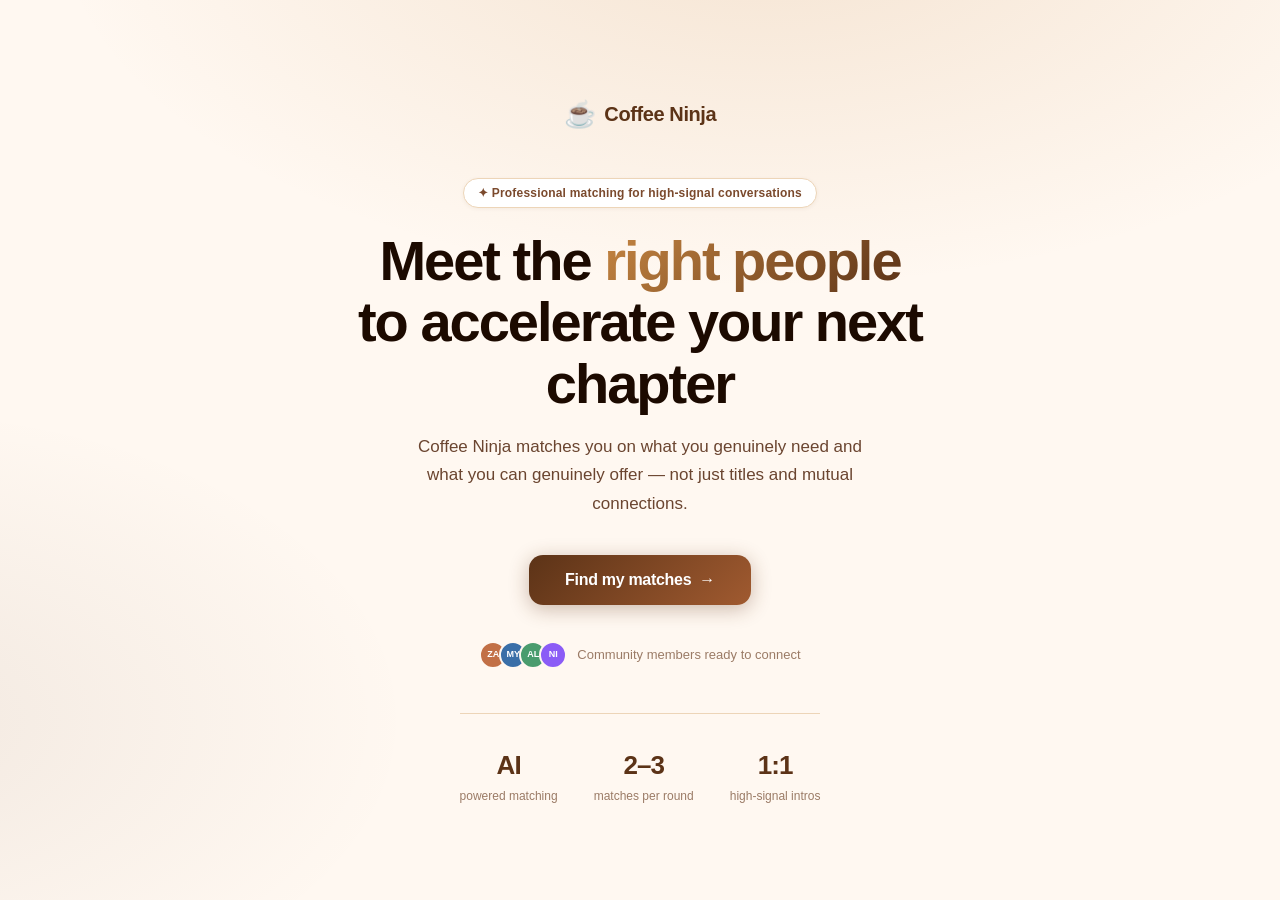
==== commit 16e34216: "Merge pull request #10 from yefeiw/fix/login-skip-onboard-and-admin-panel Fix/login skip onboard and" ====
--- a/frontend/index.html
+++ b/frontend/index.html
@@ -1,216 +1,1294 @@
-<!doctype html>
+<!DOCTYPE html>
 <html lang="en">
-  <head>
-    <meta charset="UTF-8" />
-    <meta name="viewport" content="width=device-width, initial-scale=1.0" />
-    <title>Coffee Ninja</title>
-    <link rel="stylesheet" href="/static/styles.css" />
-  </head>
-  <body>
-    <main class="shell">
-      <header class="topbar">
-        <div class="topbarTitle">
-          <div class="linghangLogo" aria-label="Linghang Mentorship">
-            <svg class="linghangMark" viewBox="0 0 64 64" role="img" aria-hidden="true">
-              <defs>
-                <clipPath id="lh-shield">
-                  <path d="M8 9h48v28c0 12-9.8 22-24 25C17.8 59 8 49 8 37V9z" />
-                </clipPath>
-              </defs>
-              <path d="M8 9h48v28c0 12-9.8 22-24 25C17.8 59 8 49 8 37V9z" fill="#fff" />
-              <g clip-path="url(#lh-shield)">
-                <path d="M3 43l15-10 11 8 16-18 18 15v29H3z" fill="#4c1d95" />
-                <path d="M-2 47c9 0 9 6 18 6s9-6 18-6 9 6 18 6 9-6 18-6v6c-9 0-9 6-18 6s-9-6-18-6-9 6-18 6-9-6-18-6z" fill="#c4b5fd" />
-                <path d="M-2 55c9 0 9 6 18 6s9-6 18-6 9 6 18 6 9-6 18-6v6c-9 0-9 6-18 6s-9-6-18-6-9 6-18 6-9-6-18-6z" fill="#ddd6fe" />
-              </g>
-              <path d="M24 25h16v14H24z" fill="#fff" />
-              <path d="M20 28l12-10 12 10" fill="none" stroke="#fff" stroke-width="5" stroke-linecap="round" stroke-linejoin="round" />
-              <path d="M21 16l6-8 8 3 4 8 9 2" fill="none" stroke="#fff" stroke-width="3" stroke-linecap="round" stroke-linejoin="round" />
-              <circle cx="27" cy="8" r="2.4" fill="#fff" />
-              <circle cx="35" cy="11" r="2.4" fill="#fff" />
-              <circle cx="39" cy="19" r="2.4" fill="#fff" />
-              <circle cx="48" cy="21" r="2.4" fill="#fff" />
-              <path d="M8 9h48v28c0 12-9.8 22-24 25C17.8 59 8 49 8 37V9z" fill="none" stroke="#fff" stroke-width="2" />
-            </svg>
-            <span>
-              <span class="linghangTitle">领航计划</span>
-              <span class="linghangSubtitle">LINGHANG MENTORSHIP</span>
-            </span>
-          </div>
-          <h1>Coffee Ninja</h1>
-          <p>Professional meetup matching for high-signal community conversations.</p>
+<head>
+  <meta charset="UTF-8">
+  <meta name="viewport" content="width=device-width, initial-scale=1.0">
+  <title>Coffee Ninja ☕</title>
+  <style>
+    :root {
+      --espresso:      #1C0A00;
+      --coffee-dark:   #5C3317;
+      --coffee:        #7B4A2D;
+      --latte:         #C68642;
+      --latte-light:   #E8A96B;
+      --cream:         #FFF8F1;
+      --foam:          #FEF0E2;
+      --foam-border:   #EDD5B8;
+      --white:         #FFFFFF;
+      --text-primary:  #1C0A00;
+      --text-secondary:#6B4530;
+      --text-muted:    #9B7B66;
+      --success:       #1F6E3F;
+      --success-bg:    #EBF5EE;
+      --success-border:#A8D5B8;
+      --peer:          #1D4ED8;
+      --peer-bg:       #EEF4FF;
+      --peer-border:   #BFDBFE;
+      --border:        #E8D4C0;
+      --shadow:        0 2px 16px rgba(92,51,23,0.08);
+      --shadow-hover:  0 8px 32px rgba(92,51,23,0.16);
+    }
+
+    *, *::before, *::after { margin:0; padding:0; box-sizing:border-box; }
+
+    body {
+      font-family: -apple-system, BlinkMacSystemFont, 'Segoe UI', 'Helvetica Neue', Arial, sans-serif;
+      background: var(--cream);
+      color: var(--text-primary);
+      min-height: 100vh;
+      line-height: 1.5;
+      -webkit-font-smoothing: antialiased;
+    }
+
+    .screen { animation: screenIn .35s cubic-bezier(.4,0,.2,1); }
+
+    @keyframes screenIn {
+      from { opacity:0; transform:translateY(14px); }
+      to   { opacity:1; transform:translateY(0); }
+    }
+
+    /* ════ WELCOME ════ */
+    .welcome {
+      display: flex;
+      flex-direction: column;
+      align-items: center;
+      justify-content: center;
+      min-height: 100vh;
+      padding: 48px 24px;
+      text-align: center;
+      background: radial-gradient(ellipse 80% 60% at 60% -10%, rgba(198,134,66,.18) 0%, transparent 70%),
+                  radial-gradient(ellipse 60% 50% at -10% 80%, rgba(92,51,23,.08) 0%, transparent 70%),
+                  var(--cream);
+    }
+
+    .logo {
+      display: flex;
+      align-items: center;
+      gap: 9px;
+      margin-bottom: 44px;
+      font-size: 20px;
+      font-weight: 800;
+      color: var(--coffee-dark);
+      letter-spacing: -.4px;
+    }
+    .logo-cup { font-size: 26px; }
+
+    .welcome-badge {
+      display: inline-flex;
+      align-items: center;
+      gap: 6px;
+      background: var(--white);
+      border: 1px solid var(--foam-border);
+      border-radius: 100px;
+      padding: 5px 14px;
+      font-size: 12px;
+      font-weight: 600;
+      color: var(--coffee);
+      margin-bottom: 22px;
+      box-shadow: 0 1px 4px rgba(92,51,23,.06);
+      letter-spacing: .2px;
+    }
+
+    .welcome-title {
+      font-size: clamp(34px, 6vw, 56px);
+      font-weight: 900;
+      color: var(--espresso);
+      line-height: 1.1;
+      letter-spacing: -2px;
+      margin-bottom: 18px;
+      max-width: 580px;
+    }
+    .welcome-title em {
+      font-style: normal;
+      background: linear-gradient(135deg, #C68642, #5C3317);
+      -webkit-background-clip: text;
+      -webkit-text-fill-color: transparent;
+      background-clip: text;
+    }
+
+    .welcome-sub {
+      font-size: 17px;
+      color: var(--text-secondary);
+      max-width: 460px;
+      margin-bottom: 36px;
+      line-height: 1.7;
+    }
+
+    .btn-primary {
+      display: inline-flex;
+      align-items: center;
+      gap: 8px;
+      background: linear-gradient(135deg, var(--coffee-dark) 0%, #A05A30 100%);
+      color: white;
+      border: none;
+      border-radius: 14px;
+      padding: 16px 36px;
+      font-size: 16px;
+      font-weight: 700;
+      cursor: pointer;
+      transition: all .2s;
+      box-shadow: 0 4px 20px rgba(92,51,23,.32);
+      letter-spacing: -.3px;
+    }
+    .btn-primary:hover { transform:translateY(-2px); box-shadow:0 8px 28px rgba(92,51,23,.42); }
+
+    .social-proof {
+      display: flex;
+      align-items: center;
+      gap: 10px;
+      margin-top: 36px;
+      font-size: 13px;
+      color: var(--text-muted);
+    }
+    .avatars { display: flex; }
+    .mini-av {
+      width: 28px; height: 28px;
+      border-radius: 50%;
+      border: 2.5px solid var(--cream);
+      display: flex; align-items: center; justify-content: center;
+      font-size: 9px; font-weight: 800; color: white;
+      margin-left: -8px;
+    }
+    .mini-av:first-child { margin-left: 0; }
+
+    .welcome-stats {
+      display: flex;
+      gap: 36px;
+      margin-top: 44px;
+      padding-top: 32px;
+      border-top: 1px solid var(--foam-border);
+    }
+    .stat { text-align: center; }
+    .stat-n { font-size: 26px; font-weight: 900; color: var(--coffee-dark); letter-spacing: -1px; }
+    .stat-l { font-size: 12px; color: var(--text-muted); margin-top: 2px; }
+
+    /* ════ ONBOARDING ════ */
+    .onboarding {
+      max-width: 540px;
+      margin: 0 auto;
+      padding: 28px 22px 80px;
+    }
+
+    .ob-top {
+      display: flex;
+      align-items: center;
+      justify-content: space-between;
+      margin-bottom: 28px;
+    }
+    .ob-logo { font-size: 15px; font-weight: 800; color: var(--coffee-dark); display: flex; align-items: center; gap: 7px; }
+    .ob-step-count { font-size: 13px; color: var(--text-muted); font-weight: 500; }
+
+    .progress-track {
+      height: 3px;
+      background: var(--foam-border);
+      border-radius: 2px;
+      margin-bottom: 36px;
+      overflow: hidden;
+    }
+    .progress-fill {
+      height: 100%;
+      background: linear-gradient(90deg, var(--coffee-dark), var(--latte));
+      border-radius: 2px;
+      transition: width .45s cubic-bezier(.4,0,.2,1);
+    }
+
+    .step-pill {
+      display: inline-flex;
+      align-items: center;
+      gap: 5px;
+      background: var(--foam);
+      border: 1px solid var(--foam-border);
+      border-radius: 100px;
+      padding: 4px 12px;
+      font-size: 11px;
+      font-weight: 700;
+      color: var(--coffee);
+      letter-spacing: .5px;
+      text-transform: uppercase;
+      margin-bottom: 10px;
+    }
+
+    .step-title {
+      font-size: clamp(22px, 4.5vw, 30px);
+      font-weight: 900;
+      color: var(--espresso);
+      letter-spacing: -1px;
+      margin-bottom: 6px;
+      line-height: 1.2;
+    }
+    .step-sub {
+      font-size: 14px;
+      color: var(--text-secondary);
+      margin-bottom: 26px;
+      line-height: 1.6;
+    }
+
+    .field-group { margin-bottom: 18px; }
+    .field-label {
+      display: block;
+      font-size: 12px; font-weight: 700;
+      color: var(--text-secondary);
+      text-transform: uppercase; letter-spacing: .5px;
+      margin-bottom: 7px;
+    }
+    .field-input, .field-textarea {
+      width: 100%;
+      padding: 13px 15px;
+      border: 1.5px solid var(--border);
+      border-radius: 12px;
+      font-size: 15px;
+      color: var(--text-primary);
+      background: var(--white);
+      font-family: inherit;
+      outline: none;
+      transition: all .18s;
+    }
+    .field-input:focus, .field-textarea:focus {
+      border-color: var(--latte);
+      box-shadow: 0 0 0 3px rgba(198,134,66,.14);
+    }
+    .field-input::placeholder, .field-textarea::placeholder { color: var(--text-muted); }
+    .field-textarea { resize: none; min-height: 86px; }
+
+    .role-grid {
+      display: grid;
+      grid-template-columns: 1fr 1fr;
+      gap: 9px;
+      margin-bottom: 4px;
+    }
+    .role-tile {
+      padding: 13px 14px;
+      border: 1.5px solid var(--border);
+      border-radius: 13px;
+      cursor: pointer;
+      background: var(--white);
+      transition: all .18s;
+      text-align: left;
+    }
+    .role-tile:hover:not(.sel) { border-color: var(--latte); background: var(--foam); }
+    .role-tile.sel { border-color: var(--coffee-dark); background: var(--foam); }
+    .tile-em { font-size: 20px; display: block; margin-bottom: 5px; }
+    .tile-label { font-size: 13px; font-weight: 700; color: var(--text-primary); display: block; }
+    .tile-sub { font-size: 11px; color: var(--text-muted); display: block; margin-top: 2px; }
+
+    .chips { display: flex; flex-wrap: wrap; gap: 8px; margin-bottom: 10px; }
+    .chip {
+      display: inline-flex;
+      align-items: center;
+      gap: 6px;
+      padding: 9px 15px;
+      border: 1.5px solid var(--border);
+      border-radius: 100px;
+      font-size: 13px; font-weight: 500;
+      cursor: pointer;
+      background: var(--white);
+      color: var(--text-secondary);
+      transition: all .18s;
+      user-select: none;
+    }
+    .chip:hover:not(.sel) { border-color: var(--latte); color: var(--coffee); }
+    .chip.sel { background: var(--coffee-dark); border-color: var(--coffee-dark); color: white; }
+    .chips-hint { font-size: 12px; color: var(--text-muted); }
+
+    .exp-row { display: flex; gap: 8px; margin-bottom: 4px; }
+    .exp-tile {
+      flex: 1;
+      padding: 11px 6px;
+      border: 1.5px solid var(--border);
+      border-radius: 11px;
+      text-align: center;
+      cursor: pointer;
+      background: var(--white);
+      transition: all .18s;
+    }
+    .exp-tile:hover:not(.sel) { border-color: var(--latte); }
+    .exp-tile.sel { border-color: var(--coffee-dark); background: var(--foam); }
+    .exp-n { font-size: 15px; font-weight: 800; color: var(--espresso); display: block; }
+    .exp-l { font-size: 10px; color: var(--text-muted); display: block; margin-top: 2px; }
+
+    .step-nav {
+      display: flex;
+      justify-content: space-between;
+      align-items: center;
+      margin-top: 28px;
+    }
+    .btn-back {
+      padding: 12px 20px;
+      border: 1.5px solid var(--border);
+      border-radius: 11px;
+      font-size: 14px; font-weight: 600;
+      color: var(--text-muted);
+      background: var(--white);
+      cursor: pointer;
+      transition: all .18s;
+    }
+    .btn-back:hover { border-color: var(--coffee); color: var(--coffee); }
+    .btn-next {
+      display: inline-flex;
+      align-items: center;
+      gap: 7px;
+      padding: 13px 28px;
+      background: linear-gradient(135deg, var(--coffee-dark), #A05A30);
+      border: none;
+      border-radius: 11px;
+      font-size: 14px; font-weight: 700;
+      color: white;
+      cursor: pointer;
+      transition: all .2s;
+    }
+    .btn-next:hover { transform:translateY(-1px); box-shadow:0 4px 14px rgba(92,51,23,.3); }
+    .btn-next:disabled { opacity:.35; cursor:not-allowed; transform:none; box-shadow:none; }
+
+    /* ════ MATCHING ════ */
+    .matching {
+      display: flex;
+      flex-direction: column;
+      align-items: center;
+      justify-content: center;
+      min-height: 100vh;
+      padding: 40px 24px;
+      text-align: center;
+      background: radial-gradient(ellipse 70% 55% at 50% 30%, rgba(198,134,66,.14) 0%, transparent 65%), var(--cream);
+    }
+
+    .brew-wrap { position: relative; margin-bottom: 32px; }
+    .brew-ring {
+      width: 90px; height: 90px;
+      border-radius: 50%;
+      border: 3px solid var(--foam-border);
+      border-top-color: var(--coffee);
+      animation: spin 1s linear infinite;
+    }
+    .brew-cup {
+      position: absolute; top:50%; left:50%;
+      transform: translate(-50%,-50%);
+      font-size: 34px;
+      animation: floatBrew 2s ease-in-out infinite;
+    }
+    @keyframes spin { to { transform:rotate(360deg); } }
+    @keyframes floatBrew {
+      0%,100% { transform:translate(-50%,-50%) scale(1); }
+      50%      { transform:translate(-50%,-52%) scale(1.08); }
+    }
+
+    .matching-title {
+      font-size: 24px; font-weight: 800;
+      color: var(--espresso);
+      letter-spacing: -.6px;
+      margin-bottom: 24px;
+    }
+
+    .matching-steps { list-style: none; }
+    .matching-steps li {
+      font-size: 14px;
+      color: var(--text-muted);
+      padding: 5px 0;
+      transition: all .3s;
+    }
+    .matching-steps li.active { color: var(--coffee); font-weight: 700; }
+    .matching-steps li.done  { color: var(--success); }
+
+    .match-error {
+      margin-top: 20px;
+      padding: 14px 18px;
+      background: #FFF0EE;
+      border: 1px solid #FFCFC8;
+      border-radius: 12px;
+      font-size: 14px;
+      color: #B03020;
+      max-width: 400px;
+    }
+
+    /* ════ MATCHES ════ */
+    .matches-wrap {
+      max-width: 640px;
+      margin: 0 auto;
+      padding: 28px 18px 64px;
+    }
+
+    .matches-logo {
+      display: flex; align-items: center; gap: 7px;
+      font-size: 15px; font-weight: 800; color: var(--coffee-dark);
+      margin-bottom: 22px;
+    }
+
+    .found-pill {
+      display: inline-flex;
+      align-items: center;
+      gap: 7px;
+      background: var(--success-bg);
+      border: 1px solid var(--success-border);
+      border-radius: 100px;
+      padding: 5px 14px;
+      font-size: 12px; font-weight: 700;
+      color: var(--success);
+      margin-bottom: 11px;
+    }
+
+    .matches-title {
+      font-size: clamp(22px, 4.5vw, 30px);
+      font-weight: 900;
+      color: var(--espresso);
+      letter-spacing: -1px;
+      margin-bottom: 5px;
+      line-height: 1.2;
+    }
+    .matches-sub { font-size: 14px; color: var(--text-secondary); margin-bottom: 22px; }
+
+    .your-profile {
+      display: flex;
+      gap: 13px;
+      align-items: flex-start;
+      background: var(--foam);
+      border: 1px solid var(--foam-border);
+      border-radius: 14px;
+      padding: 15px 16px;
+      margin-bottom: 22px;
+    }
+    .you-av {
+      width: 42px; height: 42px;
+      border-radius: 50%;
+      background: linear-gradient(135deg, var(--coffee-dark), var(--coffee));
+      display: flex; align-items: center; justify-content: center;
+      font-size: 14px; font-weight: 800; color: white;
+      flex-shrink: 0;
+    }
+    .you-name { font-size: 14px; font-weight: 700; color: var(--espresso); }
+    .you-role { font-size: 12px; color: var(--text-muted); margin-top: 2px; }
+    .you-tags { display: flex; flex-wrap: wrap; gap: 5px; margin-top: 8px; }
+    .you-tag {
+      font-size: 11px; font-weight: 500;
+      background: var(--white);
+      border: 1px solid var(--border);
+      border-radius: 100px;
+      padding: 2px 9px;
+      color: var(--text-secondary);
+    }
+
+    /* ── MATCH CARD ── */
+    .match-card {
+      background: var(--white);
+      border: 1px solid var(--border);
+      border-radius: 20px;
+      margin-bottom: 18px;
+      overflow: hidden;
+      box-shadow: var(--shadow);
+      transition: box-shadow .2s;
+    }
+    .match-card:hover { box-shadow: var(--shadow-hover); }
+
+    .card-head {
+      display: flex;
+      gap: 13px;
+      align-items: flex-start;
+      padding: 18px 18px 15px;
+      border-bottom: 1px solid var(--foam-border);
+    }
+    .match-av {
+      width: 50px; height: 50px;
+      border-radius: 50%;
+      display: flex; align-items: center; justify-content: center;
+      font-size: 16px; font-weight: 800; color: white;
+      flex-shrink: 0;
+    }
+    .card-meta { flex: 1; min-width: 0; }
+    .card-name { font-size: 16px; font-weight: 800; color: var(--espresso); letter-spacing: -.3px; }
+    .card-headline { font-size: 13px; color: var(--text-secondary); margin-top: 2px; }
+    .card-bg { font-size: 12px; color: var(--text-muted); margin-top: 3px; line-height: 1.4; }
+    .card-score { font-size: 12px; color: var(--latte); font-weight: 700; margin-top: 5px; }
+
+    .type-badge {
+      flex-shrink: 0;
+      font-size: 10px; font-weight: 800;
+      padding: 4px 10px;
+      border-radius: 100px;
+      text-transform: uppercase;
+      letter-spacing: .5px;
+      white-space: nowrap;
+    }
+    .badge-mutual { background:#FFF3E0; color:#BF4D00; border:1px solid #FFD09E; }
+    .badge-give   { background:var(--success-bg); color:var(--success); border:1px solid var(--success-border); }
+    .badge-peer   { background:var(--peer-bg); color:var(--peer); border:1px solid var(--peer-border); }
+
+    .card-section {
+      padding: 16px 18px;
+      border-bottom: 1px solid var(--foam-border);
+    }
+    .section-lbl {
+      font-size: 10px; font-weight: 800;
+      text-transform: uppercase; letter-spacing: 1px;
+      color: var(--text-muted);
+      margin-bottom: 12px;
+    }
+
+    .exchange {
+      display: grid;
+      grid-template-columns: 1fr 1fr;
+      gap: 8px;
+    }
+    .ex-cell {
+      border-radius: 12px;
+      padding: 12px 13px;
+      background: var(--foam);
+    }
+    .ex-cell.you  { border-left: 3px solid var(--latte-light); }
+    .ex-cell.them { border-left: 3px solid var(--coffee-dark); }
+    .ex-dir {
+      font-size: 10px; font-weight: 800;
+      text-transform: uppercase; letter-spacing: .5px;
+      margin-bottom: 5px;
+    }
+    .ex-dir.you  { color: #A06020; }
+    .ex-dir.them { color: var(--coffee-dark); }
+    .ex-text { font-size: 13px; color: var(--text-primary); line-height: 1.45; }
+
+    .why-box {
+      margin-top: 11px;
+      padding: 12px 13px;
+      background: #FFFAF2;
+      border-radius: 11px;
+      border-left: 3px solid var(--latte);
+    }
+    .why-text { font-size: 13px; color: var(--text-secondary); line-height: 1.6; }
+
+    .evidence-list { display: flex; flex-direction: column; gap: 6px; margin-top: 8px; }
+    .evidence-item {
+      font-size: 12px;
+      color: var(--text-muted);
+      padding: 6px 10px;
+      background: var(--foam);
+      border-radius: 8px;
+      line-height: 1.4;
+    }
+
+    .prompt-list { display: flex; flex-direction: column; gap: 9px; }
+    .prompt-item {
+      display: flex; gap: 10px;
+      align-items: flex-start;
+      background: var(--foam);
+      border-radius: 12px;
+      padding: 12px 13px;
+    }
+    .prompt-ico { font-size: 15px; flex-shrink: 0; margin-top: 1px; }
+    .prompt-txt { font-size: 13px; color: var(--text-secondary); line-height: 1.55; font-style: italic; }
+
+    .card-action { padding: 15px 18px; }
+
+    .btn-interested {
+      width: 100%;
+      display: flex; align-items: center; justify-content: center; gap: 8px;
+      padding: 14px;
+      background: linear-gradient(135deg, var(--coffee-dark) 0%, #A05A30 100%);
+      border: none;
+      border-radius: 13px;
+      font-size: 15px; font-weight: 700;
+      color: white;
+      cursor: pointer;
+      transition: all .2s;
+      letter-spacing: -.2px;
+    }
+    .btn-interested:hover { transform:translateY(-1px); box-shadow:0 6px 22px rgba(92,51,23,.32); }
+
+    .interested-state {
+      background: var(--success-bg);
+      border: 1px solid var(--success-border);
+      border-radius: 13px;
+      padding: 18px 16px;
+      text-align: center;
+      animation: screenIn .3s ease;
+    }
+    .int-icon { font-size: 28px; margin-bottom: 8px; }
+    .int-title { font-size: 15px; font-weight: 800; color: var(--success); margin-bottom: 5px; }
+    .int-msg { font-size: 13px; color: #3D6B50; line-height: 1.55; }
+    .intro-preview {
+      background: white;
+      border: 1px solid var(--success-border);
+      border-radius: 11px;
+      padding: 12px 13px;
+      margin-top: 12px;
+      text-align: left;
+    }
+    .intro-lbl {
+      font-size: 10px; font-weight: 800;
+      text-transform: uppercase; letter-spacing: .5px;
+      color: var(--text-muted);
+      margin-bottom: 6px;
+    }
+    .intro-txt { font-size: 13px; color: var(--text-secondary); line-height: 1.6; }
+
+    .activity-tag {
+      display: inline-flex;
+      align-items: center;
+      gap: 5px;
+      background: var(--foam);
+      border: 1px solid var(--foam-border);
+      border-radius: 100px;
+      padding: 4px 12px;
+      font-size: 12px;
+      color: var(--coffee);
+      font-weight: 600;
+      margin-top: 10px;
+    }
+
+    .match-footer {
+      display: flex;
+      gap: 1px;
+      background: var(--border);
+      border: 1px solid var(--border);
+      border-radius: 16px;
+      overflow: hidden;
+      margin-top: 24px;
+    }
+    .mf-stat {
+      flex: 1;
+      text-align: center;
+      padding: 16px 8px;
+      background: var(--foam);
+    }
+    .mf-n { font-size: 22px; font-weight: 900; color: var(--espresso); letter-spacing: -.5px; }
+    .mf-l { font-size: 11px; color: var(--text-muted); margin-top: 2px; line-height: 1.3; }
+
+    .llm-badge {
+      display: inline-flex;
+      align-items: center;
+      gap: 5px;
+      font-size: 11px;
+      color: var(--text-muted);
+      margin-bottom: 16px;
+      padding: 4px 10px;
+      background: var(--foam);
+      border: 1px solid var(--foam-border);
+      border-radius: 100px;
+    }
+
+    /* ── AUTH STEP ── */
+    .pw-wrap { position: relative; }
+    .pw-wrap .field-input { padding-right: 46px; }
+    .pw-toggle {
+      position: absolute; right: 13px; top: 50%;
+      transform: translateY(-50%);
+      background: none; border: none;
+      font-size: 17px; cursor: pointer;
+      color: var(--text-muted);
+      line-height: 1;
+      padding: 4px;
+    }
+    .pw-toggle:hover { color: var(--coffee); }
+
+    .auth-error {
+      background: #FFF0EE;
+      border: 1px solid #FFCFC8;
+      border-radius: 10px;
+      padding: 10px 13px;
+      font-size: 13px;
+      color: #B03020;
+      margin-bottom: 14px;
+    }
+
+    .auth-mode-toggle {
+      text-align: center;
+      margin-top: 16px;
+      font-size: 13px;
+      color: var(--text-muted);
+    }
+    .auth-mode-toggle button {
+      background: none; border: none;
+      color: var(--coffee);
+      font-size: 13px; font-weight: 600;
+      cursor: pointer; text-decoration: underline;
+      padding: 0; margin-left: 4px;
+    }
+
+    @media (max-width: 480px) {
+      .exchange { grid-template-columns: 1fr; }
+      .welcome-stats { gap: 20px; }
+      .exp-row { flex-wrap: wrap; }
+      .exp-tile { min-width: calc(33% - 6px); }
+    }
+  </style>
+</head>
+<body>
+<div id="app"></div>
+
+<script>
+/* ════ STATE ════ */
+const S = {
+  screen: 'welcome',
+  step: 0,
+  auth: { email: '', password: '', mode: 'signup', showPw: false, error: '' },
+  form: {
+    name: '', role: '', roleQuick: '',
+    needs: [], offers: [],
+    exp: '', proud: '',
+  },
+  interested: {},
+  apiMatches: [],
+  apiProfile: null,
+  usedLlm: false,
+  querySummary: '',
+  error: null,
+};
+
+/* ════ ONBOARDING OPTIONS ════ */
+const NEEDS = [
+  { id:'pm',      em:'🚀', label:'Break into Product Management' },
+  { id:'ai',      em:'🤖', label:'AI / ML product thinking' },
+  { id:'leap',    em:'🏃', label:'Consulting → startup / tech leap' },
+  { id:'growth',  em:'📈', label:'Growth & GTM strategy' },
+  { id:'zero',    em:'⚡', label:'Building 0→1 products' },
+  { id:'exec',    em:'🏛️', label:'Executive / leadership track' },
+  { id:'collab',  em:'🤝', label:'Find collaborators / co-founders' },
+  { id:'demo',    em:'🎯', label:'Demo feedback & product critique' },
+];
+
+const OFFERS = [
+  { id:'consulting', em:'📐', label:'Structured problem solving' },
+  { id:'data',       em:'📊', label:'Data analysis & storytelling' },
+  { id:'stk',        em:'🤝', label:'Executive stakeholder management' },
+  { id:'eng',        em:'⚙️', label:'Engineering / technical depth' },
+  { id:'gplay',      em:'🗺️', label:'Growth playbooks & metrics' },
+  { id:'domain',     em:'🏥', label:'Domain expertise (healthcare, finance…)' },
+  { id:'design',     em:'🎨', label:'Product design & UX' },
+  { id:'community',  em:'🌱', label:'Community building' },
+];
+
+/* ════ RENDER ════ */
+function render() {
+  const views = { welcome: renderWelcome, onboarding: renderOnboarding, matching: renderMatching, matches: renderMatches };
+  document.getElementById('app').innerHTML = (views[S.screen] || renderWelcome)();
+  wire();
+}
+
+/* ── WELCOME ── */
+function renderWelcome() {
+  return `
+  <div class="screen welcome">
+    <div class="logo"><span class="logo-cup">☕</span> Coffee Ninja</div>
+    <div class="welcome-badge">✦ Professional matching for high-signal conversations</div>
+    <h1 class="welcome-title">Meet the <em>right people</em><br>to accelerate your next chapter</h1>
+    <p class="welcome-sub">Coffee Ninja matches you on what you genuinely need and what you can genuinely offer — not just titles and mutual connections.</p>
+    <button class="btn-primary" data-a="start">Find my matches <span>→</span></button>
+    <div class="social-proof">
+      <div class="avatars">
+        <div class="mini-av" style="background:#C27046">ZA</div>
+        <div class="mini-av" style="background:#3A6FA8">MY</div>
+        <div class="mini-av" style="background:#4A9C6E">AL</div>
+        <div class="mini-av" style="background:#8B5CF6">NI</div>
+      </div>
+      <span>Community members ready to connect</span>
+    </div>
+    <div class="welcome-stats">
+      <div class="stat"><div class="stat-n">AI</div><div class="stat-l">powered matching</div></div>
+      <div class="stat"><div class="stat-n">2–3</div><div class="stat-l">matches per round</div></div>
+      <div class="stat"><div class="stat-n">1:1</div><div class="stat-l">high-signal intros</div></div>
+    </div>
+  </div>`;
+}
+
+/* ── ONBOARDING ── */
+const STEPS = 5;
+
+function renderOnboarding() {
+  const pct = ((S.step + 1) / STEPS) * 100;
+  const stepFns = [stepAuth, step0, step1, step2, step3];
+  return `
+  <div class="screen onboarding">
+    <div class="ob-top">
+      <div class="ob-logo">☕ Coffee Ninja</div>
+      <div class="ob-step-count">${S.step + 1} / ${STEPS}</div>
+    </div>
+    <div class="progress-track"><div class="progress-fill" style="width:${pct}%"></div></div>
+    ${stepFns[S.step]()}
+  </div>`;
+}
+
+function stepAuth() {
+  const isLogin = S.auth.mode === 'login';
+  const canNext = S.auth.email.trim() && S.auth.password.length >= 6;
+  return `
+  <div class="step-pill">🔑 ${isLogin ? 'Log In' : 'Create Account'}</div>
+  <h2 class="step-title">${isLogin ? 'Welcome back.' : 'Let\'s get you set up.'}</h2>
+  <p class="step-sub">${isLogin ? 'Log in to see your matches and continue where you left off.' : 'Create a free account to find your first matches.'}</p>
+  ${S.auth.error ? `<div class="auth-error">${esc(S.auth.error)}</div>` : ''}
+  <div class="field-group">
+    <label class="field-label">Email</label>
+    <input class="field-input" type="email" placeholder="you@example.com" data-auth="email" value="${esc(S.auth.email)}" autocomplete="email">
+  </div>
+  <div class="field-group">
+    <label class="field-label">Password <span style="font-weight:400;text-transform:none;letter-spacing:0">(min 6 characters)</span></label>
+    <div class="pw-wrap">
+      <input class="field-input" type="${S.auth.showPw ? 'text' : 'password'}" placeholder="••••••••" data-auth="password" value="${esc(S.auth.password)}" autocomplete="${isLogin ? 'current-password' : 'new-password'}">
+      <button class="pw-toggle" data-a="toggle-pw" type="button">${S.auth.showPw ? '🙈' : '👁️'}</button>
+    </div>
+  </div>
+  <div class="step-nav">
+    <button class="btn-back" data-a="back">← Back</button>
+    <button class="btn-next" data-a="auth-next" ${canNext ? '' : 'disabled'}>${isLogin ? 'Log in' : 'Create account'} →</button>
+  </div>
+  <div class="auth-mode-toggle">
+    ${isLogin ? "Don't have an account?" : 'Already have an account?'}
+    <button data-a="toggle-mode">${isLogin ? 'Sign up' : 'Log in'}</button>
+  </div>`;
+}
+
+function step0() {
+  const roles = [
+    { id:'consultant', em:'📐', lbl:'Consultant',      sub:'MBB / Big 4 / boutique' },
+    { id:'pm',         em:'🗺️', lbl:'Product Manager', sub:'Tech / startup' },
+    { id:'engineer',   em:'⚙️', lbl:'Engineer',        sub:'Builder / maker' },
+    { id:'founder',    em:'🚀', lbl:'Founder / MBA',    sub:'0→1 / career transition' },
+  ];
+  const canNext = S.form.name.trim() || S.form.role.trim();
+  return `
+  <div class="step-pill">✦ About you</div>
+  <h2 class="step-title">First, who are you?</h2>
+  <p class="step-sub">Just enough context so matches understand where you're coming from.</p>
+  <div class="field-group">
+    <label class="field-label">Your name</label>
+    <input class="field-input" type="text" placeholder="e.g. Alex Chen" data-field="name" value="${esc(S.form.name)}">
+  </div>
+  <div class="field-group">
+    <label class="field-label">Current role (or "in between")</label>
+    <input class="field-input" type="text" placeholder="e.g. Strategy Consultant at BCG" data-field="role" value="${esc(S.form.role)}">
+  </div>
+  <div class="field-group">
+    <label class="field-label">Or pick a quick type</label>
+    <div class="role-grid">
+      ${roles.map(r => `
+      <div class="role-tile ${S.form.roleQuick===r.id?'sel':''}" data-rq="${r.id}">
+        <span class="tile-em">${r.em}</span>
+        <span class="tile-label">${r.lbl}</span>
+        <span class="tile-sub">${r.sub}</span>
+      </div>`).join('')}
+    </div>
+  </div>
+  <div class="step-nav">
+    <button class="btn-back" data-a="back">← Back</button>
+    <button class="btn-next" data-a="next" ${canNext?'':'disabled'}>Continue →</button>
+  </div>`;
+}
+
+function step1() {
+  return `
+  <div class="step-pill">🎯 Your needs</div>
+  <h2 class="step-title">What are you trying to figure out?</h2>
+  <p class="step-sub">Pick up to 3 things you genuinely need help with right now. Honesty here makes matches 10× better.</p>
+  <div class="chips">
+    ${NEEDS.map(o => `<div class="chip ${S.form.needs.includes(o.id)?'sel':''}" data-tn="${o.id}">${o.em} ${o.label}</div>`).join('')}
+  </div>
+  <p class="chips-hint">Select 1–3 that resonate most</p>
+  <div class="step-nav">
+    <button class="btn-back" data-a="back">← Back</button>
+    <button class="btn-next" data-a="next" ${S.form.needs.length?'':'disabled'}>Continue →</button>
+  </div>`;
+}
+
+function step2() {
+  return `
+  <div class="step-pill">💡 What you offer</div>
+  <h2 class="step-title">What can you genuinely offer?</h2>
+  <p class="step-sub">Good matches are two-way. What do you bring to the table — even mid-transition?</p>
+  <div class="chips">
+    ${OFFERS.map(o => `<div class="chip ${S.form.offers.includes(o.id)?'sel':''}" data-to="${o.id}">${o.em} ${o.label}</div>`).join('')}
+  </div>
+  <p class="chips-hint">Select 1–3 genuine strengths</p>
+  <div class="step-nav">
+    <button class="btn-back" data-a="back">← Back</button>
+    <button class="btn-next" data-a="next" ${S.form.offers.length?'':'disabled'}>Continue →</button>
+  </div>`;
+}
+
+function step3() {
+  const exps = ['0–2','2–4','4–7','7–10','10+'];
+  return `
+  <div class="step-pill">⚡ Quick context</div>
+  <h2 class="step-title">Almost there.</h2>
+  <p class="step-sub">Two quick questions so matches understand your actual situation.</p>
+  <div class="field-group">
+    <label class="field-label">Years of total experience</label>
+    <div class="exp-row">
+      ${exps.map(e => `
+      <div class="exp-tile ${S.form.exp===e?'sel':''}" data-exp="${e}">
+        <span class="exp-n">${e}</span><span class="exp-l">yrs</span>
+      </div>`).join('')}
+    </div>
+  </div>
+  <div class="field-group">
+    <label class="field-label">One thing you're proud of <span style="font-weight:400;text-transform:none;letter-spacing:0">(optional)</span></label>
+    <textarea class="field-textarea" data-field="proud" placeholder="e.g. Shipped a side project with 5K users. Doesn't have to be impressive — just real.">${esc(S.form.proud)}</textarea>
+  </div>
+  <div class="step-nav">
+    <button class="btn-back" data-a="back">← Back</button>
+    <button class="btn-next" data-a="go-match">☕ Find my matches →</button>
+  </div>`;
+}
+
+/* ── MATCHING ── */
+function renderMatching() {
+  const errHtml = S.error
+    ? `<div class="match-error">⚠️ ${esc(S.error)}</div>`
+    : '';
+  return `
+  <div class="screen matching">
+    <div class="brew-wrap">
+      <div class="brew-ring"></div>
+      <div class="brew-cup">☕</div>
+    </div>
+    <h2 class="matching-title">Brewing your matches…</h2>
+    <ul class="matching-steps">
+      <li id="ms1" class="active">Building your profile</li>
+      <li id="ms2">Scanning community profiles</li>
+      <li id="ms3">Scoring mutual value exchange</li>
+      <li id="ms4">Crafting conversation starters</li>
+    </ul>
+    ${errHtml}
+  </div>`;
+}
+
+/* ── MATCHES ── */
+function renderMatches() {
+  const nm   = S.form.name || 'You';
+  const init = nm.split(' ').map(w=>w[0]).join('').toUpperCase().slice(0,2) || 'YO';
+  const role = S.form.role || 'Community member';
+  const needLbls  = S.form.needs.map(id => NEEDS.find(o=>o.id===id)?.label).filter(Boolean);
+  const offerLbls = S.form.offers.map(id => OFFERS.find(o=>o.id===id)?.label).filter(Boolean);
+  const count = S.apiMatches.length;
+
+  return `
+  <div class="screen matches-wrap">
+    <div class="matches-logo">☕ Coffee Ninja</div>
+    <div class="found-pill">✓ ${count} match${count!==1?'es':''} found for you</div>
+    <h1 class="matches-title">We found people who make sense</h1>
+    <p class="matches-sub">${esc(S.querySummary) || 'Each match is scored on genuine mutual value — not just who might be nice to know.'}</p>
+    ${S.usedLlm ? '<div class="llm-badge">✨ AI-powered matching</div>' : '<div class="llm-badge">⚙️ Local matching (no API key)</div>'}
+
+    <div class="your-profile">
+      <div class="you-av">${init}</div>
+      <div>
+        <div class="you-name">${esc(nm)}</div>
+        <div class="you-role">${esc(role)}</div>
+        <div class="you-tags">
+          ${needLbls.map(l=>`<span class="you-tag">Needs: ${l}</span>`).join('')}
+          ${offerLbls.map(l=>`<span class="you-tag">Offers: ${l}</span>`).join('')}
         </div>
-        <div class="status" id="modelStatus">Checking backend</div>
-      </header>
-
-      <nav class="tabs" aria-label="Coffee Ninja flows">
-        <button class="tab active" data-panel="onboardingPanel">1. Onboarding</button>
-        <button class="tab" data-panel="matchingPanel">2. Matching</button>
-        <button class="tab" data-panel="chatPanel">3. Chat</button>
-      </nav>
-
-      <section class="panel active" id="onboardingPanel">
-        <div class="sectionHeader">
-          <h2>Set Up User Profile</h2>
-          <p>Collect the professional signals the matcher needs: intent, expertise, availability, and constraints.</p>
+      </div>
+    </div>
+
+    ${S.apiMatches.map(m => card(m, needLbls, offerLbls)).join('')}
+
+    <div class="match-footer">
+      <div class="mf-stat"><div class="mf-n">${count}</div><div class="mf-l">matches found</div></div>
+      <div class="mf-stat"><div class="mf-n">AI</div><div class="mf-l">ranked by intent fit</div></div>
+      <div class="mf-stat"><div class="mf-n">1:1</div><div class="mf-l">warm intro ready</div></div>
+    </div>
+  </div>`;
+}
+
+function card(m, userNeedsLbls, userOffersLbls) {
+  const isInt = S.interested[m.candidate_id];
+  const score = Math.round((m.score || 0) * 100);
+  const stars  = score>=80 ? '★★★' : score>=60 ? '★★☆' : '★☆☆';
+  const type   = (m.match_type || 'peer').toLowerCase();
+  const badgeCls = type.includes('mutual') ? 'badge-mutual' : type.includes('give') || type.includes('mentor') ? 'badge-give' : 'badge-peer';
+  const typeLbl  = type.includes('mutual') ? '⭐ Mutual Exchange' : type.includes('give') || type.includes('mentor') ? '🌱 Give-First' : '🤜 Peer Match';
+  const avColor  = nameColor(m.candidate_name);
+  const avInit   = m.candidate_name.split(' ').map(w=>w[0]).join('').toUpperCase().slice(0,2);
+
+  const youWant  = userNeedsLbls.join(', ') || 'Professional growth';
+  const youHave  = userOffersLbls.join(', ') || 'Your unique skills';
+  const theyDid  = m.evidence && m.evidence[0] ? m.evidence[0] : m.why_now;
+  const theyWant = m.evidence && m.evidence[1] ? m.evidence[1] : '';
+
+  const promptEmojis = ['🔍','🎯','💡','🤝','⚡'];
+  const prompts = (m.conversation_starters || []).slice(0,2).map((txt, i) => ({ em: promptEmojis[i] || '💬', txt }));
+
+  const evidenceExtra = (m.evidence || []).slice(2);
+
+  const actionHtml = isInt
+    ? `<div class="interested-state">
+        <div class="int-icon">☕</div>
+        <div class="int-title">You're matched with ${esc(m.candidate_name)}</div>
+        <div class="int-msg">Coffee Ninja will send ${esc(m.candidate_name)} a warm intro note. Most matches respond within 24–48 hours.</div>
+        ${m.next_step_message ? `<div class="intro-preview">
+          <div class="intro-lbl">Your intro — preview</div>
+          <div class="intro-txt">${esc(m.next_step_message)}</div>
+        </div>` : ''}
+      </div>`
+    : `<button class="btn-interested" data-a="interested" data-mid="${m.candidate_id}">☕ I'm Interested</button>`;
+
+  return `
+  <div class="match-card" id="card-${m.candidate_id}">
+    <div class="card-head">
+      <div class="match-av" style="background:${avColor}">${avInit}</div>
+      <div class="card-meta">
+        <div class="card-name">${esc(m.candidate_name)}</div>
+        <div class="card-headline">${esc(m.candidate_headline)}</div>
+        ${theyDid ? `<div class="card-bg">${esc(theyDid.length > 80 ? theyDid.slice(0,80)+'…' : theyDid)}</div>` : ''}
+        <div class="card-score">${stars} ${score}% match</div>
+      </div>
+      <span class="type-badge ${badgeCls}">${typeLbl}</span>
+    </div>
+
+    <div class="card-section">
+      <div class="section-lbl">Why this match</div>
+      <div class="exchange">
+        <div class="ex-cell you">
+          <div class="ex-dir you">YOUR GOAL</div>
+          <div class="ex-text">${esc(youWant)}</div>
         </div>
-
-        <form id="profileForm" class="formGrid">
-          <label>
-            Name
-            <input name="name" required value="Yefei Wang" />
-          </label>
-          <label>
-            Headline
-            <input name="headline" value="AI builder exploring community matching tools" />
-          </label>
-          <label>
-            Company
-            <input name="company" value="Coffee Ninja" />
-          </label>
-          <label>
-            Level
-            <input name="level" value="Builder" />
-          </label>
-          <label>
-            Years
-            <input name="years" value="8 years" />
-          </label>
-          <label>
-            Location
-            <input name="location" value="Mountain View / Palo Alto" />
-          </label>
-          <label>
-            Availability
-            <input name="availability" value="Saturday afternoon, weekday coffee" />
-          </label>
-          <div class="chipField">
-            <span>I can help with</span>
-            <div class="chipGroup" data-chip-target="can_help_with">
-              <button type="button" data-value="Python backend">Python backend</button>
-              <button type="button" data-value="LLM apps">LLM apps</button>
-              <button type="button" data-value="product prototyping">Product prototyping</button>
-              <button type="button" data-value="community tooling">Community tooling</button>
-            </div>
-            <input name="can_help_with" value="Python backend, LLM apps, product prototyping" />
-          </div>
-          <div class="chipField">
-            <span>I want help with</span>
-            <div class="chipGroup" data-chip-target="want_help_with">
-              <button type="button" data-value="demo storytelling">Demo storytelling</button>
-              <button type="button" data-value="community growth">Community growth</button>
-              <button type="button" data-value="Qdrant architecture">Qdrant architecture</button>
-              <button type="button" data-value="AI PM transition">AI PM transition</button>
-            </div>
-            <input name="want_help_with" value="demo storytelling, community growth, Qdrant architecture" />
-          </div>
-          <div class="chipField">
-            <span>Conversation style</span>
-            <div class="chipGroup single" data-chip-target="conversation_style">
-              <button type="button" data-value="tactical">Tactical</button>
-              <button type="button" data-value="strategic">Strategic</button>
-              <button type="button" data-value="casual">Casual</button>
-            </div>
-            <input name="conversation_style" value="tactical" />
-          </div>
-          <label>
-            Interests
-            <textarea name="interests">AI agents, community tooling, professional networking, hackathon demos</textarea>
-          </label>
-          <label>
-            Expertise
-            <textarea name="expertise">Python backend, LLM apps, product prototyping</textarea>
-          </label>
-          <label>
-            Goals
-            <textarea name="goals">Find collaborators, validate Coffee Ninja, make professional meetups more useful</textarea>
-          </label>
-          <label>
-            Current Need
-            <textarea name="current_need">I want to meet people who can help turn Coffee Ninja into a compelling hackathon demo and real community workflow.</textarea>
-          </label>
-          <label>
-            Preferred Formats
-            <input name="preferred_formats" value="coffee, pair hacking, demo critique" />
-          </label>
-          <label>
-            Constraints
-            <input name="constraints" value="professional context only, no generic recruiting" />
-          </label>
-          <div class="actions">
-            <button type="submit">Generate Profile</button>
-          </div>
-        </form>
-
-        <div class="resultBlock" id="profileResult" hidden></div>
-      </section>
-
-      <section class="panel" id="matchingPanel">
-        <div class="sectionHeader">
-          <h2>Describe Need and Generate Matches</h2>
-          <p>Search Qdrant for relevant people, then use the LLM to rank 2-3 matches with evidence.</p>
+        <div class="ex-cell them">
+          <div class="ex-dir them">THEIR JOURNEY</div>
+          <div class="ex-text">${esc(theyDid)}</div>
         </div>
-
-        <form id="matchForm" class="matchForm">
-          <label>
-            What do you need right now?
-            <textarea name="need" required>I need 2-3 professional matches: one product mentor who can critique the demo, one community growth person, and one technical builder who can sanity-check the Qdrant/OpenAI architecture.</textarea>
-          </label>
-          <div class="actions">
-            <button type="submit">Generate Matches</button>
-          </div>
-        </form>
-
-        <div class="resultBlock" id="matchResult" hidden></div>
-      </section>
-
-      <section class="panel" id="chatPanel">
-        <div class="sectionHeader">
-          <h2>Conversation Management</h2>
-          <p>Create a lightweight two-person conversation and exchange messages after a match.</p>
+        ${theyWant ? `
+        <div class="ex-cell them">
+          <div class="ex-dir them">THEIR NEED</div>
+          <div class="ex-text">${esc(theyWant)}</div>
+        </div>` : ''}
+        <div class="ex-cell you">
+          <div class="ex-dir you">YOUR STRENGTH</div>
+          <div class="ex-text">${esc(youHave)}</div>
         </div>
-
-        <form id="conversationForm" class="formGrid">
-          <label>
-            My ID
-            <input name="my_id" required />
-          </label>
-          <label>
-            My Name
-            <input name="my_name" required />
-          </label>
-          <label>
-            Other User ID
-            <input name="other_id" required value="sample_zara_ai_pm" />
-          </label>
-          <label>
-            Other User Name
-            <input name="other_name" required value="Zara Zhang" />
-          </label>
-          <label>
-            Conversation Title
-            <input name="title" value="Coffee Ninja follow-up" />
-          </label>
-          <div class="actions">
-            <button type="button" id="refreshConversationsButton">Refresh</button>
-            <button type="submit">Open Conversation</button>
-          </div>
-        </form>
-
-        <div class="chatLayout">
-          <aside class="conversationList" id="conversationList"></aside>
-          <section class="threadPanel">
-            <div class="threadHeader" id="threadHeader">No conversation selected</div>
-            <div class="messageList" id="messageList"></div>
-            <form id="messageForm" class="messageForm">
-              <textarea name="body" required placeholder="Write a short professional follow-up..."></textarea>
-              <button type="submit">Send</button>
-            </form>
-          </section>
-        </div>
-      </section>
-    </main>
-
-    <script src="/static/app.js"></script>
-  </body>
+      </div>
+      <div class="why-box">
+        <div class="why-text">💡 ${esc(m.why_now)}</div>
+      </div>
+      ${evidenceExtra.length ? `<div class="evidence-list">${evidenceExtra.map(e=>`<div class="evidence-item">• ${esc(e)}</div>`).join('')}</div>` : ''}
+    </div>
+
+    ${prompts.length ? `
+    <div class="card-section">
+      <div class="section-lbl">Start the conversation with</div>
+      <div class="prompt-list">
+        ${prompts.map(p=>`
+        <div class="prompt-item">
+          <span class="prompt-ico">${p.em}</span>
+          <span class="prompt-txt">${esc(p.txt)}</span>
+        </div>`).join('')}
+      </div>
+    </div>` : ''}
+
+    ${m.suggested_activity ? `
+    <div class="card-section" style="border-bottom:none">
+      <div class="section-lbl">Suggested activity</div>
+      <span class="activity-tag">☕ ${esc(m.suggested_activity)}</span>
+    </div>` : ''}
+
+    <div class="card-action">${actionHtml}</div>
+  </div>`;
+}
+
+/* ════ EVENT WIRING ════ */
+function wire() {
+  on('[data-a="start"]',    () => { S.screen='onboarding'; S.step=0; render(); });
+  on('[data-a="next"]',     () => { S.step++; render(); });
+  on('[data-a="back"]',     () => { S.step>0 ? S.step-- : (S.screen='welcome'); render(); });
+  on('[data-a="go-match"]', startMatching);
+
+  // Auth step
+  on('[data-a="auth-next"]', () => {
+    const email = S.auth.email.trim();
+    const pw    = S.auth.password;
+    if (!email || !/^[^\s@]+@[^\s@]+\.[^\s@]+$/.test(email)) {
+      S.auth.error = 'Please enter a valid email address.'; render(); return;
+    }
+    if (pw.length < 6) {
+      S.auth.error = 'Password must be at least 6 characters.'; render(); return;
+    }
+    S.auth.error = '';
+
+    if (S.auth.mode === 'login') {
+      const saved = localStorage.getItem(`coffee_ninja_${email}`);
+      if (saved) {
+        const data = JSON.parse(saved);
+        S.form         = data.form;
+        S.apiProfile   = data.apiProfile;
+        S.apiMatches   = data.apiMatches   || [];
+        S.usedLlm      = data.usedLlm      || false;
+        S.querySummary = data.querySummary  || '';
+        S.screen = 'matches';
+        render();
+        return;
+      } else {
+        S.auth.error = 'No account found for this email. Please sign up first.';
+        render();
+        return;
+      }
+    }
+
+    // Signup: pre-fill name from email prefix if not already set
+    if (!S.form.name) {
+      const prefix = email.split('@')[0].replace(/[._-]/g, ' ').replace(/\b\w/g, c => c.toUpperCase());
+      S.form.name = prefix;
+    }
+    S.step++;
+    render();
+  });
+  on('[data-a="toggle-pw"]',   () => { S.auth.showPw = !S.auth.showPw; render(); });
+  on('[data-a="toggle-mode"]', () => { S.auth.mode = S.auth.mode==='signup' ? 'login' : 'signup'; S.auth.error = ''; render(); });
+
+  qsa('[data-auth]').forEach(el => {
+    el.addEventListener('input', e => {
+      S.auth[e.target.dataset.auth] = e.target.value;
+      const btn = q('[data-a="auth-next"]');
+      if (btn) btn.disabled = !(S.auth.email.trim() && S.auth.password.length >= 6);
+    });
+  });
+
+  qsa('[data-field]').forEach(el => {
+    el.addEventListener('input', e => {
+      S.form[e.target.dataset.field] = e.target.value;
+      const btn = q('[data-a="next"]');
+      if (btn && S.step===1) btn.disabled = !(S.form.name.trim() || S.form.role.trim());
+    });
+  });
+
+  qsa('[data-rq]').forEach(el => {
+    el.addEventListener('click', () => {
+      const id = el.dataset.rq;
+      S.form.roleQuick = S.form.roleQuick===id ? '' : id;
+      if (!S.form.role) {
+        const map = { consultant:'Strategy Consultant', pm:'Product Manager', engineer:'Software Engineer', founder:'Founder' };
+        S.form.role = map[id] || '';
+      }
+      render();
+    });
+  });
+
+  qsa('[data-tn]').forEach(el => { el.addEventListener('click', () => toggle(S.form.needs, el.dataset.tn, 3)); });
+  qsa('[data-to]').forEach(el => { el.addEventListener('click', () => toggle(S.form.offers, el.dataset.to, 3)); });
+  qsa('[data-exp]').forEach(el => { el.addEventListener('click', () => { S.form.exp = el.dataset.exp; render(); }); });
+
+  qsa('[data-a="interested"]').forEach(el => {
+    el.addEventListener('click', () => {
+      const mid = el.dataset.mid;
+      S.interested[mid] = true;
+      const match = S.apiMatches.find(m=>m.candidate_id===mid);
+      const needLbls  = S.form.needs.map(id => NEEDS.find(o=>o.id===id)?.label).filter(Boolean);
+      const offerLbls = S.form.offers.map(id => OFFERS.find(o=>o.id===id)?.label).filter(Boolean);
+      const old = document.getElementById(`card-${mid}`);
+      if (old && match) {
+        const tmp = document.createElement('div');
+        tmp.innerHTML = card(match, needLbls, offerLbls);
+        old.replaceWith(tmp.firstElementChild);
+      }
+    });
+  });
+}
+
+/* ════ API + MATCHING FLOW ════ */
+async function startMatching() {
+  S.screen = 'matching';
+  S.error = null;
+  render();
+
+  const stepIds = ['ms1','ms2','ms3','ms4'];
+  let stepIdx = 0;
+
+  function advanceStep() {
+    const cur = document.getElementById(stepIds[stepIdx]);
+    if (cur) { cur.classList.remove('active'); cur.classList.add('done'); cur.textContent = '✓ ' + cur.textContent; }
+    stepIdx++;
+    if (stepIdx < stepIds.length) {
+      const nxt = document.getElementById(stepIds[stepIdx]);
+      if (nxt) nxt.classList.add('active');
+    }
+  }
+
+  const timer = setInterval(advanceStep, 1200);
+
+  try {
+    const needsText  = S.form.needs.map(id => NEEDS.find(o=>o.id===id)?.label).filter(Boolean).join(', ');
+    const offersText = S.form.offers.map(id => OFFERS.find(o=>o.id===id)?.label).filter(Boolean).join(', ');
+    const expNote    = S.form.exp ? `${S.form.exp} years experience.` : '';
+    const proudNote  = S.form.proud ? ` ${S.form.proud}` : '';
+
+    const onboardPayload = {
+      name:             S.form.name || 'Anonymous',
+      headline:         S.form.role || 'Community member',
+      location:         '',
+      availability:     '',
+      interests:        needsText,
+      expertise:        [offersText, expNote, proudNote].filter(Boolean).join(' '),
+      goals:            needsText,
+      current_need:     needsText,
+      preferred_formats:'coffee, conversation',
+      constraints:      'professional context only',
+    };
+
+    const profileRes = await fetch('/api/onboarding', {
+      method: 'POST',
+      headers: { 'Content-Type': 'application/json' },
+      body: JSON.stringify(onboardPayload),
+    });
+    if (!profileRes.ok) {
+      const err = await profileRes.json().catch(() => ({}));
+      throw new Error(err.detail || 'Profile generation failed');
+    }
+    const profileData = await profileRes.json();
+    S.apiProfile = profileData.profile;
+
+    advanceStep();
+
+    const matchRes = await fetch('/api/matches', {
+      method: 'POST',
+      headers: { 'Content-Type': 'application/json' },
+      body: JSON.stringify({ profile: S.apiProfile, need: needsText }),
+    });
+    if (!matchRes.ok) {
+      const err = await matchRes.json().catch(() => ({}));
+      throw new Error(err.detail || 'Match generation failed');
+    }
+    const matchData = await matchRes.json();
+    S.apiMatches   = matchData.matches || [];
+    S.usedLlm      = matchData.used_llm || false;
+    S.querySummary  = matchData.query_summary || '';
+
+    clearInterval(timer);
+    while (stepIdx < stepIds.length) advanceStep();
+
+    if (S.auth.email) {
+      localStorage.setItem(`coffee_ninja_${S.auth.email}`, JSON.stringify({
+        form:         S.form,
+        apiProfile:   S.apiProfile,
+        apiMatches:   S.apiMatches,
+        usedLlm:      S.usedLlm,
+        querySummary: S.querySummary,
+      }));
+    }
+
+    setTimeout(() => { S.screen = 'matches'; render(); }, 600);
+
+  } catch (err) {
+    clearInterval(timer);
+    S.error = err.message;
+    render();
+  }
+}
+
+/* ════ HELPERS ════ */
+const q   = s => document.querySelector(s);
+const qsa = s => document.querySelectorAll(s);
+const on  = (sel, fn) => { const el = q(sel); if(el) el.addEventListener('click', fn); };
+
+function toggle(arr, id, max) {
+  const i = arr.indexOf(id);
+  i>=0 ? arr.splice(i,1) : (arr.length<max && arr.push(id));
+  render();
+}
+
+function esc(str) {
+  return String(str||'').replace(/&/g,'&amp;').replace(/</g,'&lt;').replace(/>/g,'&gt;').replace(/"/g,'&quot;');
+}
+
+function nameColor(name) {
+  const palette = ['#C27046','#3A6FA8','#4A9C6E','#8B5CF6','#E06B39','#2D7D9A','#A85E6A','#5A8A3C','#7B5EA7'];
+  let h = 0;
+  for (const c of (name||'')) h = (h * 31 + c.charCodeAt(0)) & 0x7FFFFFFF;
+  return palette[h % palette.length];
+}
+
+render();
+</script>
+</body>
 </html>
